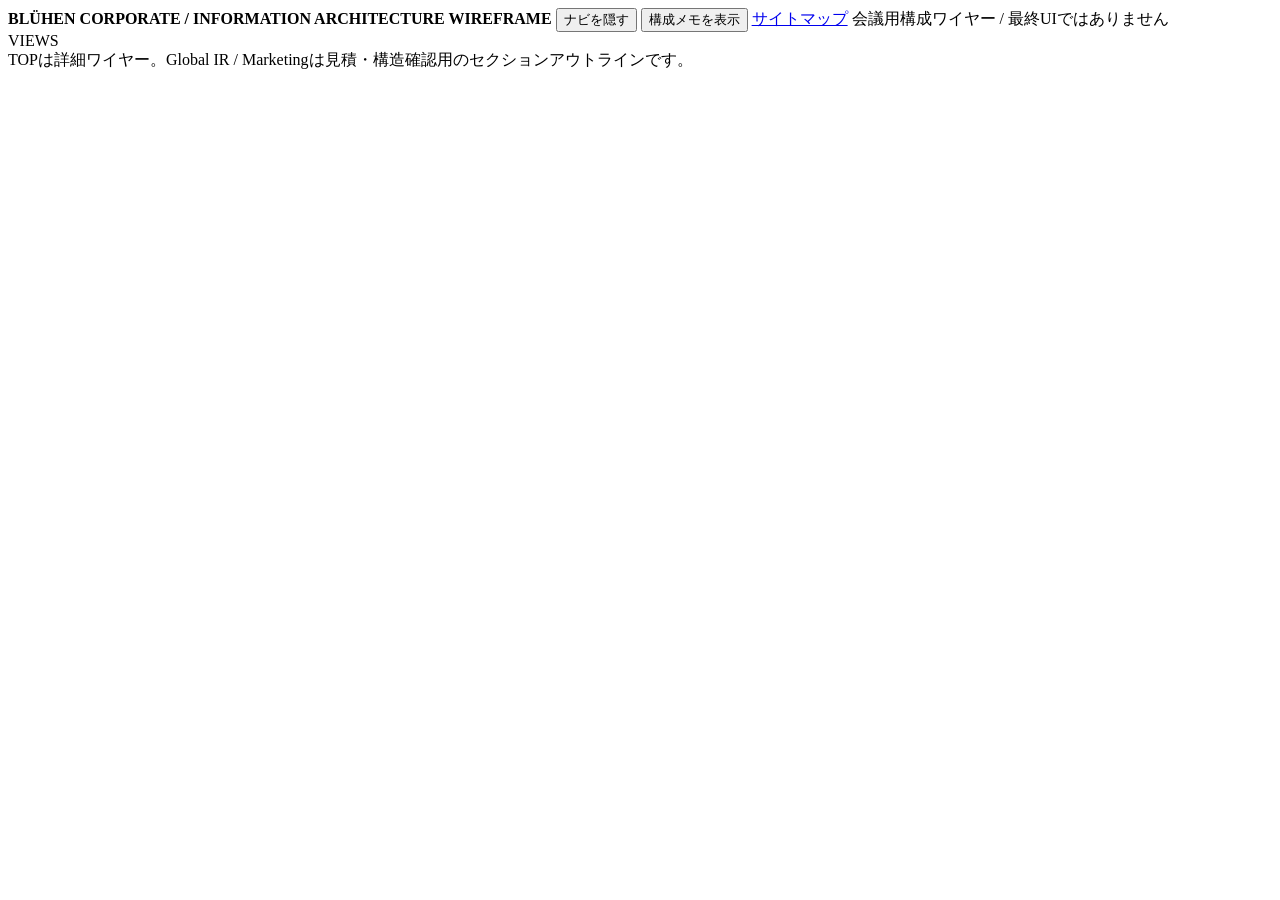
==== wireframe.html @ 9c731854 "feat: add wireframe shell" ====
<!doctype html>
<html lang="ja">
<head>
<meta charset="utf-8" />
<meta name="viewport" content="width=device-width,initial-scale=1" />
<title>Blühen Corporate / Wireframe</title>
<link rel="stylesheet" href="wireframe.css" />
</head>
<body>
<div class="app" id="app">
  <div class="toolbar">
    <strong>BLÜHEN CORPORATE / INFORMATION ARCHITECTURE WIREFRAME</strong>
    <button id="sideToggle" type="button">ナビを隠す</button>
    <button id="metaToggle" type="button">構成メモを表示</button>
    <a href="index.html">サイトマップ</a>
    <span class="grow"></span>
    <span class="toolbar-note">会議用構成ワイヤー / 最終UIではありません</span>
  </div>
  <div class="layout" id="layout">
    <aside class="sidebar">
      <div class="side-head"><div class="side-title">VIEWS</div></div>
      <div id="pageNav"></div>
      <div class="side-note">TOPは詳細ワイヤー。Global IR / Marketingは見積・構造確認用のセクションアウトラインです。</div>
    </aside>
    <main class="workspace"><div class="browser" id="browser"></div></main>
  </div>
</div>
<script src="wireframe-data.js"></script>
<script src="wireframe-app.js"></script>
</body>
</html>
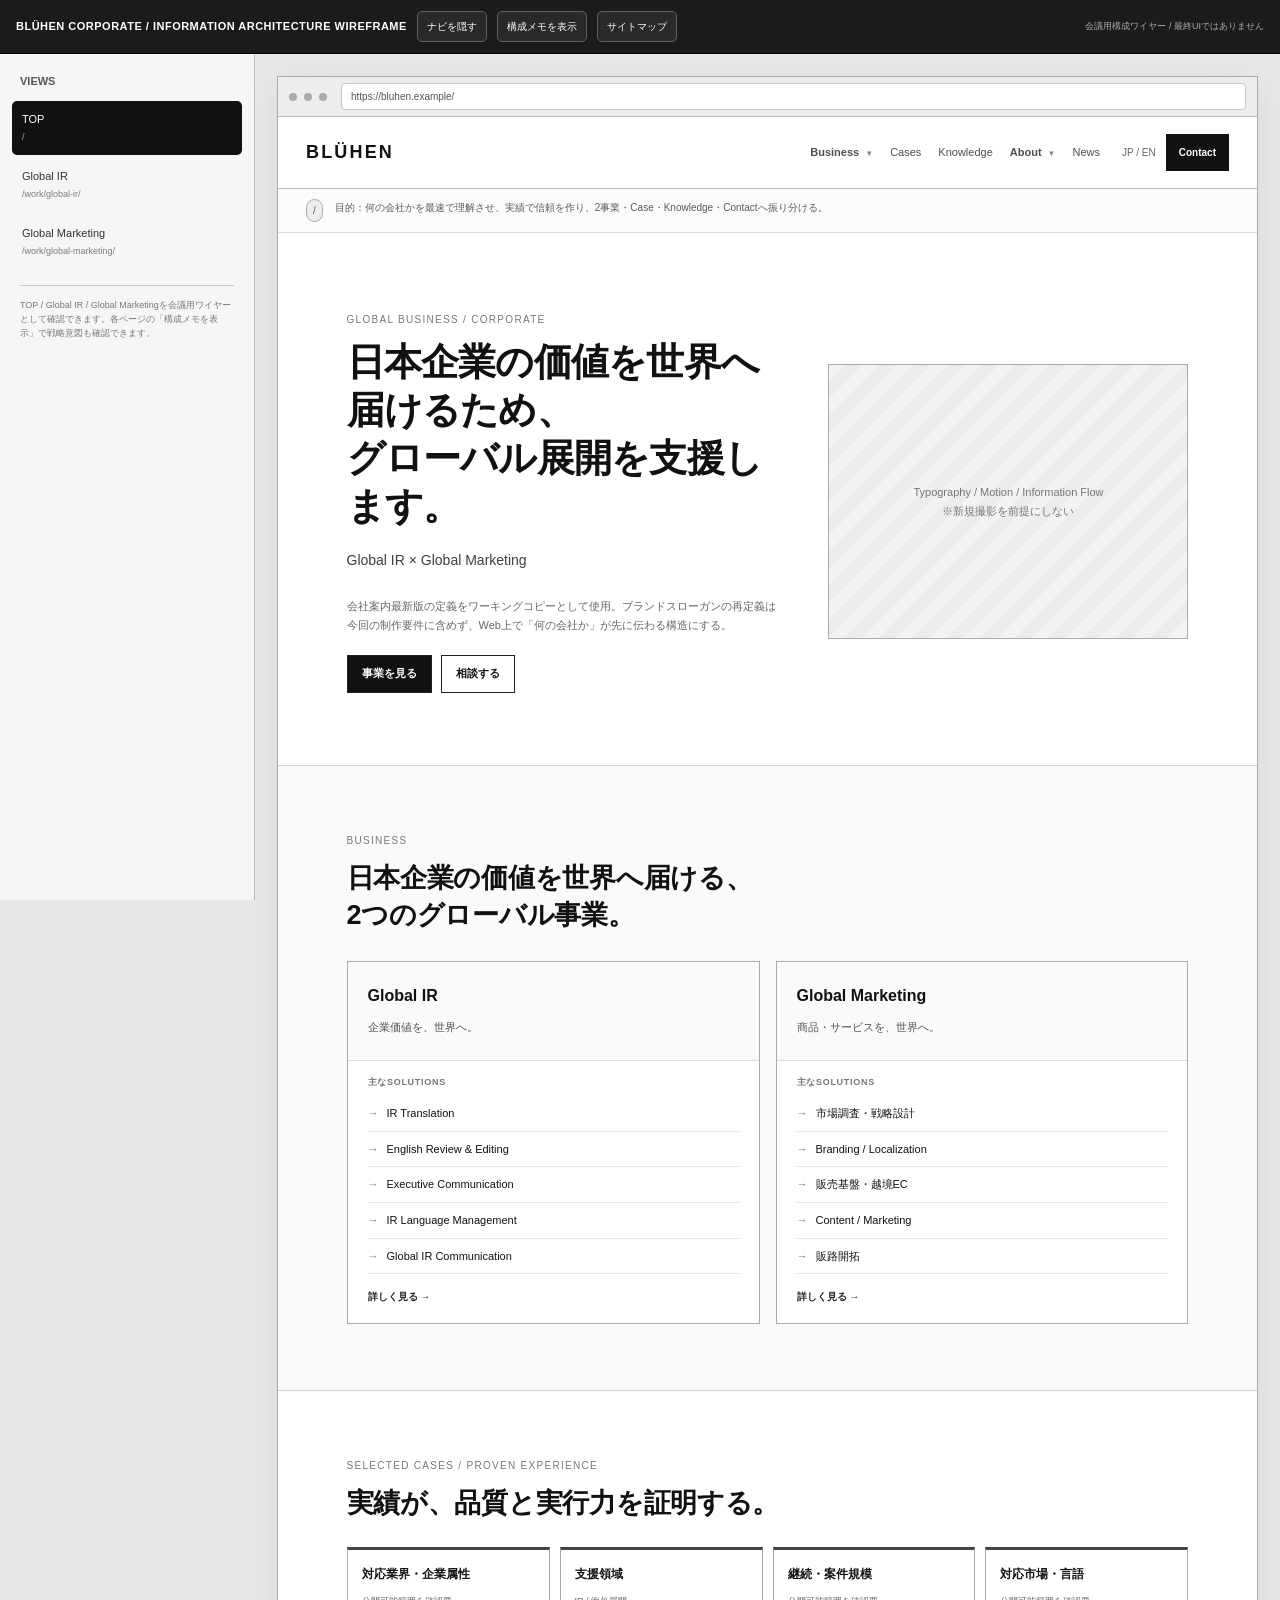
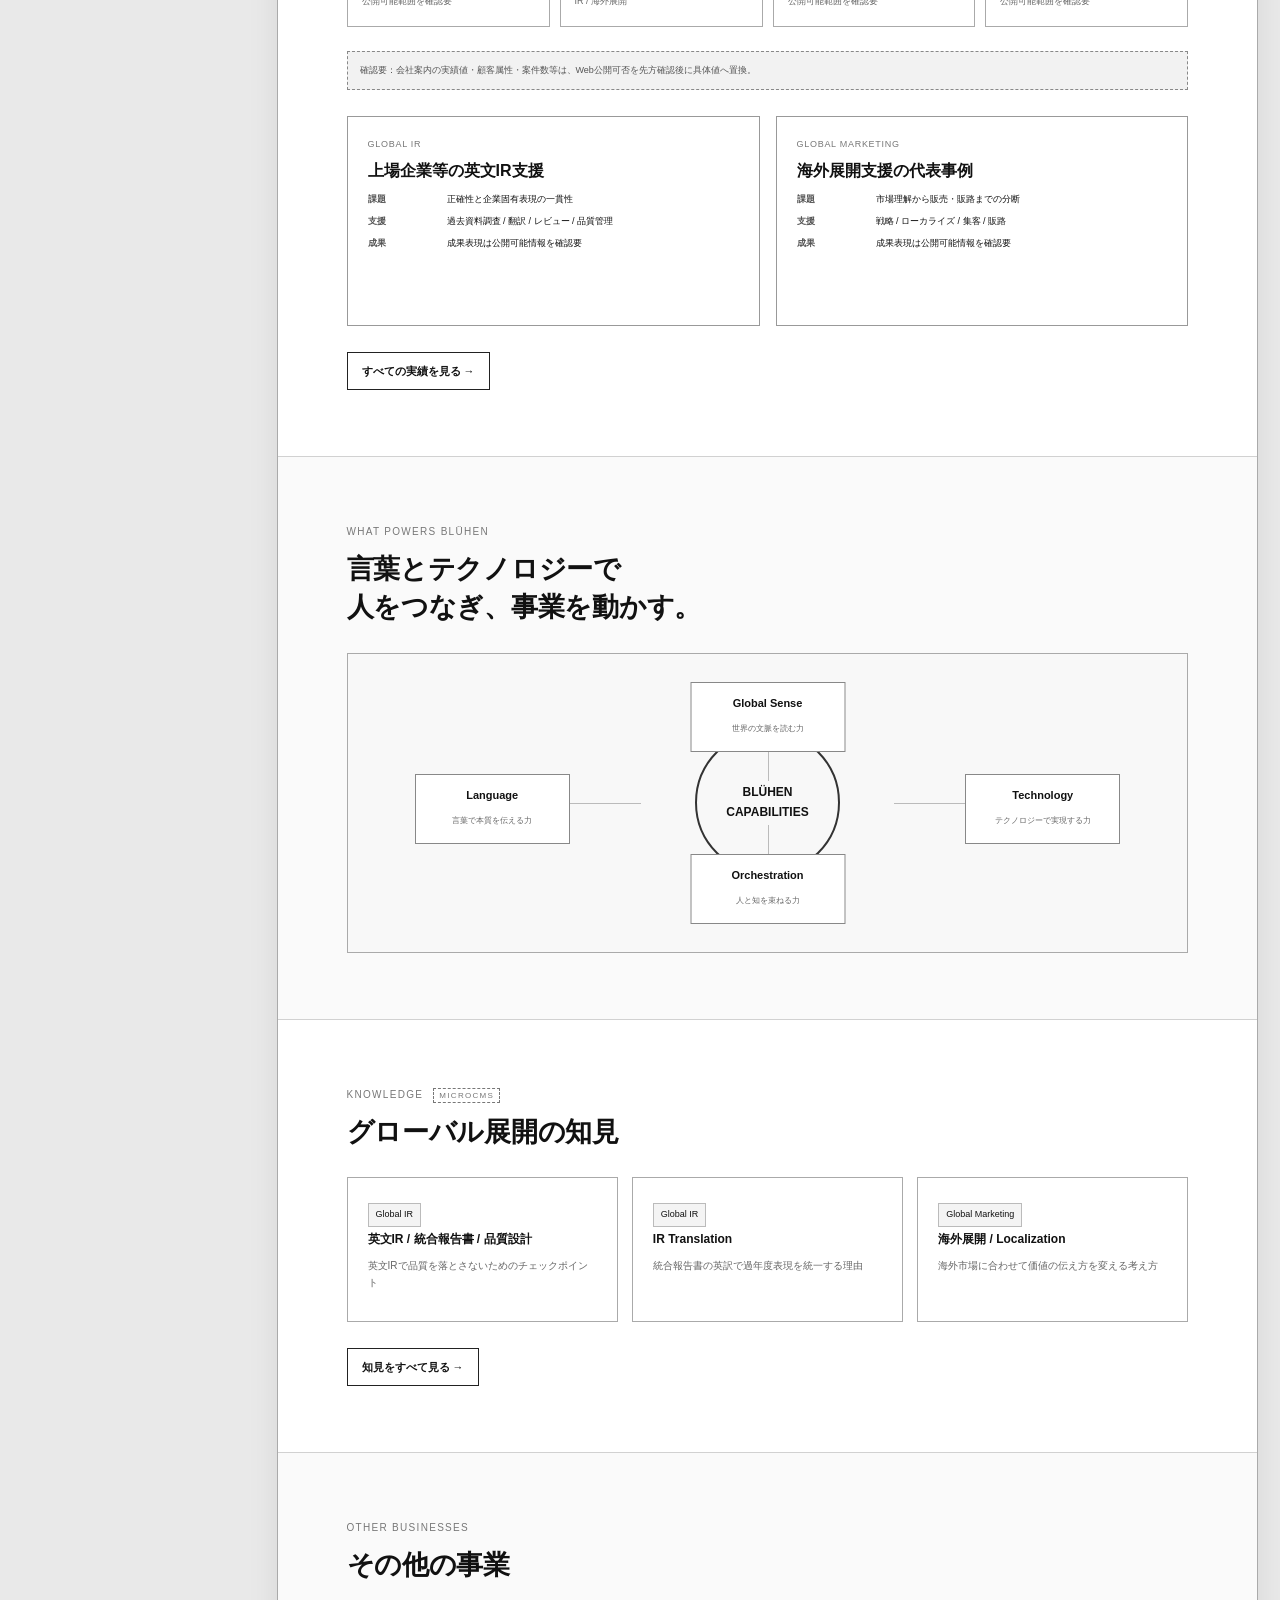
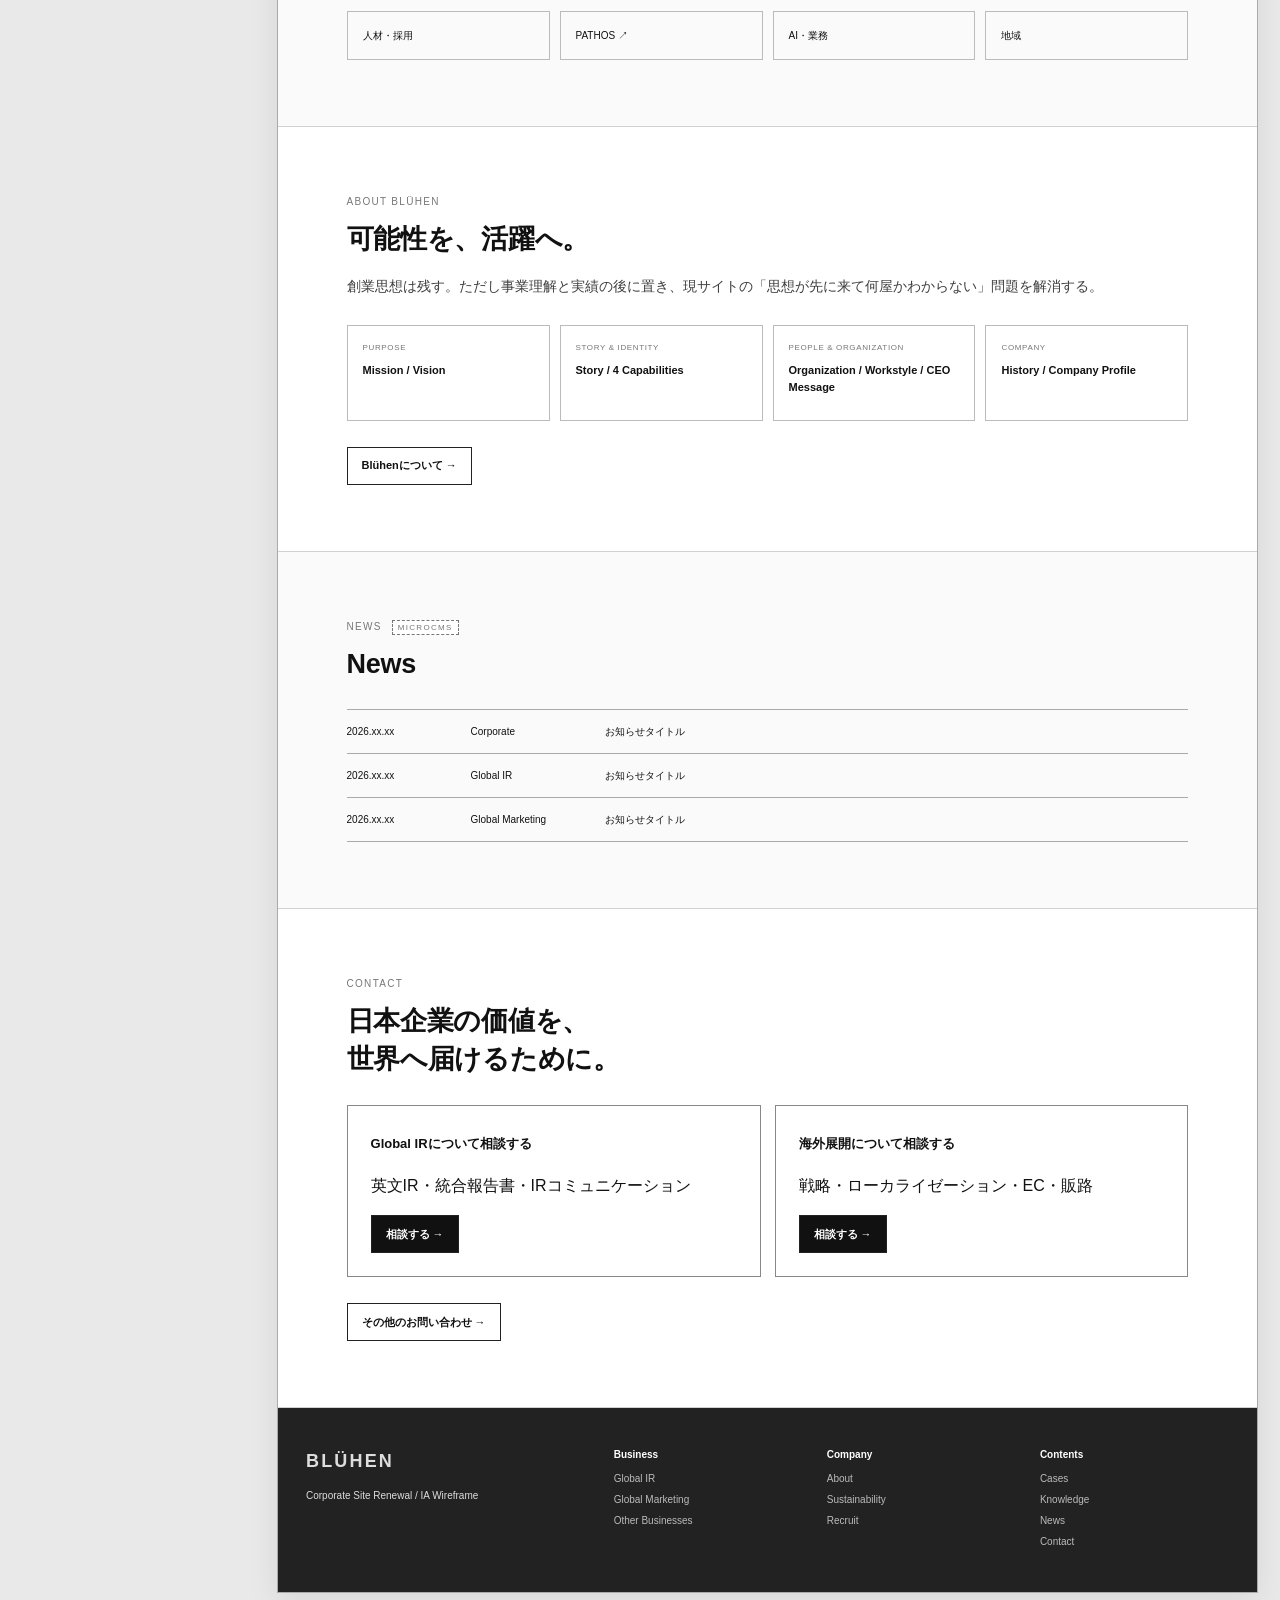
==== commit b31fe960: "docs: update wireframe viewer note for detailed service pages" ====
--- a/wireframe.html
+++ b/wireframe.html
@@ -20,7 +20,7 @@
     <aside class="sidebar">
       <div class="side-head"><div class="side-title">VIEWS</div></div>
       <div id="pageNav"></div>
-      <div class="side-note">TOPは詳細ワイヤー。Global IR / Marketingは見積・構造確認用のセクションアウトラインです。</div>
+      <div class="side-note">TOP / Global IR / Global Marketingを会議用ワイヤーとして確認できます。各ページの「構成メモを表示」で戦略意図も確認できます。</div>
     </aside>
     <main class="workspace"><div class="browser" id="browser"></div></main>
   </div>
--- a/wireframe.css
+++ b/wireframe.css
@@ -0,0 +1,10 @@
+:root{--bg:#e9e9e9;--paper:#fff;--ink:#111;--muted:#666;--line:#bdbdbd;--soft:#f5f5f5;--mid:#dedede;--dark:#1d1d1d;--sidebar:255px}
+*{box-sizing:border-box}html{scroll-behavior:smooth}body{margin:0;background:var(--bg);color:var(--ink);font-family:-apple-system,BlinkMacSystemFont,"Helvetica Neue","Hiragino Kaku Gothic ProN","Yu Gothic",Meiryo,sans-serif;line-height:1.7}button,input,textarea,select{font:inherit}a{color:inherit}
+.app{min-height:100vh}.toolbar{position:sticky;top:0;z-index:60;height:54px;background:#1b1b1b;color:#fff;display:flex;align-items:center;padding:0 16px;gap:10px;border-bottom:1px solid #000}.toolbar strong{font-size:11px;letter-spacing:.045em}.toolbar .grow{flex:1}.toolbar button,.toolbar a{border:1px solid #5f5f5f;background:#292929;color:#fff;border-radius:5px;padding:6px 9px;text-decoration:none;cursor:pointer;font-size:10px}.toolbar button.active{background:#fff;color:#111;border-color:#fff}.toolbar-note{font-size:9px;color:#aaa}.layout{display:grid;grid-template-columns:var(--sidebar) 1fr;min-height:calc(100vh - 54px)}.layout.side-hidden{grid-template-columns:0 1fr}.layout.side-hidden .sidebar{overflow:hidden;padding-left:0;padding-right:0;border:0}.sidebar{position:sticky;top:54px;height:calc(100vh - 54px);overflow:auto;background:#f6f6f6;border-right:1px solid #bbb;padding:16px 12px;transition:.2s}.side-title{font-weight:700;font-size:11px;color:#555;margin:2px 8px 10px}.page-link{display:block;text-decoration:none;padding:9px 10px;margin:3px 0;border-radius:5px;font-size:11px;color:#333}.page-link:hover{background:#e8e8e8}.page-link.active{background:#111;color:#fff}.page-link small{display:block;opacity:.62;font-size:9px;margin-top:2px}.side-note{border-top:1px solid #ccc;margin:16px 8px 0;padding-top:12px;color:#777;font-size:9px;line-height:1.6}.workspace{padding:22px;min-width:0}.browser{max-width:1180px;margin:0 auto;background:#fff;border:1px solid #aaa;box-shadow:0 8px 30px rgba(0,0,0,.08)}
+.browser-chrome{height:40px;border-bottom:1px solid #bbb;background:#ededed;display:flex;align-items:center;padding:0 11px;gap:7px}.dot{width:8px;height:8px;border-radius:50%;background:#aaa}.address{margin-left:7px;flex:1;border:1px solid #c7c7c7;background:#fff;border-radius:4px;padding:4px 9px;font-size:10px;color:#555;white-space:nowrap;overflow:hidden;text-overflow:ellipsis}
+.site-header{position:relative;height:72px;border-bottom:1px solid #bbb;display:flex;align-items:center;padding:0 28px;gap:22px;background:#fff;z-index:30}.logo{font-weight:900;letter-spacing:.12em;font-size:18px;flex:0 0 auto}.site-nav{margin-left:auto;display:flex;gap:17px;font-size:11px;color:#4e4e4e;align-items:center;justify-content:flex-end}.nav-item{position:relative;display:flex;align-items:center;height:72px;white-space:nowrap}.nav-item.has-drop{font-weight:600}.nav-trigger{border:0;background:none;padding:0;color:inherit;font:inherit;font-weight:600;cursor:pointer}.dropmark{font-size:8px;color:#888;margin-left:3px}.site-actions{display:flex;align-items:center;gap:10px;font-size:10px;flex:0 0 auto}.lang{color:#666}.contact-btn{background:#111;color:#fff;text-decoration:none;padding:10px 13px;font-weight:700}.nav-dropdown{display:none;position:absolute;top:60px;right:0;width:430px;border:1px solid #aaa;background:#fff;padding:14px;box-shadow:0 12px 28px rgba(0,0,0,.12);z-index:80}.about-dropdown{width:320px}.nav-item.has-drop:hover .nav-dropdown,.nav-item.has-drop:focus-within .nav-dropdown{display:block}.dropdown-label{font-size:8px;font-weight:800;letter-spacing:.11em;color:#777;margin-bottom:8px}.drop-grid{display:grid;grid-template-columns:repeat(2,1fr);gap:8px}.drop-grid.single{grid-template-columns:1fr 1fr}.drop-link{display:block;border:1px solid #ccc;background:#fafafa;padding:10px;text-decoration:none;font-size:9px;line-height:1.45}.drop-link:hover{background:#f0f0f0}.drop-link b{display:block;font-size:10px;color:#222;margin-bottom:2px}.drop-link span{color:#666}.drop-link.wide{grid-column:1/-1}
+.page-meta{padding:10px 28px;border-bottom:1px solid #ddd;background:#fbfbfb;font-size:10px;color:#5b5b5b;display:flex;gap:12px;flex-wrap:wrap}.route-badge{display:inline-block;border:1px solid #aaa;background:#eee;padding:2px 6px;border-radius:999px}.page{background:#fff}.section{position:relative;padding:66px 7%;border-bottom:1px solid #d1d1d1}.section:nth-child(even){background:#fafafa}.section.hero{padding:78px 7% 72px}.eyebrow{font-size:10px;text-transform:uppercase;letter-spacing:.13em;color:#777;margin-bottom:11px}.section h1{font-size:38px;line-height:1.26;letter-spacing:-.02em;margin:0 0 18px;max-width:820px}.section h2{font-size:27px;line-height:1.4;margin:0 0 16px;letter-spacing:-.01em}.section h3{font-size:16px;line-height:1.45;margin:0 0 9px}.lead{font-size:14px;max-width:800px;color:#3f3f3f;margin:0 0 25px}.subcopy{font-size:11px;color:#666;max-width:760px}.hero-grid{display:grid;grid-template-columns:1.1fr .9fr;gap:42px;align-items:center}.visual{border:1px solid #aaa;background:repeating-linear-gradient(135deg,#f3f3f3,#f3f3f3 12px,#ececec 12px,#ececec 24px);min-height:275px;display:flex;align-items:center;justify-content:center;color:#777;font-size:11px;text-align:center;padding:20px}.service-visual{min-height:310px}.cta-row{display:flex;gap:9px;flex-wrap:wrap;margin-top:20px}.btn{display:inline-flex;align-items:center;justify-content:center;min-height:38px;padding:0 14px;border:1px solid #222;background:#fff;text-decoration:none;font-size:11px;font-weight:700}.btn.primary{background:#111;color:#fff}.module{margin-top:26px}.grid-2{display:grid;grid-template-columns:1fr 1fr;gap:16px}.grid-3{display:grid;grid-template-columns:repeat(3,1fr);gap:14px}.grid-4{display:grid;grid-template-columns:repeat(4,1fr);gap:12px}.card{border:1px solid #aaa;background:#fff;padding:20px;min-height:132px}.card.soft{background:#f7f7f7}.card strong{display:block;margin-bottom:8px;font-size:12px}.card p{font-size:10px;color:#666;margin:0 0 10px}.tag{display:inline-block;border:1px solid #bbb;background:#f4f4f4;padding:3px 7px;font-size:9px;margin:2px 4px 2px 0}.mini-list{padding-left:17px;margin:8px 0 0}.mini-list li{font-size:10px;color:#555;margin:4px 0}.proof-strip{display:grid;grid-template-columns:repeat(4,1fr);gap:10px;margin:24px 0}.proof{border-top:3px solid #444;border-left:1px solid #aaa;border-right:1px solid #aaa;border-bottom:1px solid #aaa;padding:14px;background:#fff}.proof b{display:block;font-size:12px}.proof span{font-size:9px;color:#666}.pending{border:1px dashed #888;background:#f2f2f2;padding:11px 12px;font-size:9px;color:#555}.case-card{border:1px solid #999;background:#fff;padding:20px;min-height:210px}.case-card .case-cat,.case-cat{font-size:9px;color:#777;letter-spacing:.08em}.case-card h3{margin-top:7px}.case-kv{display:grid;grid-template-columns:72px 1fr;gap:7px;font-size:9px;margin-top:8px}.case-kv b{color:#555}.case-kv.large{font-size:10px;row-gap:12px}.capability-system{position:relative;border:1px solid #aaa;background:#f8f8f8;padding:28px;min-height:300px}.capability-center{width:145px;height:145px;border:2px solid #333;border-radius:50%;display:flex;align-items:center;justify-content:center;text-align:center;font-size:12px;font-weight:700;margin:48px auto}.cap{position:absolute;border:1px solid #888;background:#fff;padding:11px 13px;min-width:155px;text-align:center}.cap b{display:block;font-size:11px}.cap span{font-size:8px;color:#666}.cap.a{top:28px;left:50%;transform:translateX(-50%)}.cap.b{left:8%;top:120px}.cap.c{right:8%;top:120px}.cap.d{bottom:28px;left:50%;transform:translateX(-50%)}.connect-line{position:absolute;background:#bbb}.connect-line.v{width:1px;height:50px;left:50%}.connect-line.v.top{top:77px}.connect-line.v.bottom{bottom:77px}.connect-line.h{height:1px;width:100px;top:50%}.connect-line.h.left{left:23%}.connect-line.h.right{right:23%}.other-row{display:grid;grid-template-columns:repeat(4,1fr);gap:10px}.other-chip{border:1px solid #bbb;background:#fafafa;padding:15px;font-size:10px}.news-list{border-top:1px solid #aaa}.news-row{display:grid;grid-template-columns:110px 120px 1fr;gap:14px;border-bottom:1px solid #aaa;padding:13px 0;font-size:10px}.contact-grid{display:grid;grid-template-columns:1fr 1fr;gap:14px}.contact-card{border:1px solid #888;background:#fff;padding:23px;min-height:115px}.contact-card strong{font-size:13px}.site-footer{padding:38px 28px;background:#222;color:#ddd}.footer-grid{display:grid;grid-template-columns:1.5fr repeat(3,1fr);gap:24px;font-size:10px}.footer-logo{font-size:18px;font-weight:800;letter-spacing:.12em}.footer-col strong{display:block;color:#fff;margin-bottom:7px}.footer-col a{display:block;text-decoration:none;color:#bbb;margin:4px 0}.wire-meta{display:none;margin-top:18px;padding:12px 14px;border:1px dashed #777;background:#e9e9e9;font-size:9px;color:#444}.show-meta .wire-meta{display:block}.wire-meta b{display:inline-block;min-width:72px}.cms-badge{font-size:8px;border:1px dashed #777;padding:2px 5px;background:#fff;margin-left:6px}
+.business-card{padding:0;overflow:hidden}.business-head{padding:20px;border-bottom:1px solid #ddd;background:#fafafa}.business-head strong{font-size:16px;margin-bottom:3px}.business-head span{font-size:11px;color:#555}.solution-label{padding:14px 20px 6px;font-size:9px;font-weight:800;letter-spacing:.08em;color:#777;text-transform:uppercase}.solution-list{list-style:none;padding:0 20px;margin:0}.solution-list li{font-size:11px;padding:8px 0;border-bottom:1px solid #e5e5e5}.solution-list li:before{content:"→";margin-right:8px;color:#777}.card-link{padding:14px 20px 18px;margin:0!important;font-size:10px!important;font-weight:700;color:#222!important}.about-structure{display:grid;grid-template-columns:repeat(4,1fr);gap:10px}.about-group{border:1px solid #bbb;background:#fff;padding:15px;min-height:96px}.about-group span{display:block;font-size:8px;color:#777;text-transform:uppercase;letter-spacing:.08em;margin-bottom:8px}.about-group strong{display:block;font-size:11px;line-height:1.5}.step-no{display:block;font-size:9px;color:#888;margin-bottom:10px}.pain-card{min-height:190px}.solution-cards{display:grid;grid-template-columns:1fr 1fr;gap:12px}.solution-card{display:grid;grid-template-columns:52px 1fr;gap:14px;border:1px solid #aaa;background:#fff;padding:18px}.solution-no{font-size:22px;font-weight:800;color:#aaa;line-height:1}.solution-card strong{font-size:13px}.solution-card p{font-size:10px;color:#666;margin:6px 0}.future-link{font-size:8px;color:#888}.process-flow{display:grid;grid-template-columns:repeat(6,1fr);gap:8px;align-items:stretch}.process-step{position:relative;border:1px solid #aaa;background:#fff;padding:14px;min-height:150px}.process-step:not(:last-child):after{content:"→";position:absolute;right:-9px;top:50%;transform:translateY(-50%);z-index:2;background:#fff;padding:0 2px;color:#888}.process-step>span{font-size:9px;color:#888}.process-step strong{display:block;font-size:11px;margin:8px 0}.process-step p{font-size:9px;color:#666;margin:0}.featured-case{border:1px solid #888;background:#fff;padding:24px;display:grid;grid-template-columns:.8fr 1.4fr auto;gap:24px;align-items:center}.featured-case h3{font-size:18px;margin-top:7px}.faq-list{border-top:1px solid #aaa}.faq-item{border-bottom:1px solid #aaa;background:#fff}.faq-item summary{cursor:pointer;padding:15px 4px;font-size:11px;font-weight:700}.faq-item p{margin:0;padding:0 4px 16px;font-size:10px;color:#666}.capability-card{min-height:140px}.service-contact{background:#f3f3f3!important;padding-top:74px;padding-bottom:74px}
+@media(max-width:1080px){:root{--sidebar:205px}.workspace{padding:12px}.site-nav{gap:12px}.nav-dropdown{width:390px}.hero-grid,.grid-2,.contact-grid{grid-template-columns:1fr}.grid-3,.grid-4,.proof-strip,.other-row,.about-structure{grid-template-columns:1fr 1fr}.section h1{font-size:31px}.section{padding:52px 6%}.capability-system{min-height:390px}.cap.b{left:3%}.cap.c{right:3%}.process-flow{grid-template-columns:repeat(3,1fr)}.process-step:nth-child(3):after{display:none}.featured-case{grid-template-columns:1fr}}
+@media(max-width:820px){.site-nav{display:none}.nav-dropdown{display:none!important}.solution-cards{grid-template-columns:1fr}.process-flow{grid-template-columns:1fr 1fr}.process-step:nth-child(even):after{display:none}}
+@media(max-width:720px){.toolbar-note{display:none}.layout{grid-template-columns:1fr}.sidebar{position:static;height:auto;border-right:0;border-bottom:1px solid #bbb;max-height:210px}.workspace{padding:0}.browser{border-left:0;border-right:0}.toolbar{position:static}.site-header{padding:0 18px}.site-actions .lang{display:none}.grid-3,.grid-4,.proof-strip,.other-row,.about-structure{grid-template-columns:1fr}.hero-grid{gap:22px}.section h1{font-size:28px}.section h2{font-size:22px}.page-meta{padding:9px 18px}.footer-grid{grid-template-columns:1fr 1fr}.news-row{grid-template-columns:90px 1fr}.news-row span:nth-child(2){display:none}.capability-system{min-height:500px}.cap.a,.cap.d,.cap.b,.cap.c{position:static;transform:none;margin:8px auto}.capability-center{margin:16px auto}.connect-line{display:none}.process-flow{grid-template-columns:1fr}.process-step:after{display:none}.solution-card{grid-template-columns:38px 1fr}}
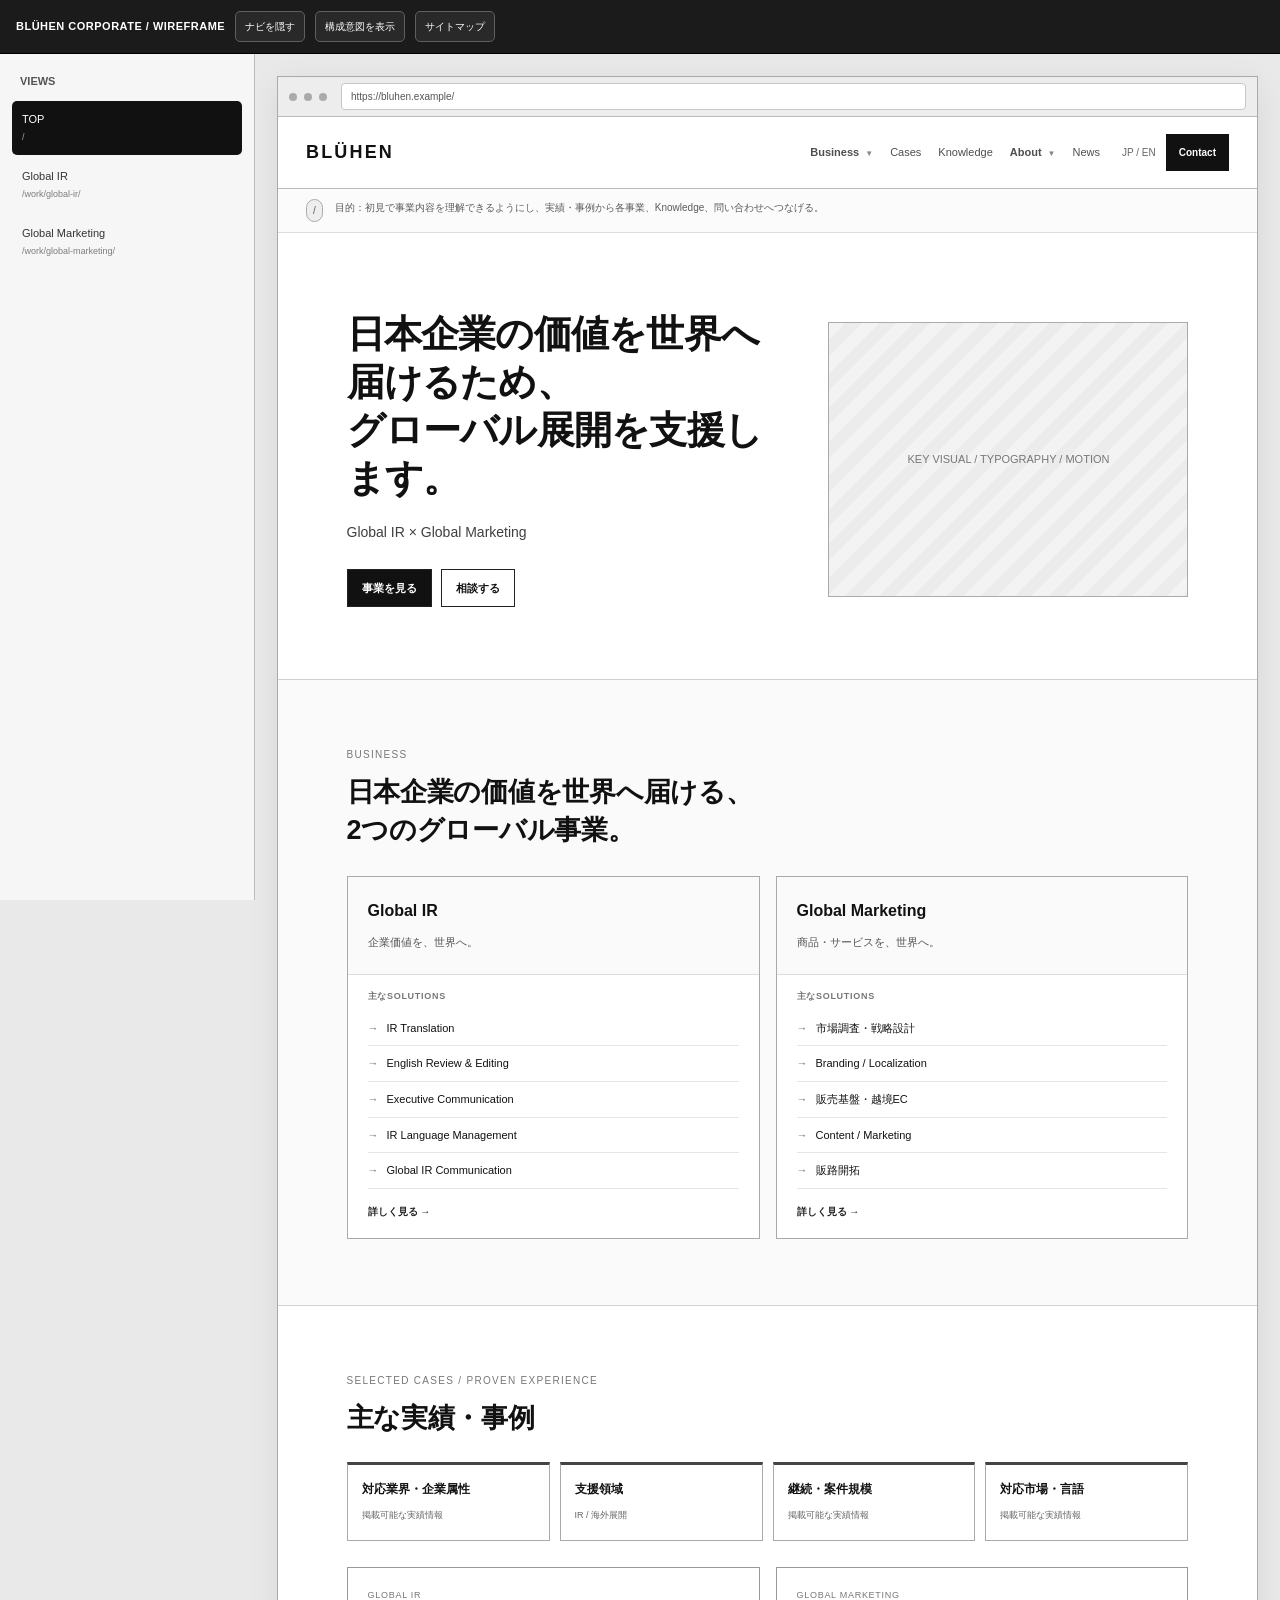
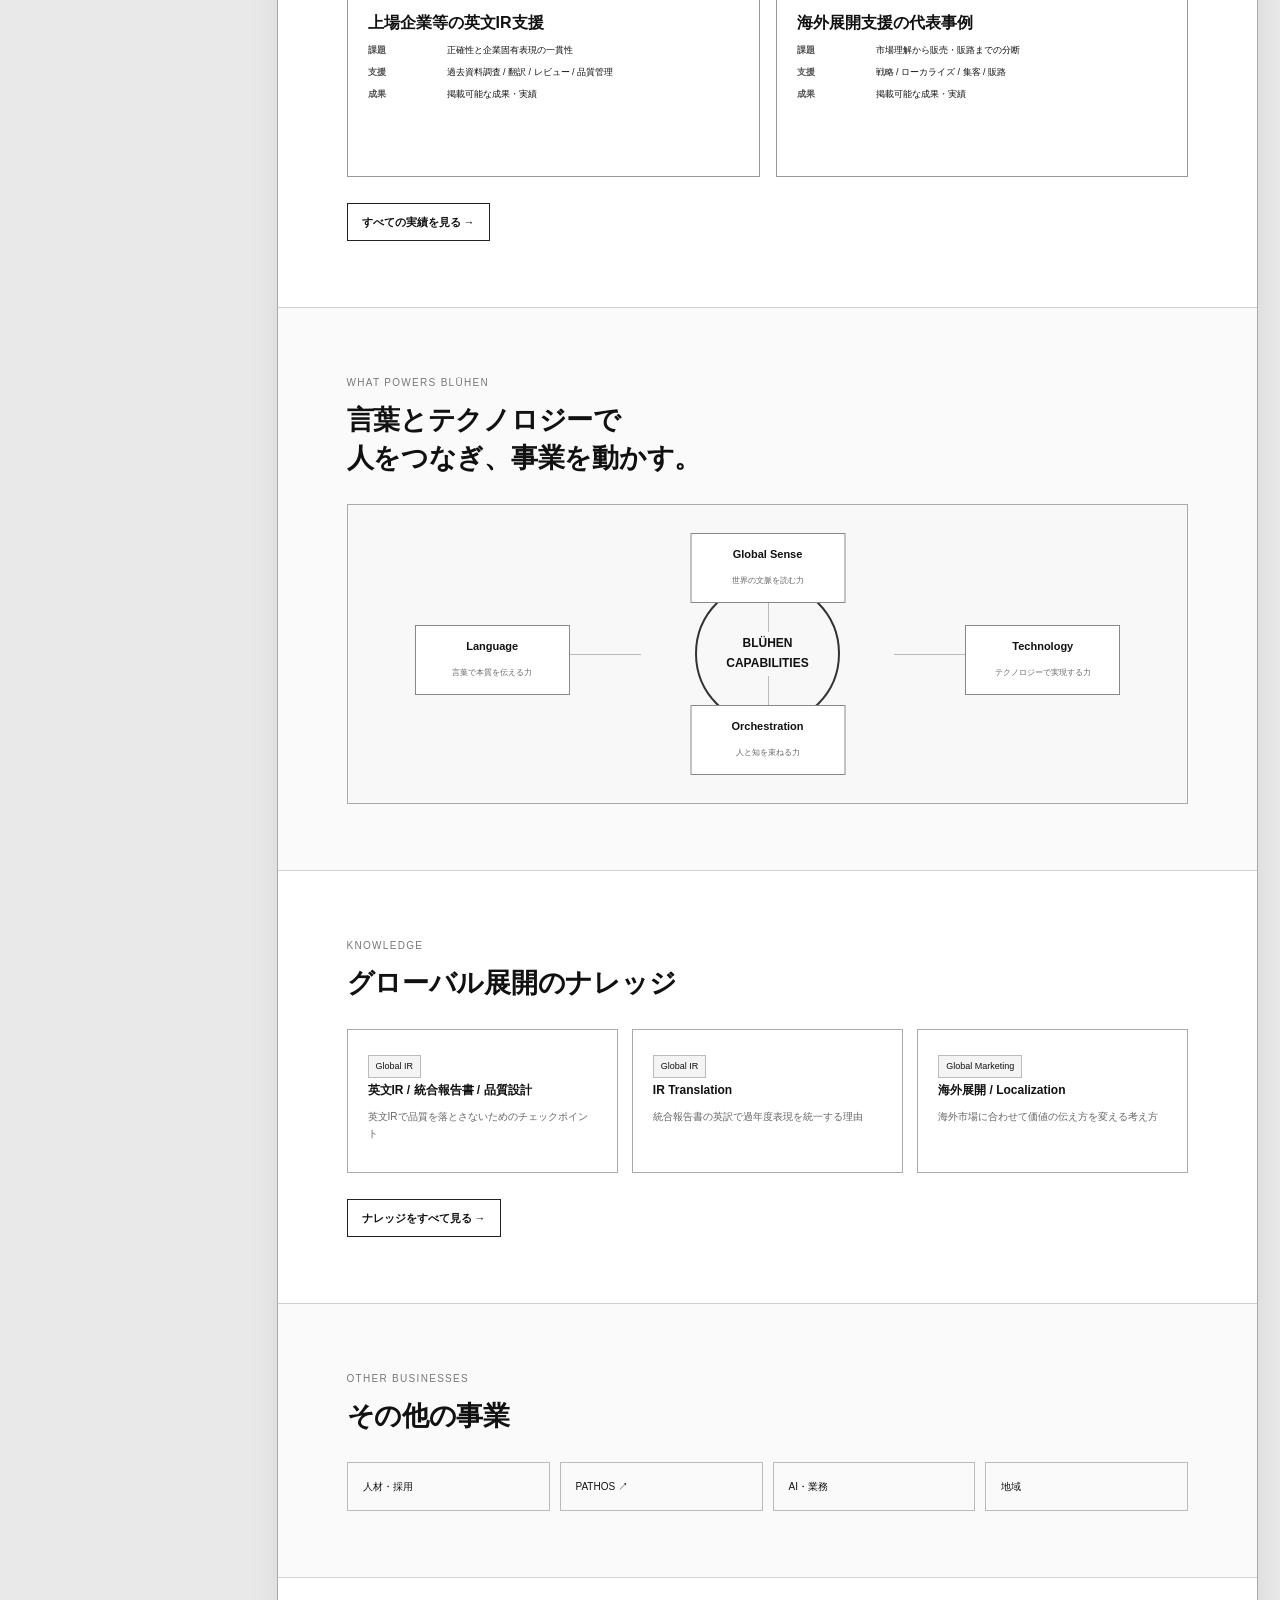
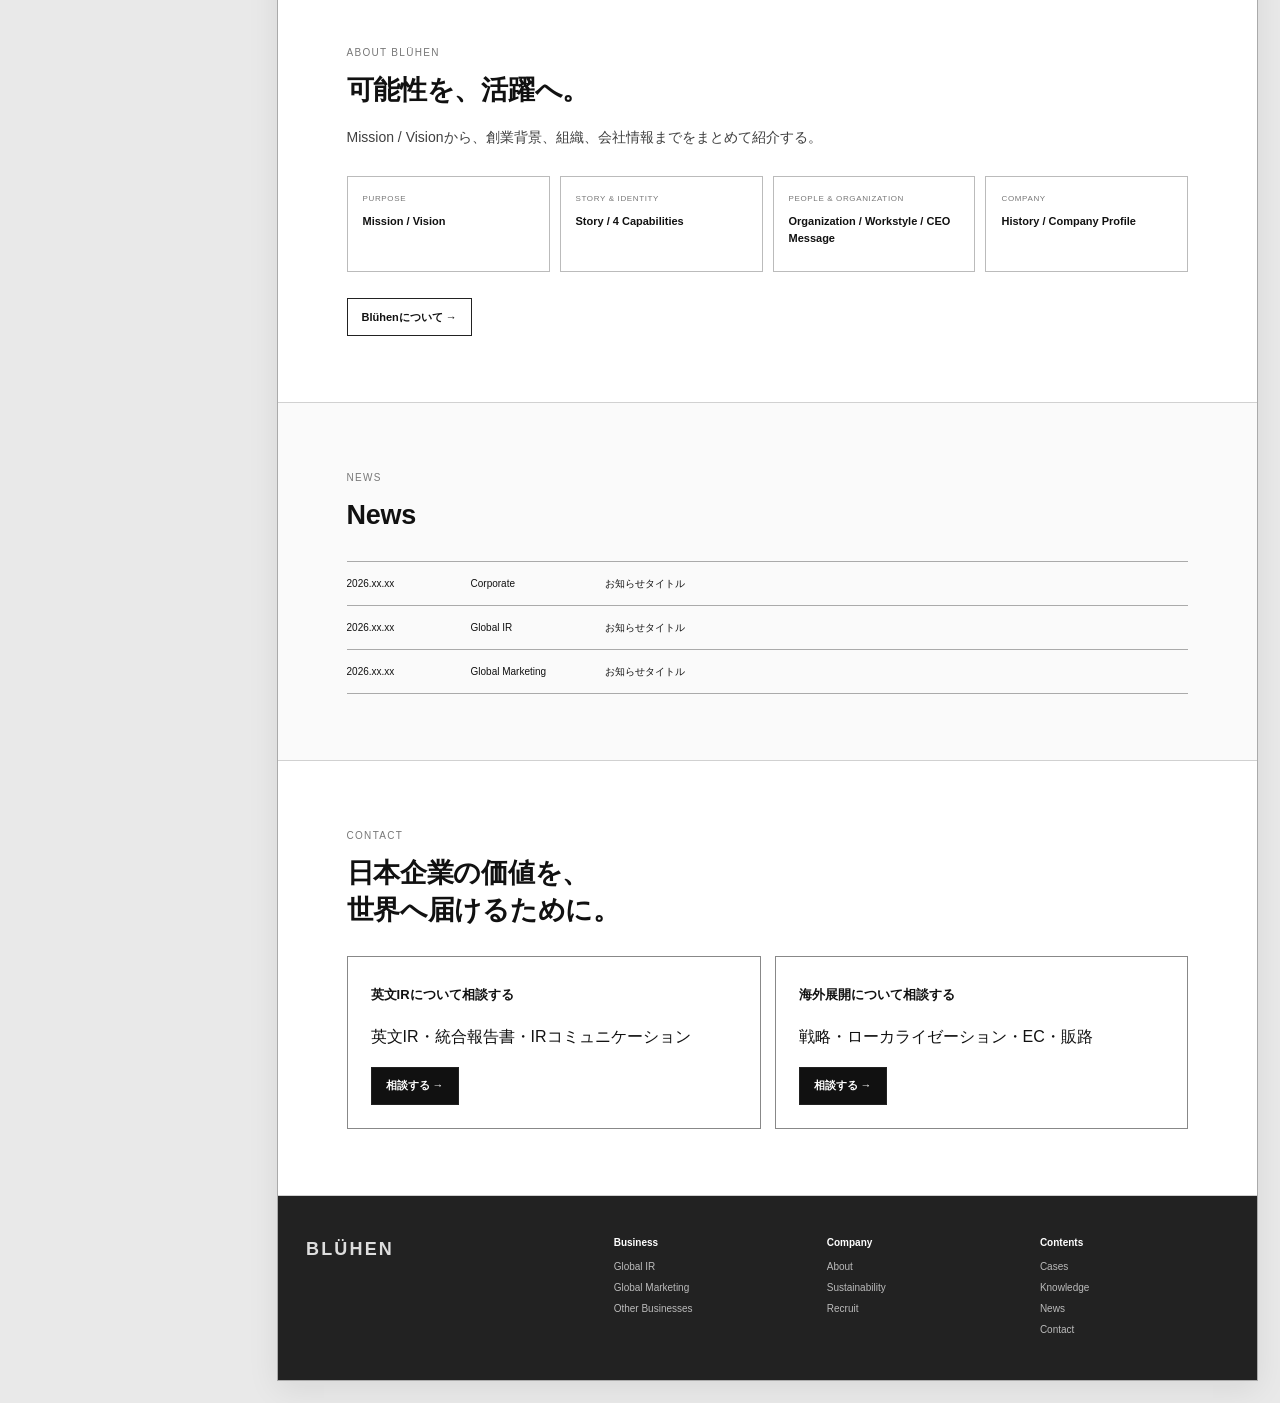
==== commit 6ef17582: "remove internal presentation labels from wireframe shell" ====
--- a/wireframe.html
+++ b/wireframe.html
@@ -9,18 +9,16 @@
 <body>
 <div class="app" id="app">
   <div class="toolbar">
-    <strong>BLÜHEN CORPORATE / INFORMATION ARCHITECTURE WIREFRAME</strong>
+    <strong>BLÜHEN CORPORATE / WIREFRAME</strong>
     <button id="sideToggle" type="button">ナビを隠す</button>
-    <button id="metaToggle" type="button">構成メモを表示</button>
+    <button id="metaToggle" type="button">構成意図を表示</button>
     <a href="index.html">サイトマップ</a>
     <span class="grow"></span>
-    <span class="toolbar-note">会議用構成ワイヤー / 最終UIではありません</span>
   </div>
   <div class="layout" id="layout">
     <aside class="sidebar">
       <div class="side-head"><div class="side-title">VIEWS</div></div>
       <div id="pageNav"></div>
-      <div class="side-note">TOP / Global IR / Global Marketingを会議用ワイヤーとして確認できます。各ページの「構成メモを表示」で戦略意図も確認できます。</div>
     </aside>
     <main class="workspace"><div class="browser" id="browser"></div></main>
   </div>
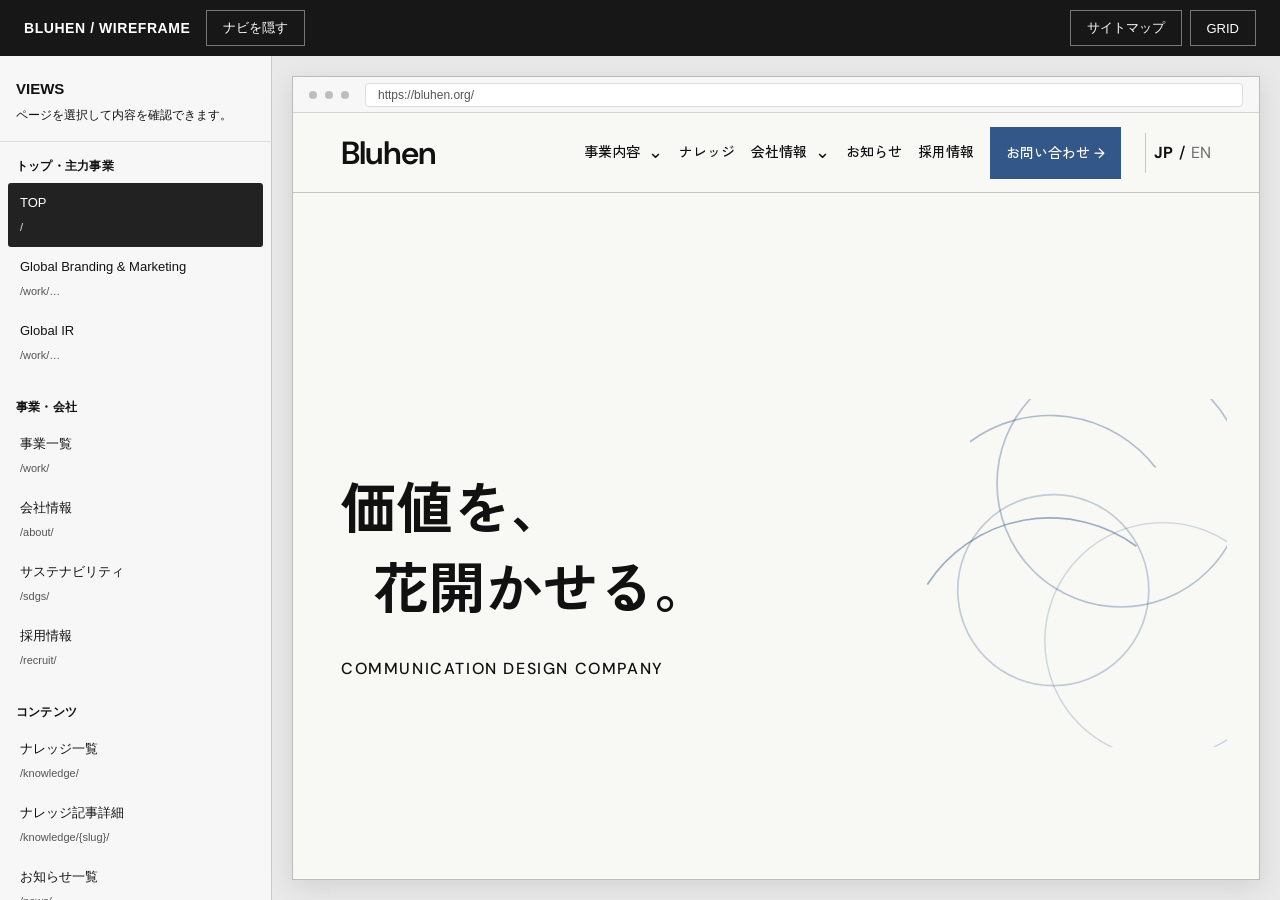
==== commit 8807af78: "Replace wireframe preview with approved v1.3 and improve mega-menu hover" ====
--- a/wireframe.html
+++ b/wireframe.html
@@ -1,29 +1,1304 @@
-<!doctype html>
-<html lang="ja">
-<head>
-<meta charset="utf-8" />
-<meta name="viewport" content="width=device-width,initial-scale=1" />
-<title>Blühen Corporate / Wireframe</title>
-<link rel="stylesheet" href="wireframe.css" />
-</head>
-<body>
-<div class="app" id="app">
-  <div class="toolbar">
-    <strong>BLÜHEN CORPORATE / WIREFRAME</strong>
-    <button id="sideToggle" type="button">ナビを隠す</button>
-    <button id="metaToggle" type="button">構成意図を表示</button>
-    <a href="index.html">サイトマップ</a>
-    <span class="grow"></span>
-  </div>
-  <div class="layout" id="layout">
-    <aside class="sidebar">
-      <div class="side-head"><div class="side-title">VIEWS</div></div>
-      <div id="pageNav"></div>
-    </aside>
-    <main class="workspace"><div class="browser" id="browser"></div></main>
-  </div>
-</div>
-<script src="wireframe-data.js"></script>
-<script src="wireframe-app.js"></script>
-</body>
-</html>
+<!doctype html><html lang="ja"><head><meta charset="utf-8"><meta name="viewport" content="width=device-width,initial-scale=1"><title>Bluhen｜全ページワイヤーフレーム v1.3</title><style>
+:root{--sidebar-width:272px;--ui-bg:#ebebeb;--ui-ink:#111;--ui-rule:#bbb}
+*{box-sizing:border-box}
+html,body{height:100%;margin:0;overflow:hidden}
+body{font-family:Arial,"Hiragino Kaku Gothic ProN",sans-serif;background:var(--ui-bg);color:var(--ui-ink)}
+button{font:inherit;cursor:pointer}
+.preview-bar{height:56px;background:#171717;color:#fff;display:flex;align-items:center;gap:16px;padding:0 24px;position:relative;z-index:3}
+.preview-bar strong{font-size:14px;font-weight:600;letter-spacing:.04em}
+.preview-bar .preview-actions{margin-left:auto;display:flex;gap:8px;align-items:center}
+.preview-bar button{color:#fff;border:1px solid #777;background:none;padding:8px 16px;font-size:13px;min-height:36px}
+.preview-bar button:hover,.preview-bar button[aria-pressed=true]{background:#fff;color:#111;border-color:#fff}
+.preview-application{display:grid;grid-template-columns:var(--sidebar-width) minmax(0,1fr);height:calc(100dvh - 56px);transition:grid-template-columns .24s ease}
+.preview-application.is-collapsed{grid-template-columns:0 minmax(0,1fr)}
+.preview-sidebar{border-right:1px solid #c9c9c9;background:#f7f7f7;min-width:0;overflow-y:auto;overflow-x:hidden}
+.preview-application.is-collapsed .preview-sidebar{visibility:hidden;border:0}
+.preview-sidebar-header{padding:24px 16px 16px;border-bottom:1px solid #ddd}
+.preview-sidebar-header b{font-size:15px}
+.preview-sidebar-header p{font-size:12px;line-height:1.6;margin:8px 0 0}
+.preview-side-group{padding:16px 8px 8px}
+.preview-side-group h2{font-size:12px;font-weight:700;letter-spacing:.02em;padding:0 8px;margin:0 0 8px}
+.preview-side-link{display:flex;flex-direction:column;width:100%;align-items:flex-start;gap:4px;text-align:left;border:0;background:transparent;border-radius:3px;padding:10px 12px;color:#111;font-size:13px;line-height:20px}
+.preview-side-link small{font-size:11px;color:#555;font-weight:400}
+.preview-side-link:hover{background:#e8e8e8}
+.preview-side-link.is-current{color:#fff;background:#222}
+.preview-side-link.is-current small{color:#e5e5e5}
+.preview-workspace{min-width:0;background:#e9e9e9;padding:20px;display:flex;justify-content:center;align-items:stretch}
+.preview-window{display:flex;flex-direction:column;width:100%;max-width:1440px;min-width:0;background:#fff;box-shadow:0 6px 24px rgba(0,0,0,.1);border:1px solid #bdbdbd}
+.preview-browser-chrome{height:36px;flex:0 0 36px;display:flex;align-items:center;gap:8px;border-bottom:1px solid #d4d4d4;background:#f7f7f7;padding:0 16px;color:#555}
+.preview-dot{border-radius:50%;background:#bdbdbd;width:8px;height:8px;display:inline-block}
+.preview-address{margin-left:8px;background:#fff;border:1px solid #ddd;border-radius:4px;padding:4px 12px;font-size:12px;white-space:nowrap;overflow:hidden;text-overflow:ellipsis;flex:1}
+.preview-site-frame{width:100%;height:100%;border:0;display:block;background:#fff;flex:1;min-height:0}
+button:focus-visible{outline:3px solid #145dda;outline-offset:3px}
+@media(max-width:900px){.preview-workspace{padding:8px}.preview-browser-chrome{height:28px;flex-basis:28px}.preview-bar{gap:8px;padding:0 12px}.preview-bar strong{font-size:12px}.preview-bar button{font-size:12px;padding:7px 9px}.preview-application{grid-template-columns:0 minmax(0,1fr)}.preview-sidebar{visibility:hidden}.preview-application:not(.is-collapsed) .preview-sidebar{visibility:visible;position:fixed;top:56px;bottom:0;left:0;width:272px;z-index:2;box-shadow:16px 0 32px rgba(0,0,0,.18)}.preview-application:not(.is-collapsed){grid-template-columns:0 minmax(0,1fr)}.preview-application.is-collapsed .preview-sidebar{visibility:hidden}}
+</style></head><body>
+<header class="preview-bar"><strong>BLUHEN / WIREFRAME</strong><button id="side-toggle" aria-expanded="true" type="button">ナビを隠す</button><div class="preview-actions"><button id="jump-sitemap" type="button" onclick="document.querySelector('[data-sidebar-page=sitemap]').click()">サイトマップ</button><button id="grid-toggle" aria-pressed="false" type="button">GRID</button></div></header>
+<div class="preview-application" id="preview-app"><aside aria-label="ワイヤーフレームのページ一覧" class="preview-sidebar"><div class="preview-sidebar-header"><b>VIEWS</b><p>ページを選択して内容を確認できます。</p></div><section class="preview-side-group"><h2>トップ・主力事業</h2><button type="button" class="preview-side-link is-current" data-sidebar-page="top" aria-current="page"><span>TOP</span><small>/</small></button><button type="button" class="preview-side-link" data-sidebar-page="bm" aria-current="false"><span>Global Branding &amp; Marketing</span><small>/work/…</small></button><button type="button" class="preview-side-link" data-sidebar-page="ir" aria-current="false"><span>Global IR</span><small>/work/…</small></button></section><section class="preview-side-group"><h2>事業・会社</h2><button type="button" class="preview-side-link" data-sidebar-page="work" aria-current="false"><span>事業一覧</span><small>/work/</small></button><button type="button" class="preview-side-link" data-sidebar-page="about" aria-current="false"><span>会社情報</span><small>/about/</small></button><button type="button" class="preview-side-link" data-sidebar-page="sdgs" aria-current="false"><span>サステナビリティ</span><small>/sdgs/</small></button><button type="button" class="preview-side-link" data-sidebar-page="recruit" aria-current="false"><span>採用情報</span><small>/recruit/</small></button></section><section class="preview-side-group"><h2>コンテンツ</h2><button type="button" class="preview-side-link" data-sidebar-page="knowledge" aria-current="false"><span>ナレッジ一覧</span><small>/knowledge/</small></button><button type="button" class="preview-side-link" data-sidebar-page="knowledge-detail" aria-current="false"><span>ナレッジ記事詳細</span><small>/knowledge/{slug}/</small></button><button type="button" class="preview-side-link" data-sidebar-page="news" aria-current="false"><span>お知らせ一覧</span><small>/news/</small></button><button type="button" class="preview-side-link" data-sidebar-page="news-detail" aria-current="false"><span>お知らせ詳細</span><small>/news/{slug}/</small></button></section><section class="preview-side-group"><h2>その他</h2><button type="button" class="preview-side-link" data-sidebar-page="contact" aria-current="false"><span>お問い合わせ</span><small>/contact/</small></button><button type="button" class="preview-side-link" data-sidebar-page="sitemap" aria-current="false"><span>サイトマップ</span><small>構成図</small></button></section></aside>
+<div class="preview-workspace"><div class="preview-window"><div class="preview-browser-chrome"><span class="preview-dot"></span><span class="preview-dot"></span><span class="preview-dot"></span><div class="preview-address" id="preview-address">https://bluhen.org/</div></div><iframe class="preview-site-frame" id="site-preview-frame" title="Bluhen コーポレートサイトワイヤーフレーム" srcdoc="&lt;!DOCTYPE html&gt;
+
+&lt;html lang=&quot;ja&quot;&gt;
+&lt;head&gt;
+&lt;meta charset=&quot;utf-8&quot;/&gt;
+&lt;meta content=&quot;width=device-width, initial-scale=1&quot; name=&quot;viewport&quot;/&gt;
+&lt;meta content=&quot;light&quot; name=&quot;color-scheme&quot;/&gt;
+&lt;title&gt;Bluhen｜サイト構成プレビュー v1.3&lt;/title&gt;
+&lt;link href=&quot;https://fonts.googleapis.com&quot; rel=&quot;preconnect&quot;/&gt;
+&lt;link crossorigin=&quot;&quot; href=&quot;https://fonts.gstatic.com&quot; rel=&quot;preconnect&quot;/&gt;
+&lt;link href=&quot;https://fonts.googleapis.com/css2?family=DM+Sans:wght@400;500;600;700&amp;amp;family=Zen+Kaku+Gothic+New:wght@400;500;700&amp;amp;display=swap&quot; rel=&quot;stylesheet&quot;/&gt;
+&lt;style&gt;
+/* BLUHEN WIREFRAME / DESIGN SYSTEM v0.2
+   8px base grid. Typography: 16 / 24 / 32 / 40 / 56 / 64 px.
+   Text: #111111 on light surfaces, #ffffff on blue/dark surfaces.
+   Layout: 12 columns, 24px gutter, 80px desktop lateral margins, 24px mobile.
+   Spacing tokens: 8 / 16 / 24 / 32 / 40 / 48 / 64 / 80 / 96 / 128.
+   Provisional brand colors / not official CI.
+*/
+:root{
+ --unit:8px;--space-1:8px;--space-2:16px;--space-3:24px;--space-4:32px;--space-5:40px;
+ --space-6:48px;--space-8:64px;--space-10:80px;--space-12:96px;--space-16:128px;
+ --paper:#f8f8f5;--white:#ffffff;--pale:#eaf0f8;--blue:#34578a;--deep:#244574;
+ --ink:#111111;--rule:rgba(17,17,17,.22);--white-rule:rgba(255,255,255,.5);
+ --font:&quot;Satoshi&quot;,&quot;LINE Seed JP_OTF&quot;,&quot;LINE Seed JP&quot;,&quot;LINESeedJP&quot;,&quot;Hiragino Sans&quot;,&quot;Noto Sans JP&quot;,&quot;Helvetica Neue&quot;,Arial,sans-serif;
+ --container:1280px;--cols:12;--gap:24px;--bar:56px;--nav:80px;
+ --text:16px;--card:24px;--section-title:40px;--page-title:56px;--hero-title:64px;
+}
+*,*:before,*:after{box-sizing:border-box}
+html{scroll-behavior:smooth;scroll-padding-top:160px}
+body{margin:0;background:#e5e5e2;color:var(--ink);font-family:var(--font);-webkit-font-smoothing:antialiased;font-size:var(--text);line-height:1.5}
+a,button{font:inherit;color:inherit}a{text-decoration:none}button{cursor:pointer}button:focus-visible,a:focus-visible{outline:3px solid #0d70ff;outline-offset:4px}button{border:0}p,h1,h2,h3,h4{margin:0}ul{padding:0;margin:0;list-style:none}
+main{max-width:1440px;margin:auto;background:var(--paper);position:relative;min-height:100vh;box-shadow:0 8px 56px rgba(0,0,0,.12)}
+.frame{width:calc(100% - 160px);max-width:var(--container);margin-inline:auto}
+.grid-12{display:grid;grid-template-columns:repeat(12,minmax(0,1fr));gap:var(--gap)}
+.page{display:none}.page.is-active{display:block}
+/* REVIEW UI */
+.review-bar{background:#111;color:#fff;min-height:var(--bar);display:flex;align-items:center;gap:24px;padding:8px max(24px,calc((100vw - 1360px)/2));position:sticky;top:0;z-index:100;border-bottom:1px solid #fff}
+.review-name{font-weight:750;font-size:16px;white-space:nowrap}
+.review-tabs{display:flex;gap:8px;margin-left:auto;align-items:center;flex-wrap:wrap}
+.review-tab,.grid-toggle{min-height:40px;padding:8px 16px;color:#fff;background:transparent;border:1px solid #fff;font-size:16px;font-weight:600;white-space:nowrap}
+.review-tab.active,.grid-toggle.active{background:white;color:#111}
+.review-label{font-size:16px;white-space:nowrap}
+/* GRID OVERLAY */
+.debug-grid{display:none;position:fixed;pointer-events:none;inset:calc(var(--bar) + var(--nav)) max(24px,calc((100vw - 1280px)/2)) 0;z-index:90;background-image:repeating-linear-gradient(to bottom,rgba(21,81,156,.17),rgba(21,81,156,.17) 1px,transparent 1px,transparent 8px)}
+.show-grid .debug-grid{display:block}
+/* SITE HEADER */
+.site-header{height:var(--nav);position:sticky;top:var(--bar);z-index:80;background:var(--paper);border-bottom:1px solid var(--rule)}
+.site-header-inner{height:100%;display:flex;align-items:center;gap:32px}
+.wordmark{display:flex;flex-direction:column;justify-content:center;flex-shrink:0;min-width:160px;gap:4px}
+.wordmark strong{font-size:32px;font-weight:800;line-height:1;letter-spacing:-.05em}
+.wordmark span{font-size:16px;line-height:24px;font-weight:600;white-space:nowrap}
+.site-menu{display:flex;align-items:center;gap:24px;margin-left:auto}
+.site-menu button{padding:16px 0;background:transparent;border-bottom:2px solid transparent;font-size:16px;font-weight:650;white-space:nowrap}
+.site-menu button:hover{border-bottom-color:currentColor}
+.site-menu .contact-link{background:var(--blue);color:#fff;padding:16px 24px;border-bottom:0}
+.lang{font-size:16px;font-weight:700;border-left:1px solid var(--rule);padding-left:24px;white-space:nowrap}
+.mobile-toggle{display:none;background:transparent;padding:8px;margin-left:auto;font-weight:700}
+/* TEXT HIERARCHY */
+.tag,.section-index,.micro-title{font-size:16px;line-height:24px;font-weight:700;letter-spacing:0}
+.roman{font-size:16px;line-height:24px;font-weight:700;letter-spacing:.03em}
+.section-index{display:flex;gap:16px;align-items:center;white-space:nowrap}
+.section-index:before{content:&quot;&quot;;width:24px;height:2px;background:currentColor}
+h1{font-size:var(--hero-title);line-height:80px;letter-spacing:-.04em;font-weight:800}
+h2{font-size:var(--section-title);line-height:56px;letter-spacing:-.035em;font-weight:750}
+h3{font-size:var(--card);line-height:32px;letter-spacing:-.025em;font-weight:750}
+.text-lead{font-size:24px;line-height:40px;font-weight:500;letter-spacing:-.015em}
+.text-body{font-size:16px;line-height:32px;font-weight:450}
+.text-note{font-size:16px;line-height:24px;font-weight:500}
+.meta{font-size:16px;line-height:24px;font-weight:650}
+.rule{height:1px;background:var(--rule);width:100%}
+.rule-white{height:1px;background:var(--white-rule);width:100%}
+/* SECTION COMPOSITION */
+.section{padding-block:var(--space-12)}
+.section--white{background:var(--white)}
+.section--paper{background:var(--paper)}
+.section--pale{background:var(--pale)}
+.section--blue{background:var(--blue);color:var(--white)}
+.section--deep{background:var(--deep);color:var(--white)}
+.section-title-row{display:grid;grid-template-columns:repeat(12,minmax(0,1fr));gap:24px;align-items:start;margin-bottom:48px}
+.section-title-row&gt;.section-index{grid-column:span 3;padding-top:16px}
+.section-title-row&gt;.section-copy{grid-column:span 9}
+.section-copy h2{max-width:950px}
+.section-copy p{max-width:720px;margin-top:24px}
+.section-copy .text-lead{max-width:850px}
+.button-line{display:inline-flex;align-items:center;gap:32px;padding:16px 0;border-bottom:2px solid currentColor;font-size:16px;font-weight:750;line-height:24px;background:transparent}
+.button-line .arr{font-size:24px;line-height:24px}
+.button-solid{display:inline-flex;align-items:center;justify-content:space-between;gap:56px;padding:24px 32px;background:var(--white);color:var(--ink);font-size:16px;font-weight:750;min-width:256px;line-height:24px}
+.button-solid--blue{background:var(--blue);color:#fff}
+.button-solid .arr{font-size:24px;line-height:24px}
+.outline-chip{border:1px solid currentColor;display:inline-block;padding:8px 16px;font-size:16px;line-height:24px;font-weight:650}
+.note-box{border-left:4px solid var(--blue);padding:16px 24px;background:var(--white);font-size:16px;line-height:24px;margin-top:24px;max-width:920px}
+.note-box strong{font-weight:750}
+/* HERO — one planned hierarchy and one graphic system */
+.hero{padding:112px 0 96px;min-height:792px;position:relative;overflow:hidden}
+.hero-layout{display:grid;grid-template-columns:repeat(12,minmax(0,1fr));gap:24px;align-items:center;min-height:592px}
+.hero-left{grid-column:span 7;position:relative;z-index:2}
+.hero-right{grid-column:span 5;display:flex;align-items:center;justify-content:center;align-self:stretch}
+.hero-overline{margin-top:24px;font-size:14px;line-height:24px;letter-spacing:.08em;opacity:.72}
+.hero h1{max-width:780px;margin-bottom:0}
+.hero h1 .line{display:block;white-space:nowrap}
+.hero h1 .line2{padding-left:56px}
+.hero-lead{max-width:560px;margin-top:32px;font-size:16px;line-height:32px;font-weight:550}
+.hero-bottom{border-top:1px solid var(--rule);padding-top:24px;display:flex;justify-content:space-between;gap:32px;font-size:16px;font-weight:700}
+.hero-art{width:100%;max-width:620px;height:auto;display:block;transform:translateX(24px)}
+/* STATEMENT */
+.statement-panel{grid-column:4 / span 9}
+.statement-panel h2{font-size:40px;line-height:56px;max-width:850px}
+.statement-panel .statement-note{margin-top:32px;max-width:710px}
+/* SERVICE LIST */
+.business-list{display:grid;grid-template-columns:1fr 1fr;border-top:1px solid var(--white-rule);border-bottom:1px solid var(--white-rule)}
+.business-item{padding:40px 32px 40px 0;display:flex;flex-direction:column;align-items:flex-start;gap:24px;min-height:336px}
+.business-item+ .business-item{padding-left:40px;border-left:1px solid var(--white-rule)}
+.business-item h3{font-size:32px;line-height:40px;letter-spacing:-.025em}
+.business-item .text-body{max-width:440px}
+.business-item .button-line{margin-top:auto}
+/* NETWORK */
+.diagram-panel{background:var(--white);border:1px solid var(--rule);padding:32px;margin-top:48px}
+.diagram-panel-head{display:flex;align-items:center;justify-content:space-between;gap:24px;padding-bottom:24px;border-bottom:1px solid var(--rule)}
+.diagram-graphic{padding:24px 0 8px;display:flex;justify-content:center}
+.diagram-graphic svg{width:100%;max-width:920px;height:auto;display:block}
+.diagram-explanation{display:grid;grid-template-columns:repeat(3,1fr);gap:24px;border-top:1px solid var(--rule);padding-top:32px}
+.diagram-explanation p{margin-top:16px}
+/* NUMBERS */
+.metric-list{display:grid;grid-template-columns:repeat(4,minmax(0,1fr));border-top:1px solid var(--rule);margin-top:48px}
+.metric{padding:24px 24px 32px 0;min-height:264px}
+.metric+.metric{border-left:1px solid var(--rule);padding-left:24px}
+.metric-value{display:flex;align-items:baseline;gap:8px;min-height:104px;margin:32px 0 16px;font-size:56px;line-height:72px;letter-spacing:-.05em;font-weight:800}
+.metric-value span{font-size:24px;line-height:32px;letter-spacing:0}
+.metric p{font-size:16px;line-height:24px}
+.metric .meta{border:1px solid var(--ink);display:inline-block;padding:8px 16px;margin-top:16px}
+.metric-footer{display:flex;justify-content:space-between;align-items:center;margin-top:32px;gap:24px}
+/* STEP PANEL */
+.step-row{display:grid;grid-template-columns:repeat(3,1fr);gap:24px}
+.step-card{border-top:2px solid var(--ink);padding-top:24px;min-height:224px}
+.step-card h3{margin-top:32px;margin-bottom:16px}
+/* KNOWLEDGE */
+.cards-3{display:grid;grid-template-columns:repeat(3,1fr);gap:24px}
+.article-card{border:1px solid var(--rule);padding:32px;background:var(--white);min-height:264px;display:flex;flex-direction:column;gap:24px}
+.article-card h3{font-size:24px;line-height:40px}
+.article-card .text-note{margin-top:auto}
+/* OTHER */
+.simple-list{border-top:1px solid var(--rule)}
+.simple-row{display:grid;grid-template-columns:112px 300px 1fr 32px;gap:24px;align-items:center;padding:32px 0;border-bottom:1px solid var(--rule)}
+.simple-row .roman{font-weight:750}
+.simple-row h3{font-size:24px}
+.simple-row p{max-width:580px}
+.simple-row .arr{font-size:24px}
+/* ABOUT BLOCK */
+.about-list{display:grid;grid-template-columns:repeat(2,1fr);gap:24px;margin-top:32px}
+.about-cell{padding:32px;background:var(--white);border:1px solid var(--rule);min-height:168px}
+.about-cell h3{margin-bottom:16px}
+/* CTA */
+.cta-stage{padding:96px 0;background:var(--blue);color:var(--white)}
+.cta-grid{display:grid;grid-template-columns:repeat(12,minmax(0,1fr));gap:24px}
+.cta-grid .section-index{grid-column:span 3;padding-top:16px}
+.cta-text{grid-column:span 9}
+.cta-text h2{max-width:950px;font-size:40px;line-height:56px}
+.cta-text p{max-width:680px;margin-top:24px;margin-bottom:40px}
+/* SUBPAGE HERO */
+.subhero{padding:80px 0 64px;min-height:512px}
+.subhero .left{grid-column:span 8}
+.subhero .right{grid-column:span 4;align-self:stretch;display:flex;align-items:center;justify-content:center}
+.subhero .subhero-label{margin-bottom:40px}
+.subhero h1{font-size:56px;line-height:72px;letter-spacing:-.035em;max-width:880px}
+.subhero .text-body{max-width:690px;margin-top:32px}
+.subhero .sub-meta{margin-top:48px}
+.subhero-symbol{display:block;width:100%;max-width:384px;height:auto}
+/* SUBPAGE CHALLENGE */
+.challenge-list{border-top:1px solid var(--rule)}
+.challenge-row{display:grid;grid-template-columns:96px 1fr 1fr;gap:24px;padding:32px 0;border-bottom:1px solid var(--rule)}
+.challenge-row .problem,.challenge-row .response{padding-right:24px}
+.challenge-row .problem h3,.challenge-row .response p{margin-top:16px}
+.challenge-row .response{border-left:1px solid var(--rule);padding-left:24px}
+.challenge-row .response .roman{font-size:16px}
+.focus-row{display:flex;gap:8px;flex-wrap:wrap;margin-top:32px}
+/* PROCESS */
+.process-list{display:grid;grid-template-columns:repeat(4,minmax(0,1fr));gap:24px}
+.process-step{border-top:2px solid var(--ink);padding-top:24px;min-height:216px}
+.process-step h3{margin:32px 0 16px}
+/* SERVICES */
+.services-grid{display:grid;grid-template-columns:repeat(2,minmax(0,1fr));gap:24px}
+.service-tile{border:1px solid var(--rule);background:#fff;padding:32px;min-height:240px}
+.service-tile .row-title{display:flex;justify-content:space-between;align-items:start;gap:24px;margin-bottom:32px}
+.service-tile h3{font-size:24px;line-height:32px}
+/* SUBPAGE NETWORK */
+.network-columns{display:grid;grid-template-columns:7fr 5fr;gap:48px;align-items:center}
+.network-columns .diagram-panel{margin-top:0}
+.network-steps{border-top:1px solid var(--rule)}
+.network-steps article{padding:24px 0;border-bottom:1px solid var(--rule)}
+.network-steps article h3{margin:16px 0 8px}
+/* IR FLOW */
+.qa-list{display:grid;grid-template-columns:repeat(3,1fr);gap:24px;margin-top:40px}
+.qa-card{border:1px solid var(--rule);background:#fff;padding:32px;min-height:256px;position:relative}
+.qa-card h3{margin:32px 0 16px}
+.qa-card:not(:last-child):after{content:&quot;→&quot;;font-size:32px;position:absolute;right:-27px;top:50%;transform:translateY(-50%);background:var(--paper);z-index:1;padding:0 8px}
+.experience-list{display:grid;grid-template-columns:repeat(3,1fr);gap:24px}
+.experience-list article{border-top:2px solid var(--ink);padding:24px 8px 24px 0}
+.experience-list h3{margin:24px 0 16px}
+/* CONSULT */
+.consult-steps{display:grid;grid-template-columns:repeat(3,1fr);gap:24px;margin:48px 0 32px}
+.consult-steps article{padding:24px 0;border-top:1px solid var(--white-rule)}
+.consult-steps h3{margin:24px 0 16px}
+/* SITEMAP */
+.sitemap-hero{padding:80px 0 64px}
+.sitemap-hero h1{font-size:56px;line-height:72px;margin:32px 0}
+.sitemap-layout{display:grid;grid-template-columns:7fr 5fr;gap:48px}
+.tree{border-top:2px solid var(--ink)}
+.tree-row{padding:24px 0;border-bottom:1px solid var(--rule);display:flex;flex-wrap:wrap;gap:16px;align-items:baseline}
+.tree-row .path{font-size:16px;font-weight:600}
+.tree-sub{margin:0 0 16px 32px;border-left:2px solid var(--ink);padding-left:24px;display:grid;gap:16px}
+.tree-sub .tree-sub-row{font-size:16px}
+.sitemap-notes{background:#fff;border:1px solid var(--rule);padding:32px;align-self:start}
+.sitemap-notes h3{margin:24px 0 16px}.sitemap-notes h3:first-child{margin-top:0}
+.sitemap-notes li{padding-bottom:16px}
+/* FOOTER */
+.footer{background:#111;color:#fff;padding:32px 0}
+.footer-inner{display:flex;align-items:center;justify-content:space-between;gap:32px;flex-wrap:wrap}
+.footer-inner .meta{font-size:16px}
+/* RESPONSIVE */
+@media(max-width:1200px){
+ .frame{width:calc(100% - 96px)}.site-menu{gap:16px}.site-menu button{font-size:16px}
+ .site-header-inner{gap:24px}.wordmark{min-width:144px}.wordmark span{font-size:16px}
+ .hero{min-height:720px}.hero-layout{min-height:520px}
+ .hero h1{font-size:56px;line-height:72px}.hero h1 .line2{padding-left:32px}
+ .business-item h3{font-size:32px}
+}
+@media(max-width:900px){
+ :root{--nav:72px}
+ .review-bar{gap:8px;flex-wrap:wrap}.review-name{font-size:16px}.review-label{display:none}
+ .review-tabs{margin-left:0}.review-tab,.grid-toggle{padding:8px;font-size:16px}
+ .frame{width:calc(100% - 48px)}
+ .site-header{height:72px}.site-header-inner{gap:16px}
+ .mobile-toggle{display:block}
+ .site-menu{display:none;position:absolute;top:72px;left:0;right:0;background:var(--paper);border-bottom:2px solid var(--ink);padding:24px;flex-direction:column;align-items:stretch;gap:0}
+ .site-menu.is-open{display:flex}
+ .site-menu button{text-align:left;font-size:16px;padding:16px 0}
+ .site-menu .contact-link{padding:16px}
+ .lang{margin-left:0;padding-left:16px}
+ .hero{min-height:0;padding:64px 0 32px}
+ .hero-layout{min-height:0;display:flex;flex-direction:column;align-items:stretch;gap:24px}
+ .hero-left{order:1}.hero-right{order:2;justify-content:center}
+ .hero h1{font-size:48px;line-height:64px}.hero h1 .line2{padding-left:0}
+ .hero-art{max-width:480px}
+ .hero-bottom{margin-top:32px}
+ .section{padding-block:64px}
+ .section-title-row{display:block;margin-bottom:32px}
+ .section-title-row&gt;.section-index{padding-top:0;margin-bottom:32px}
+ .section-copy h2,h2{font-size:32px;line-height:48px}
+ .statement-panel{grid-column:span 12}.statement-panel h2{font-size:32px;line-height:48px}
+ .business-list,.network-columns,.sitemap-layout{grid-template-columns:1fr}
+ .business-item{min-height:0;padding:32px 0}
+ .business-item+.business-item{padding:32px 0;border-left:0;border-top:1px solid var(--white-rule)}
+ .metric-list{grid-template-columns:repeat(2,1fr)}
+ .metric:nth-child(3){border-left:0;padding-left:0;border-top:1px solid var(--rule)}
+ .metric:nth-child(4){border-top:1px solid var(--rule)}
+ .step-row,.cards-3,.experience-list{grid-template-columns:1fr 1fr}
+ .simple-row{grid-template-columns:48px 1fr 32px}
+ .simple-row p{grid-column:2 / 3}
+ .cta-stage{padding:64px 0}.cta-grid{display:block}.cta-grid .section-index{margin-bottom:32px}.cta-text h2{font-size:32px;line-height:48px}
+ .subhero{padding:64px 0 48px;min-height:0}
+ .subhero .grid-12{display:flex;flex-direction:column;align-items:stretch}
+ .subhero .right{max-width:384px}.subhero h1{font-size:48px;line-height:64px}
+ .challenge-row{grid-template-columns:64px 1fr}.challenge-row .response{grid-column:2 / -1;border-left:0;padding-left:0}
+ .process-list,.services-grid,.qa-list,.consult-steps{grid-template-columns:repeat(2,1fr)}
+ .qa-card:not(:last-child):after{display:none}
+ .diagram-explanation{grid-template-columns:1fr 1fr}
+}
+@media(max-width:600px){
+ :root{--bar:104px;--nav:72px}
+ .review-bar{min-height:104px;justify-content:space-between;padding:8px 16px}
+ .review-tabs{width:100%;gap:8px;justify-content:space-between}
+ .review-tab,.grid-toggle{font-size:16px;padding:8px;min-height:40px}
+ .grid-toggle{display:none}
+ .frame{width:calc(100% - 32px)}
+ .site-header-inner{gap:8px}.wordmark{min-width:112px}.wordmark strong{font-size:24px}.wordmark span{font-size:16px}
+ .lang{padding-left:8px}.site-menu{top:72px}
+ .section-index{font-size:16px}
+ .hero{padding-top:48px}.hero h1{font-size:40px;line-height:56px;letter-spacing:-.045em}
+ .hero h1 .line2{padding-left:0}.hero-overline{margin-bottom:32px}
+ .hero-lead{margin-top:24px}.hero-right{margin-top:8px}
+ .hero-bottom{gap:16px;flex-wrap:wrap}
+ .section{padding-block:64px}
+ .section-title-row&gt;.section-index{margin-bottom:24px}
+ h2,.section-copy h2,.statement-panel h2,.cta-text h2{font-size:32px;line-height:48px}
+ h3,.article-card h3{font-size:24px;line-height:32px}
+ .text-lead{font-size:24px;line-height:40px}
+ .business-item h3{font-size:24px;line-height:32px}
+ .diagram-panel{padding:16px;margin-top:32px}.diagram-panel-head{display:block}.diagram-panel-head .text-note{display:block;margin-top:16px}
+ .diagram-explanation,.metric-list,.step-row,.cards-3,.about-list,.experience-list,.services-grid,.process-list,.qa-list,.consult-steps{grid-template-columns:1fr}
+ .metric,.metric+.metric,.metric:nth-child(3){padding:24px 0;border-left:0;border-top:1px solid var(--rule);min-height:0}
+ .metric-list{border-top:0}.metric-value{font-size:56px;min-height:0;margin:24px 0 8px}
+ .step-card,.process-step{min-height:0}
+ .article-card{min-height:224px;padding:24px}
+ .simple-row{grid-template-columns:32px 1fr 24px;gap:16px;padding:24px 0}
+ .simple-row p{grid-column:2 / -1}
+ .cta-stage{padding:64px 0}.cta-text p{margin-bottom:32px}
+ .subhero{padding:48px 0}.subhero h1{font-size:40px;line-height:56px}
+ .subhero .subhero-label{margin-bottom:32px}.subhero .sub-meta{margin-top:32px}
+ .challenge-row{grid-template-columns:48px 1fr;gap:16px;padding:24px 0}
+ .service-tile,.qa-card{padding:24px;min-height:0}
+ .network-columns{gap:32px}
+ .sitemap-hero h1{font-size:40px;line-height:56px}
+ .sitemap-notes{padding:24px}.footer-inner{gap:16px}
+}
+@media(max-width:359px){.wordmark span{display:none}.wordmark{min-width:96px}.site-header-inner{gap:8px}.lang{padding-left:8px}.mobile-toggle{font-size:16px}}
+@media(prefers-reduced-motion:reduce){html{scroll-behavior:auto}}
+@media(max-width:600px){.subhero-label{white-space:normal;overflow-wrap:anywhere}}
+@media(max-width:359px){.site-header .lang{display:none}.review-bar{max-width:100vw;overflow-x:auto}.review-tabs{flex-wrap:nowrap;width:max-content;max-width:none}}
+
+/* v0.3 – Layout &amp; editorial refinement. All spacing uses 8px-based tokens. */
+.wordmark{min-width:144px}.wordmark strong{font-weight:800;letter-spacing:-.045em;font-size:32px}
+.site-header-inner{gap:24px}.site-menu{gap:20px}.site-menu button{font-size:16px}
+.hero-overline{display:block;margin-top:24px;font-size:14px;line-height:24px;font-weight:700;letter-spacing:.08em;opacity:1}.hero{padding-top:96px}.hero-bottom{justify-content:flex-end;padding-top:16px}
+.hero-bottom span:last-child{font-size:16px}
+.hero h1{font-size:64px;line-height:80px;max-width:640px}.hero-lead{font-weight:500}
+.section-copy h2{max-width:790px}.section-copy p{max-width:720px}
+.metric-value{align-items:baseline}.metric-slot{font-size:56px;line-height:72px}.metric{min-height:208px}.metric p{max-width:224px}.metric-list{margin-top:40px}.metric-footer{justify-content:flex-end}
+.metric .meta{border:0;padding:0;margin:0;display:block}.metric-value{margin:32px 0 16px}
+.editorial-card{padding:0;gap:0;overflow:hidden;min-height:392px;display:flex;flex-direction:column}
+.article-art{height:152px;flex:none;padding:16px 24px;background:var(--blue);color:#fff;display:flex;justify-content:space-between;align-items:flex-start;position:relative;overflow:hidden}
+.article-art:before,.article-art:after{content:&quot;&quot;;position:absolute;width:216px;height:216px;border:2px solid #fff;border-radius:50%;right:-32px;top:24px;opacity:.55;transform:rotate(22deg)}
+.article-art:after{width:152px;height:152px;top:64px;right:48px;opacity:.35}
+.editorial-card:nth-child(2) .article-art{background:var(--deep)}
+.editorial-card:nth-child(3) .article-art{background:#466a99}
+.article-art span,.article-art b{z-index:1;position:relative;font-size:16px;line-height:24px}.article-art b{max-width:50%;text-align:right}
+.article-body{padding:24px;display:flex;flex-direction:column;gap:16px;flex:1}.article-body h3{font-size:24px;line-height:32px}.article-body .text-body{line-height:28px}
+.section-head-with-controls{position:relative}.section-head-with-controls&gt;.section-title-row{padding-right:140px}
+.carousel-controls{display:flex;gap:8px;flex-shrink:0}
+.section-head-with-controls&gt;.carousel-controls{position:absolute;right:0;bottom:48px}
+.carousel-arrow{display:flex;align-items:center;justify-content:center;width:56px;height:56px;border:1px solid var(--ink);background:transparent;color:var(--ink);font-size:24px;line-height:32px;transition:background .15s,color .15s}
+.carousel-arrow:hover{background:var(--ink);color:#fff}
+.horizontal-carousel{display:grid;grid-auto-columns:minmax(288px,calc((100% - 48px)/3));grid-auto-flow:column;gap:24px;overflow-x:auto;scroll-snap-type:x mandatory;scrollbar-width:thin;scroll-padding-inline:0;padding-bottom:16px;overscroll-behavior-inline:contain}
+.horizontal-carousel&gt;*{scroll-snap-align:start}
+.business-carousel-card{display:flex;flex-direction:column;border:1px solid var(--rule);background:var(--paper);min-width:0;transition:transform .15s}
+.business-carousel-card:hover{transform:translateY(-4px)}
+.business-cover{height:208px;position:relative;overflow:hidden;background:var(--pale);color:var(--blue);display:flex;align-items:stretch;justify-content:stretch}
+.business-cover&gt;span{display:none}
+.business-cover--2{background:#dae3ef;color:var(--deep)}.business-cover--3{background:#e6eaf2}.business-cover--4{background:#f0eee8;color:var(--ink)}.business-cover--5{background:#d3e0e8;color:var(--deep)}
+.business-cover:before{content:&quot;&quot;;position:absolute;left:24px;bottom:24px;width:140px;height:96px;border:2px solid currentColor;opacity:.42}.business-cover:after{content:&quot;&quot;;position:absolute;width:240px;height:240px;right:-72px;top:-88px;border:2px solid currentColor;border-radius:50%;opacity:.48}
+.art-line{position:absolute;width:120%;height:2px;left:-8%;bottom:56px;background:currentColor;transform:rotate(-11deg);opacity:.75}
+.business-card-text{padding:24px;display:flex;flex-direction:column;gap:16px;min-height:216px}
+.business-card-text&gt;.roman{font-size:16px}.business-card-title{display:flex;justify-content:space-between;gap:16px;align-items:start}
+.business-card-title h3{font-size:24px;line-height:32px;letter-spacing:-.025em}.business-card-title span{font-size:24px;line-height:32px}
+.business-card-text p{line-height:28px}.section-bottom-link{margin-top:24px;text-align:right}
+.company-news-grid{display:grid;grid-template-columns:5fr 7fr;gap:24px;align-items:stretch}
+.company-intro,.news-panel{border:1px solid var(--rule);background:var(--white);padding:32px;min-width:0}
+.company-intro{display:flex;flex-direction:column;align-items:flex-start;gap:16px}
+.company-intro .company-visual{height:224px;width:100%;background:var(--blue);display:flex;align-items:center;justify-content:center;overflow:hidden;margin:8px 0 8px}
+.company-visual-inside{font-size:72px;font-weight:850;letter-spacing:-.06em;color:#fff;transform:none;white-space:nowrap}
+.company-visual-inside&gt;span{font-weight:700;font-style:normal}
+.company-intro&gt;h3{font-size:24px}.company-intro .button-line{margin-top:auto}
+.news-panel{padding:32px}.news-panel-head{display:flex;justify-content:space-between;align-items:center;padding-bottom:24px;border-bottom:2px solid var(--ink);gap:24px}
+.news-panel-head .button-line{padding:8px 0}.news-list{display:flex;flex-direction:column}
+.news-row{padding:24px 0;border-bottom:1px solid var(--rule)}
+.news-meta{display:flex;gap:16px;align-items:center;margin-bottom:8px;font-size:16px;font-weight:700;flex-wrap:wrap}
+.news-meta span{border:1px solid var(--ink);padding:0 8px;line-height:24px}
+.news-row h4{font-size:16px;line-height:28px;font-weight:700;margin:0 0 8px}
+.news-row p{font-size:16px;line-height:28px}
+.recruit-strip{margin-top:24px;padding:24px 32px;background:var(--white);border:1px solid var(--rule);display:flex;align-items:center;justify-content:space-between;gap:32px}
+.recruit-strip h3{margin:8px 0}.recruit-strip .button-line{white-space:nowrap}
+.member-strip{margin-top:64px;padding-top:40px;border-top:2px solid var(--ink)}
+.member-head{display:flex;align-items:end;justify-content:space-between;gap:32px;margin-bottom:32px}
+.member-head h3{font-size:32px;line-height:48px;margin:8px 0 16px}.member-head p{max-width:656px}
+.people-card{display:flex;flex-direction:column;min-width:0;background:var(--paper);border:1px solid var(--rule)}
+.people-portrait{height:240px;background:var(--pale);position:relative;display:flex;align-items:center;justify-content:center;overflow:hidden}
+.people-portrait--2{background:#dce5ef}.people-portrait--3{background:#f2f0e9}.people-portrait--4{background:#dbe4f1}.people-portrait--5{background:#e3e6ed}
+.people-portrait&gt;span{position:absolute;left:16px;top:16px;z-index:2;font-size:16px;font-weight:700}
+.portrait-shape{width:160px;height:160px;border:2px solid var(--blue);border-radius:50%;position:relative;transform:rotate(-12deg)}
+.portrait-shape:after{content:&quot;&quot;;position:absolute;left:-36px;right:-36px;bottom:-80px;height:112px;border-radius:80px 80px 0 0;border:2px solid var(--blue);background:var(--blue)}
+.portrait-shape span{position:absolute;left:48px;top:32px;width:64px;height:80px;border-radius:50%;background:var(--blue)}
+.people-portrait--2 .portrait-shape{transform:rotate(12deg) scale(.9)}.people-portrait--3 .portrait-shape{transform:rotate(-5deg) scale(1.03)}
+.people-info{padding:24px;display:flex;flex-direction:column;gap:16px;min-height:232px}
+.people-info h4{font-size:24px;line-height:32px;font-weight:750;margin:0}.people-info .text-body{line-height:28px}
+.sitemap-layout--single{display:block;max-width:840px}
+.footer-links{display:flex;gap:24px;flex-wrap:wrap}.footer-links a{font-size:16px;font-weight:600}
+@media(max-width:1000px){.company-news-grid{grid-template-columns:1fr}.site-header .site-menu{gap:16px}}
+@media(max-width:900px){.horizontal-carousel{grid-auto-columns:minmax(280px,calc((100% - 24px)/2))}.hero{padding-top:88px;min-height:680px}.section-head-with-controls&gt;.carousel-controls{bottom:32px}.member-head h3{font-size:24px;line-height:32px}}
+@media(max-width:600px){.hero{padding-top:72px;min-height:640px}.section-head-with-controls&gt;.section-title-row{padding-right:0;margin-bottom:80px}.section-head-with-controls&gt;.carousel-controls{bottom:-64px}.horizontal-carousel{grid-auto-columns:88%;gap:16px}.business-card-text{padding:24px}.company-intro,.news-panel{padding:24px}.company-visual-inside{font-size:56px}.recruit-strip{padding:24px;flex-direction:column;align-items:flex-start}.member-head{align-items:start;flex-direction:column}.member-head .carousel-controls{align-self:flex-end}.news-panel-head{align-items:flex-start}.news-panel-head .button-line{white-space:nowrap}.article-art{height:144px}.member-strip{margin-top:48px}}
+
+/* v0.6: editorial hierarchy; preserve 8px layout rhythm */
+
+/* v0.6 – content-driven small-screen typography */
+.narrow-only{display:none}
+@media(max-width:600px){
+  .narrow-only{display:block}
+  #bm-top h1{font-size:32px;line-height:48px;letter-spacing:-.035em}
+  #top-statement h2{font-size:24px;line-height:40px}
+}
+@media(max-width:359px){
+  #bm-top h1{font-size:24px;line-height:40px}
+}
+
+/* ==================== v0.7 / TYPOGRAPHY &amp; SPATIAL SYSTEM ====================
+   Fonts: Zen Kaku Gothic New (JP) / DM Sans (Latin)
+   Weights: 400 body, 500 heading &amp; controls, 700 first-view statement only.
+   Rhythm: an 8px base grid, with deliberate text-column and negative space.
+   Brand colors remain provisional; editorial system is consistent across pages.
+*/
+:root {
+  --font-en: &quot;DM Sans&quot;, Arial, sans-serif;
+  --font-jp: &quot;Zen Kaku Gothic New&quot;, &quot;Hiragino Kaku Gothic ProN&quot;, &quot;Noto Sans JP&quot;, sans-serif;
+  --font: &quot;DM Sans&quot;, &quot;Zen Kaku Gothic New&quot;, &quot;Hiragino Kaku Gothic ProN&quot;, sans-serif;
+  --weight-body: 400;
+  --weight-medium: 500;
+  --weight-display: 700;
+  --space-section: 128px;
+  --section-heading-width: 800px;
+  --copy-width: 624px;
+}
+html {font-synthesis: none;}
+body {font-family:var(--font);font-weight:var(--weight-body);line-height:2;}
+h1,h2,h3,h4 {font-family:var(--font);font-weight:var(--weight-medium);letter-spacing:.01em;overflow-wrap:break-word;}
+h1 {font-size:64px;line-height:80px;}
+h2 {font-size:40px;line-height:64px;letter-spacing:.015em;}
+h3 {font-size:24px;line-height:40px;letter-spacing:.01em;}
+h4 {font-size:16px;line-height:32px;letter-spacing:0;}
+p {font-weight:var(--weight-body);letter-spacing:.005em;}
+strong,b {font-weight:var(--weight-medium);}
+button,a {font-weight:var(--weight-medium);}
+button {letter-spacing:.005em;}
+.text-body {font-size:16px;line-height:32px;font-weight:400;letter-spacing:.005em;}
+.text-lead {font-size:24px;line-height:40px;font-weight:500;letter-spacing:0;}
+.text-note,.meta {font-size:16px;line-height:32px;font-weight:400;letter-spacing:0;}
+.roman,.micro-title {font-family:var(--font-en);font-size:16px;line-height:24px;letter-spacing:.06em;font-weight:500;}
+.section-index,.tag {font-size:16px;line-height:24px;font-weight:500;letter-spacing:.015em;}
+.section-index {gap:16px;}
+.section-index:before{width:16px;height:1px;flex-shrink:0;}
+.review-name {font-family:var(--font-en);font-weight:500;}
+.review-tab,.grid-toggle {font-family:var(--font);font-size:16px;font-weight:500;}
+.wordmark strong {font-family:var(--font-en);font-weight:600;letter-spacing:-.025em;}
+.wordmark span {font-family:var(--font);font-weight:400;}
+.site-menu {gap:24px;}
+.site-menu button {font-weight:500;font-size:16px;letter-spacing:0;border-bottom-width:1px;}
+.site-menu .contact-link {padding:16px 24px;}
+.lang {font-family:var(--font-en);font-weight:500;font-size:16px;}
+.mobile-toggle {font-weight:500;}
+/* A spacious composition where the right side intentionally remains clear. */
+.section {padding-block:var(--space-section);}
+.section-title-row {margin-bottom:64px;column-gap:24px;}
+.section-title-row &gt; .section-index {padding-top:16px;}
+.section-title-row &gt; .section-copy {grid-column:span 9;min-width:0;}
+.section-copy h2 {max-width:var(--section-heading-width);font-size:40px;line-height:64px;font-weight:500;letter-spacing:.015em;}
+.section-copy p {max-width:var(--copy-width);margin-top:32px;}
+/* All-body label hierarchy stays legible with black or white text. */
+.button-line {padding:16px 0;gap:40px;border-bottom-width:1px;font-size:16px;font-weight:500;}
+.button-solid {font-size:16px;font-weight:500;padding:24px 32px;}
+.outline-chip {font-weight:500;}
+.note-box strong {font-weight:500;}
+/* TOP: genuine headline emphasis belongs in the hero alone. */
+.hero {padding:128px 0 120px;min-height:824px;}
+.hero-layout {min-height:568px;align-items:center;}
+.hero-left {grid-column:span 7;}
+.hero-right {grid-column:span 5;}
+.hero h1 {font-family:var(--font-jp);font-size:64px;line-height:88px;font-weight:700;letter-spacing:.005em;max-width:none;}
+.hero h1 .line2 {padding-left:48px;}
+.hero-overline {font-family:var(--font-en);margin-top:32px;font-size:16px;line-height:24px;font-weight:500;letter-spacing:.10em;opacity:1;}
+.hero-art {max-width:680px;transform:translateX(32px);}
+/* Editorial statement: an anchored left index and restrained copy width. */
+#top-statement {padding-top:160px;padding-bottom:160px;}
+.statement-panel {grid-column:4 / span 8;}
+.statement-panel h2 {font-size:40px;line-height:64px;font-weight:500;letter-spacing:.015em;max-width:800px;}
+.statement-panel .statement-note {margin-top:40px;max-width:624px;}
+/* Business panels don&#x27;t need artificial typographic weight. */
+#top-business {padding-top:144px;padding-bottom:144px;}
+.business-item {padding-top:48px;padding-bottom:48px;gap:24px;min-height:352px;}
+.business-item + .business-item {padding-left:48px;}
+.business-item h3 {font-family:var(--font-en);font-size:32px;line-height:48px;letter-spacing:-.015em;font-weight:500;}
+.business-item .text-body {max-width:424px;}
+.business-item .button-line{margin-top:auto;}
+/* Process, diagram and metrics breathe between groups. */
+.diagram-panel {padding:48px;margin-top:64px;}
+.diagram-panel-head {padding-bottom:24px;}
+.diagram-graphic {padding:32px 0 24px;}
+.diagram-graphic svg text {font-family:var(--font);font-weight:500;}
+.diagram-explanation {padding-top:40px;gap:40px;}
+.diagram-explanation p {max-width:312px;margin-top:16px;}
+.metric-list {margin-top:56px;}
+.metric {padding:32px 24px 40px 0;min-height:216px;}
+.metric + .metric {padding-left:32px;}
+.metric-value,.metric-slot {font-family:var(--font-en);font-size:56px;line-height:80px;font-weight:500;letter-spacing:-.025em;}
+.metric-value {margin:24px 0 8px;}
+.metric-value span {font-weight:500;}
+.metric .meta {font-weight:500;}
+.metric-footer {margin-top:40px;}
+.step-row {gap:32px;}
+.step-card,.process-step {padding-top:32px;min-height:0;}
+.step-card h3,.process-step h3 {margin-top:32px;margin-bottom:24px;}
+.step-card p,.process-step p {max-width:360px;}
+/* Article and carousel cards: calmer typography and generous interior padding. */
+.cards-3 {gap:24px;}
+.article-card h3,.article-body h3 {font-size:24px;line-height:40px;font-weight:500;letter-spacing:.01em;}
+.editorial-card {min-height:432px;}
+.article-art {height:176px;padding:24px;}
+.article-art span,.article-art b {font-family:var(--font-en);font-size:16px;font-weight:500;line-height:24px;letter-spacing:.035em;}
+.article-body {padding:32px;gap:24px;}
+.article-body .text-body {line-height:32px;}
+.business-cover {height:232px;}
+.business-card-text {padding:32px;gap:16px;min-height:248px;}
+.business-card-title h3 {font-family:var(--font);font-size:24px;line-height:40px;font-weight:500;letter-spacing:0;}
+.business-card-text p {line-height:32px;}
+.carousel-arrow {width:56px;height:56px;}
+.section-head-with-controls &gt; .carousel-controls {bottom:56px;}
+.section-bottom-link {margin-top:40px;}
+/* Company / news uses explicit hierarchy, not uniformly bold components. */
+.company-news-grid {gap:32px;grid-template-columns:5fr 7fr;}
+.company-intro,.news-panel {padding:40px;}
+.company-intro {gap:24px;}
+.company-intro .company-visual {height:240px;margin:8px 0;}
+.company-visual-inside {font-family:var(--font-en);font-weight:500;letter-spacing:-.02em;}
+.company-intro &gt; h3 {font-size:24px;font-weight:500;}
+.news-panel-head {border-bottom-width:1px;padding-bottom:24px;}
+.news-row {padding:24px 0;}
+.news-row h4 {font-size:16px;line-height:32px;font-weight:500;}
+.news-meta {font-size:16px;line-height:24px;font-weight:500;}
+.news-meta span {font-size:16px;}
+.recruit-strip {margin-top:32px;padding:32px 40px;gap:48px;}
+/* Subpage first views: editorial rather than full-display impact. */
+.subhero {min-height:608px;padding:112px 0 112px;}
+.subhero .left {grid-column:span 8;}
+.subhero .right {grid-column:span 4;}
+.subhero .subhero-label {margin-bottom:48px;}
+.subhero h1 {font-family:var(--font-jp);font-size:56px;line-height:80px;font-weight:500;letter-spacing:.01em;max-width:840px;}
+.subhero .text-body {max-width:608px;margin-top:40px;}
+.subhero .sub-meta {margin-top:40px;font-size:16px;line-height:24px;}
+.subhero-symbol {max-width:384px;}
+.subhero-symbol text {font-family:var(--font);font-weight:500;}
+/* B&amp;M challenge / process / services: width constrains Japanese line length. */
+.challenge-row {grid-template-columns:96px 1fr 1fr;gap:32px;padding:40px 0;}
+.challenge-row .problem h3 {font-size:24px;line-height:40px;font-weight:500;margin-top:24px;max-width:416px;}
+.challenge-row .response p {margin-top:24px;max-width:416px;}
+.challenge-row .response {padding-left:40px;}
+.focus-row {margin-top:48px;gap:8px;}
+.process-list {gap:32px;}
+.services-grid {gap:32px;}
+.service-tile {padding:40px;min-height:264px;}
+.service-tile .row-title {margin-bottom:40px;}
+.service-tile h3 {font-family:var(--font-en);font-size:24px;line-height:40px;font-weight:500;letter-spacing:0;}
+.service-tile p {max-width:512px;}
+.network-columns {gap:64px;}
+.network-steps article {padding:32px 0;}
+.network-steps article h3 {margin:16px 0 16px;}
+.member-strip {margin-top:80px;padding-top:48px;border-top-width:1px;}
+.member-head {margin-bottom:40px;}
+.member-head h3 {font-size:32px;line-height:48px;font-weight:500;margin:16px 0;}
+.people-portrait {height:256px;}
+.people-info {padding:32px;gap:16px;min-height:256px;}
+.people-info h4 {font-size:24px;line-height:40px;font-weight:500;}
+.people-info .text-body {line-height:32px;}
+/* Global IR */
+.qa-list {gap:32px;margin-top:64px;}
+.qa-card {padding:40px;min-height:280px;}
+.qa-card h3 {margin:40px 0 24px;}
+.experience-list {gap:32px;}
+.experience-list article {padding-top:32px;}
+.experience-list h3 {margin:32px 0 24px;}
+/* CTA: deliberately restrained, with white-space as part of its design. */
+.cta-stage {padding:144px 0;}
+.cta-text {grid-column:span 8;}
+.cta-text h2 {font-size:40px;line-height:64px;letter-spacing:.015em;font-weight:500;max-width:800px;}
+.cta-text p {max-width:608px;margin-top:32px;margin-bottom:48px;}
+.consult-steps {gap:32px;margin:64px 0 40px;}
+.consult-steps article {padding-top:32px;}
+.consult-steps h3 {margin:24px 0 16px;}
+/* Sitemap/footer */
+.sitemap-hero {padding:112px 0 80px;}
+.sitemap-hero h1 {font-size:56px;line-height:80px;font-weight:500;}
+.footer-links a,.footer-inner .meta {font-weight:400;}
+/* Tablet: retain structure where space allows; move to stacked on &lt;=900px. */
+@media (max-width:1200px) {
+ .hero {min-height:760px;padding:104px 0;}
+ .hero-layout {min-height:552px;}
+ .hero h1 {font-size:56px;line-height:80px;}
+ .hero h1 .line2 {padding-left:32px;}
+ .hero-art {max-width:560px;transform:translateX(16px);}
+ .business-item + .business-item {padding-left:32px;}
+ .company-intro,.news-panel {padding:32px;}
+ .business-card-text,.article-body {padding:24px;}
+ .service-tile,.qa-card {padding:32px;}
+ .network-columns {gap:40px;}
+}
+@media (max-width:900px) {
+ :root {--space-section:88px;}
+ .hero {padding:88px 0 80px;min-height:0;}
+ .hero-layout {min-height:0;gap:56px;}
+ .hero h1 {font-size:48px;line-height:72px;}
+ .hero-art {transform:none;max-width:512px;}
+ #top-statement {padding-top:112px;padding-bottom:112px;}
+ #top-business {padding-block:104px;}
+ .section {padding-block:88px;}
+ .section-title-row {margin-bottom:48px;}
+ .section-title-row&gt;.section-index {margin-bottom:32px;padding-top:0;}
+ .section-copy h2,h2 {font-size:32px;line-height:48px;font-weight:500;letter-spacing:.01em;}
+ .section-copy p {margin-top:24px;max-width:624px;}
+ .statement-panel {grid-column:span 12;}
+ .statement-panel h2 {font-size:32px;line-height:48px;max-width:720px;}
+ .statement-panel .statement-note {margin-top:32px;}
+ .business-item h3 {font-size:32px;line-height:48px;}
+ .diagram-panel {padding:32px;margin-top:48px;}
+ .diagram-explanation {gap:24px;}
+ .metric-list {margin-top:48px;}
+ .cta-stage {padding-block:104px;}
+ .cta-grid .section-index {margin-bottom:32px;}
+ .cta-text h2 {font-size:32px;line-height:48px;}
+ .subhero {padding:88px 0 96px;}
+ .subhero h1 {font-size:48px;line-height:72px;}
+ .subhero .text-body {margin-top:32px;}
+ .services-grid,.qa-list {gap:24px;}
+ .network-columns {gap:40px;}
+ .company-news-grid {grid-template-columns:1fr;gap:24px;}
+ .member-strip {margin-top:64px;}
+}
+@media (max-width:600px) {
+ :root {--space-section:72px;}
+ .frame {width:calc(100% - 48px);}
+ .section {padding-block:72px;}
+ .site-menu button,.site-menu .contact-link {font-weight:500;}
+ .wordmark strong {font-size:24px;}
+ .hero {padding:80px 0 72px;min-height:0;}
+ .hero-layout {gap:48px;}
+ .hero h1 {font-size:40px;line-height:56px;font-weight:700;letter-spacing:0;}
+ .hero h1 .line2 {padding-left:0;}
+ .hero-overline {font-size:16px;line-height:24px;margin:24px 0 0;letter-spacing:.03em;max-width:100%;overflow-wrap:normal;}
+ .hero-right {margin-top:0;}
+ .hero-art {max-width:440px;transform:none;}
+ #top-statement {padding-block:96px;}
+ #top-business {padding-block:88px;}
+ #top-statement h2,.statement-panel h2 {font-size:32px;line-height:48px;}
+ .statement-panel .statement-note {margin-top:32px;}
+ .section-title-row {margin-bottom:40px;}
+ .section-title-row&gt;.section-index {margin-bottom:24px;}
+ .section-copy h2,h2 {font-size:32px;line-height:48px;font-weight:500;}
+ .section-copy p {margin-top:24px;}
+ h3,.article-card h3,.article-body h3 {font-size:24px;line-height:40px;font-weight:500;}
+ .section-index {font-size:16px;line-height:24px;}
+ .business-item {padding:40px 0;gap:24px;}
+ .business-item + .business-item {padding:40px 0;}
+ .business-item h3 {font-size:32px;line-height:48px;}
+ .diagram-panel {padding:24px;margin-top:40px;}
+ .diagram-graphic {padding:24px 0 8px;}
+ .diagram-explanation {gap:32px;padding-top:32px;}
+ .metric-list {margin-top:40px;}
+ .metric,.metric + .metric,.metric:nth-child(3) {padding:32px 0;min-height:0;}
+ .metric-value,.metric-slot {font-size:56px;line-height:72px;}
+ .step-row,.process-list {gap:40px;}
+ .step-card,.process-step {padding-top:24px;}
+ .step-card h3,.process-step h3 {margin-top:24px;margin-bottom:16px;}
+ .cards-3 {gap:24px;}
+ .article-art {height:160px;}
+ .article-body {padding:24px;gap:16px;}
+ .editorial-card {min-height:0;}
+ .business-cover {height:216px;}
+ .business-card-text {padding:24px;min-height:232px;}
+ .company-intro,.news-panel {padding:24px;}
+ .company-intro .company-visual {height:208px;}
+ .company-news-grid {gap:24px;}
+ .news-row h4 {line-height:32px;}
+ .recruit-strip {padding:24px;}
+ .subhero {padding:72px 0 80px;}
+ .subhero .subhero-label {margin-bottom:40px;}
+ .subhero h1 {font-size:40px;line-height:56px;font-weight:500;letter-spacing:0;}
+ #bm-top h1 {font-size:32px;line-height:48px;}
+ .subhero .text-body {margin-top:32px;}
+ .subhero .sub-meta {margin-top:32px;}
+ .challenge-row {gap:16px;padding:32px 0;}
+ .challenge-row .problem h3 {margin-top:16px;}
+ .challenge-row .response p {margin-top:16px;}
+ .focus-row {margin-top:32px;}
+ .service-tile,.qa-card {padding:24px;}
+ .service-tile .row-title {margin-bottom:24px;}
+ .services-grid,.qa-list {gap:24px;}
+ .network-columns {gap:32px;}
+ .network-steps article {padding:24px 0;}
+ .member-strip {margin-top:56px;padding-top:32px;}
+ .member-head {margin-bottom:32px;}
+ .member-head h3 {font-size:24px;line-height:40px;}
+ .people-portrait {height:240px;}
+ .people-info {padding:24px;min-height:232px;}
+ .people-info h4 {font-size:24px;line-height:40px;}
+ .cta-stage {padding-block:88px;}
+ .cta-text h2 {font-size:32px;line-height:48px;}
+ .consult-steps {margin:48px 0 40px;gap:24px;}
+ .consult-steps article {padding-top:24px;}
+ .sitemap-hero {padding:72px 0;}
+ .sitemap-hero h1 {font-size:40px;line-height:56px;}
+}
+@media (max-width:359px) {
+ .hero h1 {font-size:32px;line-height:48px;}
+ #bm-top h1 {font-size:24px;line-height:40px;}
+ .subhero h1 {font-size:32px;line-height:48px;}
+ .review-bar {padding:8px 12px;}
+}
+
+
+/* TOP CONTACT — concise, specific and aligned to the 8px scale. */
+#top-contact {padding-block:120px;}
+#top-contact .cta-text {grid-column:span 9;}
+#top-contact .cta-text h2 {max-width:800px;font-size:40px;line-height:56px;font-weight:500;letter-spacing:0;}
+#top-contact .cta-text p {max-width:672px;margin-top:32px;margin-bottom:48px;font-size:16px;line-height:32px;font-weight:400;}
+#top-contact .top-cta-button {display:flex;width:416px;max-width:100%;min-height:80px;gap:24px;padding:24px 32px;align-items:center;font-weight:500;transition:background-color .18s ease;}
+#top-contact .top-cta-button:hover {background:#eaf0f8;}
+#top-contact .top-cta-button .arr {flex:none;font-family:var(--font-en);font-weight:500;}
+@media (max-width:900px) {
+  #top-contact {padding-block:96px;}
+  #top-contact .cta-text h2 {font-size:32px;line-height:48px;}
+  #top-contact .cta-text p {margin-top:24px;margin-bottom:40px;}
+  #top-contact .top-cta-body-break {display:none;}
+}
+@media (max-width:600px) {
+  #top-contact {padding-block:80px;}
+  #top-contact .cta-text h2 {font-size:24px;line-height:40px;}
+  #top-contact .cta-text p {margin-top:24px;margin-bottom:32px;}
+  #top-contact .top-cta-break {display:block;}
+  #top-contact .top-cta-button {width:100%;min-height:72px;padding:24px;}
+}
+
+/* v0.9: full subpage compositions, using v0.8 type &amp; spacing tokens */
+.review-bar{gap:12px;padding-inline:24px}.review-name{flex-shrink:0}.review-tabs{flex-wrap:nowrap;overflow-x:auto;gap:6px;margin-left:0;flex:1;scrollbar-width:none}.review-tabs::-webkit-scrollbar{display:none}.review-tab{flex-shrink:0;padding-inline:12px}.review-pick{border:1px solid #fff;background:#111;color:white;font-family:var(--font);font-size:16px;line-height:24px;padding:8px 12px;max-width:224px;min-width:200px;height:40px}
+.interior-hero{padding:96px 0 104px;min-height:488px;overflow:hidden}.interior-hero-grid{display:grid;grid-template-columns:8fr 4fr;gap:64px;align-items:center;min-height:288px}.interior-hero-copy{position:relative;z-index:2}.interior-hero-copy&gt;.section-index{margin-bottom:56px}.interior-hero-copy h1{font-size:56px;line-height:80px;font-weight:500;letter-spacing:.015em}.interior-hero-copy p{max-width:624px;margin-top:32px}.interior-hero-art{height:320px;position:relative;overflow:hidden}.orbit{position:absolute;border:2px solid rgba(52,87,138,.35);border-radius:50%;width:320px;height:320px;right:-70px;top:-32px}.orbit-two{width:240px;height:240px;right:56px;top:112px;border-color:rgba(52,87,138,.22)}.interior-hero-compact{min-height:432px}.interior-hero-compact .interior-hero-grid{min-height:224px}
+.work-feature-grid{display:grid;grid-template-columns:1fr 1fr;gap:24px}.work-feature{min-height:432px;padding:40px;display:flex;flex-direction:column;gap:24px;border:1px solid var(--rule)}.work-feature h3{font-family:var(--font-en);font-size:40px;line-height:56px;font-weight:500}.work-feature p{max-width:448px}.work-feature button{margin-top:auto;align-self:flex-start}.feature-blue{background:var(--blue);color:#fff}.feature-plain{background:#fff}
+.work-cards-grid{display:grid;grid-template-columns:repeat(2,minmax(0,1fr));gap:24px}.work-cards-grid.three{grid-template-columns:repeat(3,minmax(0,1fr))}.work-card{border:1px solid var(--rule);background:white;min-width:0;display:flex;flex-direction:column}.work-cover{height:240px;position:relative;overflow:hidden;background:#dfe8f2}.work-cover-ring{width:280px;height:280px;position:absolute;right:-48px;top:-80px;border:2px solid rgba(52,87,138,.5);border-radius:50%}.work-cover:after{content:&quot;&quot;;position:absolute;width:50%;height:2px;left:8%;top:60%;background:#34578a;transform:rotate(-22deg)}.cover-b{background:#d4dfeb}.cover-c{background:#e9eef6}.cover-d{background:#f1f0eb}.cover-e{background:#d7e1e8}.work-card-content{padding:32px;display:flex;flex-direction:column;gap:16px;flex:1;min-height:272px}.work-card-content h3{font-size:32px;line-height:48px;font-weight:500}.work-card-content p{max-width:480px}.work-card-content .button-line{align-self:flex-start;margin-top:auto}
+.editorial-split{display:grid;grid-template-columns:1fr 1fr;gap:64px;align-items:start}.editorial-copy{max-width:536px}.editorial-copy .text-body{margin-top:24px}.editorial-copy button{margin-top:24px}.editorial-visual{background:var(--blue);height:368px;position:relative;overflow:hidden;display:flex;align-items:center;justify-content:center;color:white}.editorial-visual span{font-family:var(--font-en);font-weight:500;font-size:64px;letter-spacing:-.025em}.editorial-visual i{width:280px;height:280px;border:2px solid rgba(255,255,255,.45);position:absolute;top:-160px;right:-72px;border-radius:50%}
+.statement-pair{display:grid;grid-template-columns:1fr 1fr;gap:64px}.statement-pair article{border-top:1px solid var(--ink);padding-top:32px}.statement-pair h3{font-size:32px;line-height:56px;margin:32px 0}.statement-pair p{max-width:496px}.leader-layout{display:grid;grid-template-columns:5fr 7fr;gap:80px}.leader-picture{min-height:488px;background:#dce6f0;overflow:hidden;position:relative}.leader-circle{position:absolute;width:336px;height:336px;border:2px solid var(--blue);border-radius:50%;left:15%;top:18%}.leader-circle:after{content:&quot;&quot;;width:70%;height:90%;border-radius:50% 50% 0 0;background:var(--blue);position:absolute;top:55%;left:15%}.leader-text{max-width:640px}.leader-text h3{font-size:40px;line-height:64px;margin:24px 0 40px}.leader-text p+p{margin-top:24px}
+.company-facts{margin:0;border-top:1px solid var(--rule)}.company-facts&gt;div{display:grid;grid-template-columns:200px 1fr;gap:32px;border-bottom:1px solid var(--rule);padding:24px 0}.company-facts dt,.company-facts dd{font-size:16px;line-height:32px;margin:0}.company-facts dt{font-weight:500}.member-profile-strip{display:grid;grid-template-columns:repeat(3,1fr);gap:24px}.role-tile{border:1px solid var(--rule);padding:24px;background:var(--paper);min-width:0}.role-tile h3{margin:24px 0 16px;font-size:24px;line-height:40px}.role-visual{height:184px;background:#dce7f2;position:relative;overflow:hidden}.role-visual:after{content:&quot;&quot;;position:absolute;top:24px;right:-48px;width:216px;height:216px;border:2px solid #34578a;border-radius:50%}.member-profile-strip .role-visual{height:216px}.work-cards-grid.three .role-tile{background:white}.role-tile&gt;.roman{display:block;margin-top:16px}
+.sdg-items{border-top:1px solid var(--rule)}.sdg-items article{display:grid;grid-template-columns:160px 1fr;gap:48px;padding:48px 0;border-bottom:1px solid var(--rule)}.sdg-symbol{display:flex;align-items:center;justify-content:center;width:112px;height:112px;border:2px solid var(--blue);border-radius:50%;font-family:var(--font-en);font-size:32px}.sdg-items h3{font-size:32px;line-height:48px;margin:16px 0}.sdg-items p{max-width:720px}
+.link-panels{display:grid;grid-template-columns:1fr 1fr;gap:24px}.link-panels button{display:flex;flex-direction:column;align-items:flex-start;text-align:left;gap:32px;min-height:216px;padding:32px;background:var(--paper);border:1px solid var(--rule)}.link-panels strong{font-size:32px;line-height:48px}.link-panels button&gt;span:last-child{align-self:flex-end;font-size:24px}
+.filter-bar{display:flex;gap:8px;flex-wrap:wrap;margin-bottom:48px}.filter-chip{border:1px solid var(--ink);padding:12px 24px;min-height:48px;font-weight:500;background:white;color:var(--ink);font-size:16px}.filter-chip.active{background:var(--ink);color:white}.knowledge-archive{display:grid;grid-template-columns:repeat(3,minmax(0,1fr));gap:24px}.knowledge-tile{border:1px solid var(--rule);background:#fff;padding:0;text-align:left;display:flex;flex-direction:column;min-width:0}.knowledge-tile:hover,.archive-news-row:hover{background:var(--pale)}.tile-art{background:#d9e4f0;height:200px;display:block;position:relative;overflow:hidden;padding:24px}.knowledge-tile:nth-child(2n) .tile-art{background:#e6e9ee}.knowledge-tile:nth-child(3n) .tile-art{background:#dce7f3}.tile-art-circle{width:240px;height:240px;border:2px solid #34578a;position:absolute;right:-64px;top:24px;border-radius:50%}.tile-text{display:flex;flex-direction:column;gap:16px;padding:24px;min-height:296px}.tile-text strong{font-size:24px;line-height:40px;font-weight:500}.tile-text .text-body{flex:1}.tile-action{display:block;border-top:1px solid var(--rule);padding-top:16px;font-size:16px}
+.archive-news{border-top:1px solid var(--rule)}.archive-news-row{display:grid;grid-template-columns:136px 144px 1fr 32px;gap:32px;text-align:left;width:100%;align-items:start;border-bottom:1px solid var(--rule);background:transparent;padding:32px 0}.news-date,.news-category{font-size:16px;line-height:32px}.news-category{display:inline-flex;align-self:start;justify-content:center;border:1px solid var(--ink);padding:0 8px;white-space:nowrap}.news-description{display:flex;flex-direction:column;gap:12px}.news-description strong{font-size:20px;line-height:36px;font-weight:500}.news-description&gt;span{font-size:16px;line-height:32px}.news-arrow{font-size:24px}
+.article-hero{padding:96px 0 104px}.article-hero h1{font-size:48px;line-height:72px;font-weight:500;margin:32px 0;max-width:1000px}.article-hero .roman{display:block}.article-intro{font-size:20px;line-height:40px;max-width:776px}.back-link{background:transparent;border:0;border-bottom:1px solid currentColor;padding:8px 0 16px;display:inline-block;font-size:16px;margin-bottom:64px}.article-content-grid{display:grid;grid-template-columns:3fr 9fr;gap:48px}.article-toc{border-top:1px solid var(--ink);padding-top:24px}.article-toc ol{margin:24px 0 0;padding-left:24px}.article-toc li{font-size:16px;line-height:32px;margin-bottom:12px}.article-content{max-width:768px}.article-content h2{font-size:32px;line-height:56px;font-weight:500;margin:64px 0 24px}.article-content h2:first-child{margin-top:0}.article-content p{font-size:16px;line-height:36px;margin:0 0 24px}.article-inline-visual{display:flex;justify-content:space-between;align-items:center;background:var(--pale);padding:40px 24px;gap:16px;margin:56px 0;font:500 16px var(--font-en)}.article-visual-rule{height:1px;background:var(--blue);flex:1}.article-related{border-top:1px solid var(--ink);padding-top:32px;margin-top:64px}.article-related h3{margin:16px 0}.news-article-visual{background:#dce7f2;min-height:280px;margin-bottom:48px;display:flex;align-items:center;justify-content:center}.news-article-visual&gt;span{font-family:var(--font-en);font-size:48px;line-height:1.2;text-align:center;color:var(--blue);font-weight:500}.article-hero .news-meta{margin-top:0}
+.contact-layout{display:grid;grid-template-columns:5fr 7fr;gap:80px}.contact-side h2{font-size:32px;line-height:48px;margin:32px 0}.contact-side .text-body{max-width:400px}.contact-side-note{border-top:1px solid var(--rule);padding-top:32px;margin-top:56px}.contact-side-note p{margin-top:16px}.contact-form{padding:48px;background:white;border:1px solid var(--rule)}.form-field{margin-bottom:32px}.form-field&gt;label{display:flex;gap:16px;align-items:center;margin-bottom:16px;font-size:16px;font-weight:500}.form-field&gt;label span{border:1px solid var(--ink);padding:0 8px;line-height:24px;font-size:14px}.form-field input,.form-field select,.form-field textarea{display:block;width:100%;font:400 16px/28px var(--font);color:var(--ink);background:var(--paper);border:1px solid var(--rule);border-radius:0;padding:16px;min-height:64px}.form-field textarea{min-height:240px;resize:vertical}.form-field input::placeholder,.form-field textarea::placeholder{color:var(--ink);opacity:.6}.contact-consent{margin:32px 0}.contact-consent label{display:flex;gap:16px;align-items:flex-start}.contact-consent input{height:24px;width:24px;flex-shrink:0}.contact-consent a{text-decoration:underline;text-underline-offset:4px}.submit-mock{display:flex;justify-content:space-between;align-items:center;width:100%;min-height:72px;background:var(--blue);color:white;padding:24px 32px}
+/* Distinguish mock visuals from final photography without adding on-page review labels */
+@media(max-width:1200px){.interior-hero-grid{gap:32px}.interior-hero-copy h1{font-size:48px;line-height:72px}.article-content-grid{gap:32px}.review-pick{min-width:160px}}
+@media(max-width:1000px){.work-cards-grid.three{grid-template-columns:1fr 1fr}.knowledge-archive{grid-template-columns:1fr 1fr}.contact-layout{gap:32px}.review-name{display:none}}
+@media(max-width:800px){.interior-hero-grid{grid-template-columns:1fr}.interior-hero-art{display:none}.interior-hero{min-height:0}.work-feature-grid,.editorial-split,.statement-pair,.leader-layout,.contact-layout{grid-template-columns:1fr}.work-cards-grid.three,.member-profile-strip{grid-template-columns:1fr 1fr}.article-content-grid{grid-template-columns:1fr}.article-toc{display:none}.archive-news-row{grid-template-columns:112px 120px 1fr 24px;gap:16px}.contact-form{padding:32px}.review-bar{padding:8px 16px}.review-pick{max-width:160px;min-width:120px}.review-tabs{gap:4px}}
+@media(max-width:600px){.interior-hero{padding:64px 0 72px}.interior-hero-copy&gt;.section-index{margin-bottom:40px}.interior-hero-copy h1{font-size:40px;line-height:56px}.interior-hero-copy p{margin-top:24px}.work-feature-grid,.work-cards-grid,.work-cards-grid.three,.knowledge-archive,.member-profile-strip,.link-panels{grid-template-columns:1fr}.work-feature{min-height:360px;padding:24px}.work-feature h3{font-size:32px;line-height:48px}.work-card-content{padding:24px}.editorial-split{gap:32px}.editorial-visual{height:240px}.editorial-visual span{font-size:48px}.statement-pair{gap:48px}.statement-pair h3{font-size:24px;line-height:40px}.leader-picture{min-height:320px}.leader-text h3{font-size:32px;line-height:48px;margin:16px 0 24px}.company-facts&gt;div{grid-template-columns:1fr;gap:0}.sdg-items article{grid-template-columns:1fr;gap:16px;padding:32px 0}.sdg-symbol{height:80px;width:80px;font-size:24px}.sdg-items h3{font-size:24px;line-height:40px}.archive-news-row{grid-template-columns:1fr 24px;gap:8px}.archive-news-row .news-date,.archive-news-row .news-category,.archive-news-row .news-description{grid-column:1}.archive-news-row .news-arrow{grid-column:2;grid-row:1}.archive-news-row .news-category{justify-self:start}.news-description strong{font-size:18px;line-height:32px}.article-hero{padding:64px 0 80px}.article-hero h1{font-size:32px;line-height:48px}.article-intro{font-size:16px;line-height:32px}.article-inline-visual{padding:24px 16px}.article-inline-visual span{font-size:12px}.article-content h2{font-size:24px;line-height:40px}.desktop-break{display:none}.news-article-visual{min-height:200px}.news-article-visual&gt;span{font-size:32px}.contact-form{padding:24px}.contact-side h2{font-size:24px;line-height:40px}.review-bar{height:auto;min-height:56px;gap:8px}.review-pick{font-size:14px;max-width:138px;min-width:108px;padding-inline:8px}.review-tab{font-size:14px;padding:8px}.grid-toggle{display:none}}
+[hidden]{display:none!important}
+.footer-links button{background:transparent;color:white;padding:0;font:500 16px/24px var(--font)}.tree-sub-row{border:0;background:transparent;text-align:left;cursor:pointer}.tree-row button{padding-top:8px;padding-bottom:8px}
+
+/* Lower pages / newly updated corporate identity content */
+.values-heading{display:flex;align-items:baseline;gap:32px;margin-top:80px;margin-bottom:24px}
+.values-heading h3{font-size:24px;line-height:40px;font-weight:500}
+.values-grid{display:grid;grid-template-columns:repeat(3,minmax(0,1fr));gap:16px}
+.values-grid article{border-top:1px solid var(--ink);padding:24px 0;min-width:0}
+.values-grid strong{font:500 22px/32px var(--font-en),sans-serif;color:var(--ink)}
+.values-grid p{font-size:16px;line-height:32px;margin-top:16px}
+.sdgs-partner{border-top:1px solid var(--rule);padding:32px 0 0;display:grid;grid-template-columns:3fr 4fr 5fr;gap:24px;align-items:start}
+.sdgs-partner h3{font-size:24px;line-height:40px;font-weight:500}
+@media(max-width:900px){.values-grid{grid-template-columns:repeat(2,minmax(0,1fr))}.sdgs-partner{grid-template-columns:1fr 2fr}}
+@media(max-width:600px){.values-heading{display:block;margin-top:64px}.values-heading h3{margin-top:16px}.values-grid{grid-template-columns:1fr;gap:0}.values-grid article{padding:24px 0}.sdgs-partner{grid-template-columns:1fr;gap:16px}}
+
+/* v1.1: bilingual editorial rhythm, dropdown navigation and structured sitemap */
+.site-nav-group{position:relative;display:flex;align-items:center;align-self:stretch}
+.site-nav-trigger{display:flex;align-items:center;gap:8px}
+.site-nav-trigger .chevron{font-size:18px;line-height:16px;transition:transform .18s}
+.site-nav-group:hover .chevron,.site-nav-group:focus-within .chevron,.site-nav-group.is-expanded .chevron{transform:rotate(180deg)}
+.site-nav-dropdown{display:none;position:absolute;top:calc(100% - 1px);left:-24px;width:344px;padding:16px;background:var(--white);color:var(--ink);border:1px solid var(--rule);box-shadow:0 16px 32px rgba(17,17,17,.12);z-index:100}
+.site-nav-group:hover&gt;.site-nav-dropdown,.site-nav-group:focus-within&gt;.site-nav-dropdown,.site-nav-group.is-expanded&gt;.site-nav-dropdown{display:grid;gap:0}
+.site-menu .site-nav-dropdown button{border:0;border-bottom:1px solid var(--rule);padding:16px;text-align:left;line-height:24px;font-size:16px;font-weight:500;background:transparent;white-space:normal;width:100%}
+.site-menu .site-nav-dropdown button:last-child{border-bottom:0}
+.site-menu .site-nav-dropdown button:hover,.site-menu .site-nav-dropdown button:focus-visible{background:var(--pale)}
+.site-menu .site-nav-dropdown .nav-overview{font-weight:700;display:flex;justify-content:space-between;gap:16px}
+.editorial-english{display:block;font:400 18px/32px var(--font-en);letter-spacing:.01em;margin-top:24px;max-width:580px}
+.interior-hero-copy .editorial-english{margin-top:24px;font-size:18px;line-height:32px}
+.editorial-feature{display:grid;grid-template-columns:1fr 1fr;gap:64px;align-items:center}
+.editorial-feature-copy{max-width:528px}
+.editorial-feature-copy .text-body{margin-top:24px}
+.editorial-feature-copy .text-lead{font-weight:500}
+.editorial-image-panel{height:400px;background:#e7edf4;border:1px solid var(--rule);overflow:hidden;position:relative;display:flex;align-items:flex-end;padding:24px}
+.editorial-image-panel--recruit{background:#dce6f1}
+.editorial-image-panel--sustainability{background:#e4eaf0}
+.editorial-image-art{position:absolute;inset:0;overflow:hidden}
+.editorial-image-circle{width:288px;height:288px;border:2px solid var(--blue);border-radius:50%;position:absolute;left:calc(50% - 144px);top:32px;opacity:.75}
+.editorial-image-plane{position:absolute;bottom:-48px;left:8%;width:84%;height:176px;border:2px solid var(--blue);background:rgba(52,87,138,.08);transform:skew(-8deg);opacity:.5}
+.image-panel-label{position:relative;z-index:1;font:500 18px/24px var(--font-en);letter-spacing:.04em}
+.speaking-layout{display:grid;grid-template-columns:7fr 5fr;gap:48px;align-items:stretch}
+.speaking-topics h3{margin-bottom:24px;font-size:24px}
+.topic-row{display:flex;align-items:center;gap:24px;padding:18px 0;border-top:1px solid var(--rule)}
+.topic-row:last-child{border-bottom:1px solid var(--rule)}
+.topic-row span{font:500 16px/24px var(--font-en);min-width:32px}.topic-row strong{font-weight:500;font-size:20px}
+.speaking-contact{background:var(--white);padding:40px;border:1px solid var(--rule);display:flex;flex-direction:column;gap:24px;justify-content:space-between}
+.speaking-contact .button-line{align-self:flex-start}
+.recruit-style-grid{display:grid;grid-template-columns:repeat(3,minmax(0,1fr));gap:24px}
+.recruit-style-grid article{border-top:2px solid var(--ink);padding:24px 16px 0 0}
+.recruit-style-grid h3{margin:24px 0 16px}
+.sitemap-map{margin-top:64px}
+.sitemap-root{display:flex;justify-content:center;padding-bottom:48px;position:relative}
+.sitemap-root:after{content:&#x27;&#x27;;position:absolute;width:1px;height:32px;background:var(--rule);bottom:0;left:50%}
+.sitemap-root button{border:2px solid var(--ink);background:var(--white);padding:24px 32px;min-width:224px;display:flex;align-items:center;justify-content:space-between;gap:24px;font-size:20px;font-weight:600}
+.sitemap-root small{font:400 16px/24px var(--font-en)}
+.sitemap-groups{display:grid;grid-template-columns:repeat(5,minmax(0,1fr));gap:16px;align-items:stretch;position:relative;padding-top:32px}
+.sitemap-groups:before{content:&#x27;&#x27;;position:absolute;height:1px;background:var(--rule);left:10%;right:10%;top:0}
+.sitemap-group{background:#fff;border:1px solid var(--rule);padding:24px 16px;position:relative;min-width:0}
+.sitemap-group:before{content:&#x27;&#x27;;position:absolute;height:32px;width:1px;background:var(--rule);left:50%;top:-32px}
+.sitemap-group h2{font:500 20px/32px var(--font-en);letter-spacing:0;margin:0 0 24px}
+.sitemap-group button,.sitemap-group .sitemap-node{border:1px solid var(--rule);background:var(--paper);padding:16px;width:100%;display:flex;flex-direction:column;gap:8px;align-items:flex-start;text-align:left;line-height:24px;font-weight:500}
+.sitemap-group .sitemap-node b{font-weight:600}
+.sitemap-group .sitemap-node small{font:400 14px/20px var(--font-en)}
+.sitemap-children{border-left:1px solid var(--rule);padding:0 0 0 16px;margin:16px 0 24px 8px;display:grid;gap:0}
+.sitemap-children button,.sitemap-children span{padding:12px 0;background:transparent;border:none;border-bottom:1px solid var(--rule);font-weight:400;line-height:24px;display:block;text-align:left;width:100%;font-size:16px;overflow-wrap:anywhere}
+.sitemap-children span{cursor:default}
+.sitemap-group button:hover{background:var(--pale)}
+.sitemap-group--future{opacity:.78}
+.sitemap-secondary{margin-top:24px}
+@media(max-width:1240px){.site-menu{gap:16px}.site-menu button{font-size:15px}.sitemap-groups{grid-template-columns:repeat(3,minmax(0,1fr))}.sitemap-groups:before,.sitemap-root:after,.sitemap-group:before{display:none}}
+@media(max-width:900px){.site-nav-group{display:block;align-self:auto;width:100%}.site-nav-group&gt;.site-nav-trigger{width:100%;justify-content:space-between}.site-nav-dropdown{display:none;position:static;top:auto;left:auto;width:100%;padding:0 0 8px 16px;box-shadow:none;background:transparent;border:none}.site-nav-group:hover&gt;.site-nav-dropdown{display:none}.site-nav-group.is-expanded&gt;.site-nav-dropdown{display:grid}.site-menu .site-nav-dropdown button{padding:12px 8px;font-size:16px}.editorial-feature,.speaking-layout{grid-template-columns:1fr;gap:32px}.editorial-feature--reverse .editorial-image-panel{order:2}.editorial-feature--reverse .editorial-feature-copy{order:1}.editorial-image-panel{height:320px}.recruit-style-grid{grid-template-columns:repeat(2,minmax(0,1fr))}.sitemap-groups{grid-template-columns:repeat(2,minmax(0,1fr))}}
+@media(max-width:600px){.editorial-english{font-size:16px;line-height:24px}.editorial-image-panel{height:256px;padding:16px}.editorial-image-circle{width:216px;height:216px;left:calc(50% - 108px);top:24px}.speaking-contact{padding:24px}.topic-row strong{font-size:18px}.recruit-style-grid,.sitemap-groups{grid-template-columns:1fr}.sitemap-root{padding-bottom:24px}.sitemap-group{padding:24px}.sitemap-map{margin-top:32px}}
+
+/* v1.2: full-width mega menu. Sizes of real page typography remain unchanged. */
+:root{--bar:0px}
+body{background:var(--paper)}
+main{max-width:1440px;box-shadow:none}
+.site-header{top:0;isolation:isolate;z-index:150;overflow:visible}
+.site-header-inner{position:static}
+.site-lang-switch{display:flex;align-items:center;gap:8px;padding-left:16px;border-left:1px solid var(--rule);flex:none;font:500 16px/24px var(--font-en);white-space:nowrap}
+.site-lang-option{padding:8px 0;background:transparent;border:0;color:var(--ink);font-weight:400;opacity:.6}
+.site-lang-option.is-current{font-weight:700;opacity:1}
+.site-lang-option:hover{opacity:1}
+.site-nav-trigger{position:relative}
+.site-nav-group{position:static}
+@media(min-width:901px){
+ .site-nav-dropdown{position:absolute;left:0;right:0;top:calc(var(--nav) - 1px);width:100%;background:var(--paper);padding:40px max(24px,calc((100% - 1280px)/2));border:0;border-top:1px solid var(--rule);border-bottom:1px solid var(--rule);box-shadow:0 24px 32px rgba(17,17,17,.12);z-index:100}
+ .site-nav-group:hover&gt;.site-nav-dropdown,.site-nav-group:focus-within&gt;.site-nav-dropdown,.site-nav-group.is-expanded&gt;.site-nav-dropdown{display:block}
+ .mega-content{display:grid;grid-template-columns:minmax(160px,240px) minmax(0,1fr);gap:48px;align-items:start;width:100%;max-width:1280px;margin:0 auto}
+ .mega-heading{display:flex;flex-direction:column;gap:8px;padding-top:8px}
+ .mega-title{font-size:24px;line-height:40px;font-weight:500}
+ .mega-links{display:grid;grid-template-columns:repeat(4,minmax(0,1fr));gap:16px}
+ .mega-links--three{grid-template-columns:repeat(3,minmax(0,1fr))}
+ .site-menu .site-nav-dropdown .mega-links&gt;button{position:relative;min-height:160px;padding:16px 16px 48px;border:1px solid var(--rule);background:var(--white);display:flex;flex-direction:column;gap:8px;align-items:flex-start;text-align:left;white-space:normal}
+ .site-menu .site-nav-dropdown .mega-links&gt;button:last-child{border:1px solid var(--rule)}
+ .site-menu .site-nav-dropdown .mega-links&gt;button:hover{background:var(--pale)}
+ .mega-item-label{font:500 18px/32px var(--font);overflow-wrap:anywhere}
+ .mega-sub{font:400 16px/28px var(--font)}
+ .mega-arrow{position:absolute;bottom:16px;right:16px;font:400 24px/24px var(--font-en)}
+}
+@media(min-width:901px) and (max-width:1180px){
+ .site-menu{gap:12px}.site-menu button{font-size:14px}.site-lang-switch{gap:6px;padding-left:8px}
+ .site-menu .contact-link{padding:12px 16px}
+ .mega-content{grid-template-columns:176px minmax(0,1fr);gap:24px}
+ .mega-links{gap:8px}.site-menu .site-nav-dropdown .mega-links&gt;button{padding:12px 12px 48px}
+ .mega-item-label{font-size:16px;line-height:28px}.mega-sub{font-size:14px;line-height:24px}
+}
+@media(max-width:900px){
+ .site-header{top:0}
+ .site-lang-switch{margin-left:auto;padding-left:8px;font-size:14px;gap:6px}
+ .site-nav-group{position:relative}
+ .site-nav-dropdown{display:none;position:static;width:100%;padding:8px 0 16px;border:0;box-shadow:none;background:transparent}
+ .site-nav-group.is-expanded&gt;.site-nav-dropdown{display:block}
+ .site-nav-group:hover&gt;.site-nav-dropdown{display:none}
+ .site-nav-group.is-expanded:hover&gt;.site-nav-dropdown{display:block}
+ .mega-content{display:block}
+ .mega-heading{display:none}
+ .mega-links,.mega-links--three{display:grid;grid-template-columns:1fr;gap:0}
+ .site-menu .site-nav-dropdown .mega-links&gt;button{min-height:0;padding:16px;border:0;border-bottom:1px solid var(--rule);background:transparent;display:flex;flex-direction:column;align-items:flex-start;gap:4px}
+ .mega-item-label{font-size:16px;line-height:24px}
+ .mega-sub{font-size:14px;line-height:24px}
+ .mega-arrow{display:none}
+ .site-nav-group&gt;.site-nav-trigger{display:flex;align-items:center;justify-content:space-between}
+}
+@media(max-width:600px){.site-lang-switch{font-size:14px}.site-header-inner{gap:12px}.mobile-toggle{margin-left:auto}}
+@media(max-width:359px){.site-lang-switch{display:flex}.wordmark{min-width:88px}.wordmark strong{font-size:22px}}
+.locale-notice{position:fixed;inset:0;background:rgba(17,17,17,.5);z-index:1000;display:flex;align-items:center;justify-content:center;padding:24px}
+.locale-notice[hidden]{display:none}
+.locale-notice-dialog{max-width:520px;background:#fff;color:#111;padding:40px;display:grid;gap:24px;box-shadow:0 24px 64px rgba(0,0,0,.2)}
+.locale-notice-dialog h2{font-size:24px;line-height:40px;margin:0}
+.locale-notice-dialog p{font-size:16px;line-height:32px;margin:0}
+.locale-notice-dialog button{justify-self:start;background:var(--blue);color:#fff;padding:16px 32px}
+
+&lt;/style&gt;
+&lt;/head&gt;
+&lt;body&gt;
+&lt;div aria-hidden=&quot;true&quot; class=&quot;debug-grid&quot;&gt;&lt;/div&gt;
+&lt;main&gt;
+&lt;header class=&quot;site-header&quot;&gt;&lt;div class=&quot;frame site-header-inner&quot;&gt;
+&lt;a aria-label=&quot;Bluhen TOP&quot; class=&quot;wordmark&quot; data-go=&quot;top&quot; href=&quot;#top&quot;&gt;&lt;strong&gt;Bluhen&lt;/strong&gt;&lt;/a&gt;
+&lt;nav aria-label=&quot;グローバルナビゲーション&quot; class=&quot;site-menu&quot; id=&quot;site-menu&quot;&gt;&lt;div class=&quot;site-nav-group&quot;&gt;&lt;button aria-controls=&quot;business-dropdown&quot; aria-expanded=&quot;false&quot; class=&quot;site-nav-trigger&quot; type=&quot;button&quot;&gt;事業内容 &lt;span aria-hidden=&quot;true&quot; class=&quot;chevron&quot;&gt;⌄&lt;/span&gt;&lt;/button&gt;&lt;div class=&quot;site-nav-dropdown&quot; id=&quot;business-dropdown&quot;&gt;&lt;div class=&quot;mega-content&quot;&gt;&lt;div class=&quot;mega-heading&quot;&gt;&lt;span class=&quot;roman&quot;&gt;BUSINESS&lt;/span&gt;&lt;span class=&quot;mega-title&quot;&gt;事業内容&lt;/span&gt;&lt;/div&gt;&lt;div class=&quot;mega-links&quot;&gt;&lt;button class=&quot;nav-overview&quot; data-go=&quot;work&quot; type=&quot;button&quot;&gt;&lt;span class=&quot;mega-item-label&quot;&gt;事業一覧&lt;/span&gt;&lt;span class=&quot;mega-sub&quot;&gt;すべての事業を見る&lt;/span&gt;&lt;span class=&quot;mega-arrow&quot; aria-hidden=&quot;true&quot;&gt;→&lt;/span&gt;&lt;/button&gt;&lt;button data-go=&quot;bm&quot; type=&quot;button&quot;&gt;&lt;span class=&quot;mega-item-label&quot;&gt;Global Branding &amp;amp; Marketing&lt;/span&gt;&lt;span class=&quot;mega-sub&quot;&gt;海外向けブランド戦略・制作&lt;/span&gt;&lt;span class=&quot;mega-arrow&quot; aria-hidden=&quot;true&quot;&gt;→&lt;/span&gt;&lt;/button&gt;&lt;button data-go=&quot;ir&quot; type=&quot;button&quot;&gt;&lt;span class=&quot;mega-item-label&quot;&gt;Global IR&lt;/span&gt;&lt;span class=&quot;mega-sub&quot;&gt;IR関連文書の英文編集・翻訳&lt;/span&gt;&lt;span class=&quot;mega-arrow&quot; aria-hidden=&quot;true&quot;&gt;→&lt;/span&gt;&lt;/button&gt;&lt;button data-go=&quot;work&quot; type=&quot;button&quot;&gt;&lt;span class=&quot;mega-item-label&quot;&gt;その他の事業&lt;/span&gt;&lt;span class=&quot;mega-sub&quot;&gt;専門事業の一覧&lt;/span&gt;&lt;span class=&quot;mega-arrow&quot; aria-hidden=&quot;true&quot;&gt;→&lt;/span&gt;&lt;/button&gt;&lt;/div&gt;&lt;/div&gt;&lt;/div&gt;&lt;/div&gt;
+&lt;button data-go=&quot;knowledge&quot;&gt;ナレッジ&lt;/button&gt;
+&lt;div class=&quot;site-nav-group&quot;&gt;&lt;button aria-controls=&quot;about-dropdown&quot; aria-expanded=&quot;false&quot; class=&quot;site-nav-trigger&quot; type=&quot;button&quot;&gt;会社情報 &lt;span aria-hidden=&quot;true&quot; class=&quot;chevron&quot;&gt;⌄&lt;/span&gt;&lt;/button&gt;&lt;div class=&quot;site-nav-dropdown&quot; id=&quot;about-dropdown&quot;&gt;&lt;div class=&quot;mega-content&quot;&gt;&lt;div class=&quot;mega-heading&quot;&gt;&lt;span class=&quot;roman&quot;&gt;COMPANY&lt;/span&gt;&lt;span class=&quot;mega-title&quot;&gt;会社情報&lt;/span&gt;&lt;/div&gt;&lt;div class=&quot;mega-links mega-links--three&quot;&gt;&lt;button class=&quot;nav-overview&quot; data-go=&quot;about&quot; type=&quot;button&quot;&gt;&lt;span class=&quot;mega-item-label&quot;&gt;Bluhenについて&lt;/span&gt;&lt;span class=&quot;mega-sub&quot;&gt;理念・組織・会社概要&lt;/span&gt;&lt;span class=&quot;mega-arrow&quot; aria-hidden=&quot;true&quot;&gt;→&lt;/span&gt;&lt;/button&gt;&lt;button data-go=&quot;sdgs&quot; type=&quot;button&quot;&gt;&lt;span class=&quot;mega-item-label&quot;&gt;サステナビリティ&lt;/span&gt;&lt;span class=&quot;mega-sub&quot;&gt;社会・環境への取り組み&lt;/span&gt;&lt;span class=&quot;mega-arrow&quot; aria-hidden=&quot;true&quot;&gt;→&lt;/span&gt;&lt;/button&gt;&lt;button data-go=&quot;recruit&quot; type=&quot;button&quot;&gt;&lt;span class=&quot;mega-item-label&quot;&gt;採用情報&lt;/span&gt;&lt;span class=&quot;mega-sub&quot;&gt;働き方・採用&lt;/span&gt;&lt;span class=&quot;mega-arrow&quot; aria-hidden=&quot;true&quot;&gt;→&lt;/span&gt;&lt;/button&gt;&lt;/div&gt;&lt;/div&gt;&lt;/div&gt;&lt;/div&gt;
+&lt;button data-go=&quot;news&quot;&gt;お知らせ&lt;/button&gt;&lt;button data-go=&quot;recruit&quot;&gt;採用情報&lt;/button&gt;&lt;button class=&quot;contact-link&quot; data-go=&quot;contact&quot;&gt;お問い合わせ →&lt;/button&gt;&lt;/nav&gt;
+&lt;button aria-controls=&quot;site-menu&quot; aria-expanded=&quot;false&quot; class=&quot;mobile-toggle&quot; id=&quot;mobile-toggle&quot;&gt;MENU ☰&lt;/button&gt;
+&lt;div aria-label=&quot;表示言語&quot; class=&quot;site-lang-switch&quot;&gt;&lt;button aria-current=&quot;true&quot; class=&quot;site-lang-option is-current&quot; id=&quot;locale-jp&quot; lang=&quot;ja&quot; type=&quot;button&quot;&gt;JP&lt;/button&gt;&lt;span aria-hidden=&quot;true&quot;&gt;/&lt;/span&gt;&lt;button class=&quot;site-lang-option&quot; id=&quot;locale-en&quot; lang=&quot;en&quot; type=&quot;button&quot;&gt;EN&lt;/button&gt;&lt;/div&gt;
+
+&lt;/div&gt;&lt;/header&gt;
+&lt;!-- TOP --&gt;
+&lt;div class=&quot;page is-active&quot; data-page=&quot;top&quot;&gt;
+&lt;section class=&quot;hero section--paper&quot; id=&quot;top&quot;&gt;&lt;div class=&quot;frame&quot;&gt;
+&lt;div class=&quot;hero-layout&quot;&gt;
+&lt;div class=&quot;hero-left&quot;&gt;
+&lt;h1&gt;&lt;span class=&quot;line&quot;&gt;価値を、&lt;/span&gt;&lt;span class=&quot;line line2&quot;&gt;花開かせる。&lt;/span&gt;&lt;/h1&gt;
+&lt;div class=&quot;hero-overline roman&quot;&gt;COMMUNICATION DESIGN COMPANY&lt;/div&gt;
+&lt;/div&gt;
+&lt;div class=&quot;hero-right&quot;&gt;
+&lt;svg aria-label=&quot;円弧による幾何学的なグラフィック&quot; class=&quot;hero-art&quot; role=&quot;img&quot; viewbox=&quot;0 0 620 620&quot; xmlns=&quot;http://www.w3.org/2000/svg&quot;&gt;
+&lt;circle cx=&quot;430&quot; cy=&quot;150&quot; fill=&quot;none&quot; r=&quot;220&quot; stroke=&quot;#34578a&quot; stroke-opacity=&quot;.34&quot; stroke-width=&quot;3&quot;&gt;&lt;/circle&gt;
+&lt;circle cx=&quot;310&quot; cy=&quot;340&quot; fill=&quot;none&quot; r=&quot;170&quot; stroke=&quot;#34578a&quot; stroke-opacity=&quot;.28&quot; stroke-width=&quot;3&quot;&gt;&lt;/circle&gt;
+&lt;circle cx=&quot;505&quot; cy=&quot;430&quot; fill=&quot;none&quot; r=&quot;210&quot; stroke=&quot;#34578a&quot; stroke-opacity=&quot;.22&quot; stroke-width=&quot;2.5&quot;&gt;&lt;/circle&gt;
+&lt;path d=&quot;M162 76a238 238 0 0 1 330 46&quot; fill=&quot;none&quot; stroke=&quot;#34578a&quot; stroke-opacity=&quot;.38&quot; stroke-width=&quot;3&quot;&gt;&lt;/path&gt;
+&lt;path d=&quot;M86 330a260 260 0 0 1 372-68&quot; fill=&quot;none&quot; stroke=&quot;#34578a&quot; stroke-opacity=&quot;.48&quot; stroke-width=&quot;3&quot;&gt;&lt;/path&gt;
+&lt;/svg&gt;
+&lt;/div&gt;
+&lt;/div&gt;
+&lt;/div&gt;&lt;/section&gt;
+&lt;section class=&quot;section section--white&quot; id=&quot;top-statement&quot;&gt;&lt;div class=&quot;frame grid-12&quot;&gt;
+&lt;div class=&quot;section-index&quot; style=&quot;grid-column:span 3&quot;&gt;02 / 私たちは何者か&lt;/div&gt;
+&lt;div class=&quot;statement-panel&quot;&gt;
+&lt;h2&gt;企業や商品の価値を言葉にし、&lt;br/&gt;コミュニケーションを設計する。&lt;/h2&gt;
+&lt;p class=&quot;text-body statement-note&quot;&gt;Bluhenは事業や商品の背景、届けたい相手、市場の特性を踏まえ、ブランドコンセプトやストーリーを構築します。その方針に沿って表現内容と制作の方向性を定めます。&lt;/p&gt;
+&lt;/div&gt;
+&lt;/div&gt;&lt;/section&gt;
+&lt;section class=&quot;section section--blue&quot; id=&quot;top-business&quot;&gt;&lt;div class=&quot;frame&quot;&gt;
+&lt;div class=&quot;section-title-row&quot;&gt;&lt;div class=&quot;section-index&quot;&gt;03 / 事業内容&lt;/div&gt;&lt;div class=&quot;section-copy&quot;&gt;&lt;h2&gt;グローバルブランディングとIR支援&lt;/h2&gt;&lt;/div&gt;&lt;/div&gt;
+&lt;div class=&quot;business-list&quot;&gt;
+&lt;article class=&quot;business-item&quot;&gt;&lt;span class=&quot;roman&quot;&gt;01 / FOR BRANDS&lt;/span&gt;&lt;h3&gt;Global Branding&lt;br/&gt;&amp;amp; Marketing&lt;/h3&gt;&lt;p class=&quot;text-body&quot;&gt;日本のライフスタイル商品を中心に、海外市場に向けたブランド戦略、コンセプト設計、クリエイティブ制作を支援します。&lt;/p&gt;&lt;button class=&quot;button-line&quot; data-go=&quot;bm&quot;&gt;事業内容を見る &lt;span class=&quot;arr&quot;&gt;→&lt;/span&gt;&lt;/button&gt;&lt;/article&gt;
+&lt;article class=&quot;business-item&quot;&gt;&lt;span class=&quot;roman&quot;&gt;02 / FOR IR TEAMS&lt;/span&gt;&lt;h3&gt;Global IR&lt;/h3&gt;&lt;p class=&quot;text-body&quot;&gt;統合報告書や経営者メッセージなど、IR情報の英文編集・翻訳と品質管理を専門的に支援します。&lt;/p&gt;&lt;button class=&quot;button-line&quot; data-go=&quot;ir&quot;&gt;事業内容を見る &lt;span class=&quot;arr&quot;&gt;→&lt;/span&gt;&lt;/button&gt;&lt;/article&gt;
+&lt;/div&gt;
+&lt;/div&gt;&lt;/section&gt;
+&lt;section class=&quot;section section--paper&quot; id=&quot;top-capability&quot;&gt;&lt;div class=&quot;frame&quot;&gt;
+&lt;div class=&quot;section-title-row&quot;&gt;&lt;div class=&quot;section-index&quot;&gt;04 / 私たちの強み&lt;/div&gt;&lt;div class=&quot;section-copy&quot;&gt;&lt;h2&gt;企画と制作をつなぐ&lt;br/&gt;プロデュース体制&lt;/h2&gt;&lt;p class=&quot;text-body&quot;&gt;Bluhenがブランドのコンセプト、伝える内容、表現の方針を定めます。必要な国内外の専門家を編成し、制作物が同じ方針のもとで仕上がるよう全体を統括します。&lt;/p&gt;&lt;/div&gt;&lt;/div&gt;
+&lt;div class=&quot;diagram-panel&quot;&gt;
+&lt;div class=&quot;diagram-panel-head&quot;&gt;&lt;strong class=&quot;micro-title&quot;&gt;HOW WE PRODUCE&lt;/strong&gt;&lt;/div&gt;
+&lt;div class=&quot;diagram-graphic&quot;&gt;
+&lt;svg aria-label=&quot;Bluhenを中心に価値発見、言葉、戦略、デザイン、市場理解を連携させる図解&quot; role=&quot;img&quot; viewbox=&quot;0 0 920 496&quot; xmlns=&quot;http://www.w3.org/2000/svg&quot;&gt;
+&lt;g fill=&quot;none&quot; stroke=&quot;#34578a&quot; stroke-width=&quot;2&quot;&gt;&lt;path d=&quot;M460 244 L172 84 M460 244 L460 62 M460 244 L748 84 M460 244 L748 404 M460 244 L460 426 M460 244 L172 404&quot;&gt;&lt;/path&gt;&lt;circle cx=&quot;460&quot; cy=&quot;244&quot; opacity=&quot;.5&quot; r=&quot;184&quot; stroke-dasharray=&quot;8 8&quot;&gt;&lt;/circle&gt;&lt;/g&gt;
+&lt;circle cx=&quot;460&quot; cy=&quot;244&quot; fill=&quot;#34578a&quot; r=&quot;112&quot;&gt;&lt;/circle&gt;
+&lt;text fill=&quot;#fff&quot; font-size=&quot;40&quot; font-weight=&quot;800&quot; text-anchor=&quot;middle&quot; x=&quot;460&quot; y=&quot;238&quot;&gt;Bluhen&lt;/text&gt;
+&lt;text fill=&quot;#fff&quot; font-size=&quot;16&quot; font-weight=&quot;700&quot; text-anchor=&quot;middle&quot; x=&quot;460&quot; y=&quot;270&quot;&gt;PRODUCE&lt;/text&gt;
+&lt;g fill=&quot;#fff&quot; stroke=&quot;#111&quot; stroke-width=&quot;2&quot;&gt;&lt;rect height=&quot;72&quot; width=&quot;192&quot; x=&quot;76&quot; y=&quot;48&quot;&gt;&lt;/rect&gt;&lt;rect height=&quot;72&quot; width=&quot;184&quot; x=&quot;368&quot; y=&quot;26&quot;&gt;&lt;/rect&gt;&lt;rect height=&quot;72&quot; width=&quot;192&quot; x=&quot;652&quot; y=&quot;48&quot;&gt;&lt;/rect&gt;&lt;rect height=&quot;72&quot; width=&quot;192&quot; x=&quot;652&quot; y=&quot;368&quot;&gt;&lt;/rect&gt;&lt;rect height=&quot;72&quot; width=&quot;184&quot; x=&quot;368&quot; y=&quot;390&quot;&gt;&lt;/rect&gt;&lt;rect height=&quot;72&quot; width=&quot;192&quot; x=&quot;76&quot; y=&quot;368&quot;&gt;&lt;/rect&gt;&lt;/g&gt;
+&lt;g fill=&quot;#111&quot; font-size=&quot;24&quot; font-weight=&quot;750&quot; text-anchor=&quot;middle&quot;&gt;&lt;text x=&quot;172&quot; y=&quot;94&quot;&gt;価値発見&lt;/text&gt;&lt;text x=&quot;460&quot; y=&quot;72&quot;&gt;言葉&lt;/text&gt;&lt;text x=&quot;748&quot; y=&quot;94&quot;&gt;戦略・企画&lt;/text&gt;&lt;text x=&quot;748&quot; y=&quot;414&quot;&gt;専門家の編成&lt;/text&gt;&lt;text x=&quot;460&quot; y=&quot;436&quot;&gt;表現・制作&lt;/text&gt;&lt;text x=&quot;172&quot; y=&quot;414&quot;&gt;市場理解&lt;/text&gt;&lt;/g&gt;
+&lt;/svg&gt;
+&lt;/div&gt;
+&lt;div class=&quot;diagram-explanation&quot;&gt;&lt;div&gt;&lt;strong class=&quot;roman&quot;&gt;01 / PLAN&lt;/strong&gt;&lt;p class=&quot;text-body&quot;&gt;コンセプト、メッセージ、表現方針をBluhenが設計します。&lt;/p&gt;&lt;/div&gt;&lt;div&gt;&lt;strong class=&quot;roman&quot;&gt;02 / NETWORK&lt;/strong&gt;&lt;p class=&quot;text-body&quot;&gt;コピー、デザイン、写真、映像などの専門家を案件ごとに編成します。&lt;/p&gt;&lt;/div&gt;&lt;div&gt;&lt;strong class=&quot;roman&quot;&gt;03 / DIRECTION&lt;/strong&gt;&lt;p class=&quot;text-body&quot;&gt;制作物の方向性と一貫性をBluhenが管理します。&lt;/p&gt;&lt;/div&gt;&lt;/div&gt;
+&lt;/div&gt;
+&lt;/div&gt;&lt;/section&gt;
+&lt;section class=&quot;section section--pale&quot; id=&quot;top-numbers&quot;&gt;&lt;div class=&quot;frame&quot;&gt;
+&lt;div class=&quot;section-title-row&quot;&gt;&lt;div class=&quot;section-index&quot;&gt;05 / 実績・継続性&lt;/div&gt;&lt;div class=&quot;section-copy&quot;&gt;&lt;h2&gt;取引実績と専門人材&lt;/h2&gt;&lt;/div&gt;&lt;/div&gt;
+&lt;div class=&quot;metric-list&quot;&gt;
+&lt;article class=&quot;metric&quot;&gt;&lt;span class=&quot;meta&quot;&gt;継続依頼率&lt;/span&gt;&lt;div class=&quot;metric-value&quot;&gt;&lt;span class=&quot;metric-slot&quot;&gt;—&lt;/span&gt;&lt;span&gt;%&lt;/span&gt;&lt;/div&gt;&lt;/article&gt;
+&lt;article class=&quot;metric&quot;&gt;&lt;span class=&quot;meta&quot;&gt;最長取引年数&lt;/span&gt;&lt;div class=&quot;metric-value&quot;&gt;&lt;span class=&quot;metric-slot&quot;&gt;—&lt;/span&gt;&lt;span&gt;年&lt;/span&gt;&lt;/div&gt;&lt;/article&gt;
+&lt;article class=&quot;metric&quot;&gt;&lt;span class=&quot;meta&quot;&gt;累計プロジェクト数&lt;/span&gt;&lt;div class=&quot;metric-value&quot;&gt;&lt;span class=&quot;metric-slot&quot;&gt;—&lt;/span&gt;&lt;span&gt;件&lt;/span&gt;&lt;/div&gt;&lt;/article&gt;
+&lt;article class=&quot;metric&quot;&gt;&lt;span class=&quot;meta&quot;&gt;専門人材・パートナー&lt;/span&gt;&lt;div class=&quot;metric-value&quot;&gt;&lt;span class=&quot;metric-slot&quot;&gt;—&lt;/span&gt;&lt;span&gt;名&lt;/span&gt;&lt;/div&gt;&lt;/article&gt;
+&lt;/div&gt;&lt;div class=&quot;metric-footer&quot;&gt;&lt;button class=&quot;button-line&quot; data-go=&quot;about&quot;&gt;会社について &lt;span class=&quot;arr&quot;&gt;→&lt;/span&gt;&lt;/button&gt;&lt;/div&gt;
+&lt;/div&gt;&lt;/section&gt;
+&lt;section class=&quot;section section--white&quot; id=&quot;top-approach&quot;&gt;&lt;div class=&quot;frame&quot;&gt;
+&lt;div class=&quot;section-title-row&quot;&gt;&lt;div class=&quot;section-index&quot;&gt;06 / 仕事の進め方&lt;/div&gt;&lt;div class=&quot;section-copy&quot;&gt;&lt;h2&gt;事業理解から企画・制作まで&lt;/h2&gt;&lt;/div&gt;&lt;/div&gt;
+&lt;div class=&quot;step-row&quot;&gt;
+&lt;article class=&quot;step-card&quot;&gt;&lt;span class=&quot;roman&quot;&gt;01 / RESEARCH&lt;/span&gt;&lt;h3&gt;調査・ヒアリング&lt;/h3&gt;&lt;p class=&quot;text-body&quot;&gt;事業の背景、商品の特徴、対象市場、想定顧客について確認します。&lt;/p&gt;&lt;/article&gt;
+&lt;article class=&quot;step-card&quot;&gt;&lt;span class=&quot;roman&quot;&gt;02 / STRATEGY&lt;/span&gt;&lt;h3&gt;戦略・コンセプト設計&lt;/h3&gt;&lt;p class=&quot;text-body&quot;&gt;誰に何を伝えるかを整理し、コンセプトとコミュニケーションの方針を策定します。&lt;/p&gt;&lt;/article&gt;
+&lt;article class=&quot;step-card&quot;&gt;&lt;span class=&quot;roman&quot;&gt;03 / PRODUCTION&lt;/span&gt;&lt;h3&gt;制作・実行&lt;/h3&gt;&lt;p class=&quot;text-body&quot;&gt;定めた方針に沿って制作を進め、各施策での表現を統一します。&lt;/p&gt;&lt;/article&gt;
+&lt;/div&gt;
+&lt;/div&gt;&lt;/section&gt;
+&lt;section class=&quot;section section--paper&quot; id=&quot;top-knowledge&quot;&gt;&lt;div class=&quot;frame&quot;&gt;
+&lt;div class=&quot;section-title-row&quot;&gt;&lt;div class=&quot;section-index&quot;&gt;07 / ナレッジ&lt;/div&gt;&lt;div class=&quot;section-copy&quot;&gt;&lt;h2&gt;ブランド・言語・IRの専門記事&lt;/h2&gt;&lt;/div&gt;&lt;/div&gt;
+&lt;div class=&quot;cards-3&quot;&gt;&lt;article class=&quot;article-card editorial-card&quot;&gt;&lt;div aria-hidden=&quot;true&quot; class=&quot;article-art&quot;&gt;&lt;span&gt;01&lt;/span&gt;&lt;b&gt;BRAND STRATEGY&lt;/b&gt;&lt;/div&gt;&lt;div class=&quot;article-body&quot;&gt;&lt;span class=&quot;roman&quot;&gt;BRAND STRATEGY&lt;/span&gt;&lt;h3&gt;海外市場に向けたブランドコンセプトの設計&lt;/h3&gt;&lt;p class=&quot;text-body&quot;&gt;商品の特徴や市場の違いを踏まえ、ブランドの立ち位置を整理する方法。&lt;/p&gt;&lt;/div&gt;&lt;/article&gt;&lt;article class=&quot;article-card editorial-card&quot;&gt;&lt;div aria-hidden=&quot;true&quot; class=&quot;article-art&quot;&gt;&lt;span&gt;02&lt;/span&gt;&lt;b&gt;LANGUAGE &amp;amp; CULTURE&lt;/b&gt;&lt;/div&gt;&lt;div class=&quot;article-body&quot;&gt;&lt;span class=&quot;roman&quot;&gt;LANGUAGE &amp;amp; CULTURE&lt;/span&gt;&lt;h3&gt;翻訳とトランスクリエーションの違い&lt;/h3&gt;&lt;p class=&quot;text-body&quot;&gt;言葉を置き換えるだけでは伝わらないブランドの価値をどう扱うか。&lt;/p&gt;&lt;/div&gt;&lt;/article&gt;&lt;article class=&quot;article-card editorial-card&quot;&gt;&lt;div aria-hidden=&quot;true&quot; class=&quot;article-art&quot;&gt;&lt;span&gt;03&lt;/span&gt;&lt;b&gt;GLOBAL IR&lt;/b&gt;&lt;/div&gt;&lt;div class=&quot;article-body&quot;&gt;&lt;span class=&quot;roman&quot;&gt;GLOBAL IR&lt;/span&gt;&lt;h3&gt;統合報告書の英文制作と品質管理&lt;/h3&gt;&lt;p class=&quot;text-body&quot;&gt;財務・経営の文脈を踏まえた専門的な翻訳とレビュー。&lt;/p&gt;&lt;/div&gt;&lt;/article&gt;&lt;/div&gt;
+&lt;/div&gt;&lt;/section&gt;
+&lt;section class=&quot;section section--white&quot; id=&quot;top-other&quot;&gt;&lt;div class=&quot;frame&quot;&gt;
+&lt;div class=&quot;section-head-with-controls&quot;&gt;&lt;div class=&quot;section-title-row&quot;&gt;&lt;div class=&quot;section-index&quot;&gt;08 / 事業展開&lt;/div&gt;&lt;div class=&quot;section-copy&quot;&gt;&lt;h2&gt;その他の事業&lt;/h2&gt;&lt;/div&gt;&lt;/div&gt;&lt;div class=&quot;carousel-controls&quot;&gt;&lt;button aria-label=&quot;前の事業を見る&quot; class=&quot;carousel-arrow&quot; data-carousel=&quot;businesses&quot; data-direction=&quot;prev&quot;&gt;←&lt;/button&gt;&lt;button aria-label=&quot;次の事業を見る&quot; class=&quot;carousel-arrow&quot; data-carousel=&quot;businesses&quot; data-direction=&quot;next&quot;&gt;→&lt;/button&gt;&lt;/div&gt;&lt;/div&gt;
+&lt;div aria-label=&quot;その他の事業&quot; class=&quot;horizontal-carousel&quot; id=&quot;businesses&quot;&gt;&lt;a class=&quot;business-carousel-card&quot; href=&quot;https://pathos-lp-bluhen.web.app/&quot; rel=&quot;noopener noreferrer&quot; target=&quot;_blank&quot;&gt;&lt;div aria-hidden=&quot;true&quot; class=&quot;business-cover business-cover--1&quot;&gt;&lt;i class=&quot;art-line&quot;&gt;&lt;/i&gt;&lt;/div&gt;&lt;div class=&quot;business-card-text&quot;&gt;&lt;span class=&quot;roman&quot;&gt;展示会コミュニケーション&lt;/span&gt;&lt;div class=&quot;business-card-title&quot;&gt;&lt;h3&gt;PATHOS&lt;/h3&gt;&lt;span aria-hidden=&quot;true&quot;&gt;↗&lt;/span&gt;&lt;/div&gt;&lt;p class=&quot;text-body&quot;&gt;展示会での第一接触を設計し、見込み顧客との出会いを支援。&lt;/p&gt;&lt;/div&gt;&lt;/a&gt;&lt;a class=&quot;business-carousel-card&quot; href=&quot;https://nextvisa-lp-bluhen.web.app/&quot; rel=&quot;noopener noreferrer&quot; target=&quot;_blank&quot;&gt;&lt;div aria-hidden=&quot;true&quot; class=&quot;business-cover business-cover--2&quot;&gt;&lt;i class=&quot;art-line&quot;&gt;&lt;/i&gt;&lt;/div&gt;&lt;div class=&quot;business-card-text&quot;&gt;&lt;span class=&quot;roman&quot;&gt;グローバル人材支援&lt;/span&gt;&lt;div class=&quot;business-card-title&quot;&gt;&lt;h3&gt;NEXT VISA&lt;/h3&gt;&lt;span aria-hidden=&quot;true&quot;&gt;↗&lt;/span&gt;&lt;/div&gt;&lt;p class=&quot;text-body&quot;&gt;外国人材と企業をつなぎ、安心して働ける環境づくりを支援。&lt;/p&gt;&lt;/div&gt;&lt;/a&gt;&lt;a class=&quot;business-carousel-card&quot; href=&quot;https://ai-ninja-lp-2026.web.app/&quot; rel=&quot;noopener noreferrer&quot; target=&quot;_blank&quot;&gt;&lt;div aria-hidden=&quot;true&quot; class=&quot;business-cover business-cover--3&quot;&gt;&lt;i class=&quot;art-line&quot;&gt;&lt;/i&gt;&lt;/div&gt;&lt;div class=&quot;business-card-text&quot;&gt;&lt;span class=&quot;roman&quot;&gt;業務改善・DX支援&lt;/span&gt;&lt;div class=&quot;business-card-title&quot;&gt;&lt;h3&gt;AI忍丸くん&lt;/h3&gt;&lt;span aria-hidden=&quot;true&quot;&gt;↗&lt;/span&gt;&lt;/div&gt;&lt;p class=&quot;text-body&quot;&gt;日々の業務に合わせたAI活用と業務フローの整備を支援。&lt;/p&gt;&lt;/div&gt;&lt;/a&gt;&lt;a class=&quot;business-carousel-card&quot; href=&quot;https://info-bluhen.studio.site/&quot; rel=&quot;noopener noreferrer&quot; target=&quot;_blank&quot;&gt;&lt;div aria-hidden=&quot;true&quot; class=&quot;business-cover business-cover--4&quot;&gt;&lt;i class=&quot;art-line&quot;&gt;&lt;/i&gt;&lt;/div&gt;&lt;div class=&quot;business-card-text&quot;&gt;&lt;span class=&quot;roman&quot;&gt;翻訳・国際ビジネス支援&lt;/span&gt;&lt;div class=&quot;business-card-title&quot;&gt;&lt;h3&gt;えいご屋さん&lt;/h3&gt;&lt;span aria-hidden=&quot;true&quot;&gt;↗&lt;/span&gt;&lt;/div&gt;&lt;p class=&quot;text-body&quot;&gt;翻訳・通訳からデザイン制作やビジネス実務まで対応。&lt;/p&gt;&lt;/div&gt;&lt;/a&gt;&lt;button class=&quot;business-carousel-card&quot; data-go=&quot;work&quot;&gt;&lt;div aria-hidden=&quot;true&quot; class=&quot;business-cover business-cover--5&quot;&gt;&lt;i class=&quot;art-line&quot;&gt;&lt;/i&gt;&lt;/div&gt;&lt;div class=&quot;business-card-text&quot;&gt;&lt;span class=&quot;roman&quot;&gt;キッチンカー&lt;/span&gt;&lt;div class=&quot;business-card-title&quot;&gt;&lt;h3&gt;Kitchen Welle&lt;/h3&gt;&lt;span aria-hidden=&quot;true&quot;&gt;→&lt;/span&gt;&lt;/div&gt;&lt;p class=&quot;text-body&quot;&gt;岐阜県大垣市を中心に、食を通じた地域の交流をつくる。&lt;/p&gt;&lt;/div&gt;&lt;/button&gt;&lt;/div&gt;
+&lt;div class=&quot;section-bottom-link&quot;&gt;&lt;button class=&quot;button-line&quot; data-go=&quot;work&quot;&gt;事業一覧を見る &lt;span class=&quot;arr&quot;&gt;→&lt;/span&gt;&lt;/button&gt;&lt;/div&gt;
+&lt;/div&gt;&lt;/section&gt;
+&lt;section class=&quot;section section--paper&quot; id=&quot;top-company&quot;&gt;&lt;div class=&quot;frame&quot;&gt;
+&lt;div class=&quot;section-title-row&quot;&gt;&lt;div class=&quot;section-index&quot;&gt;09 / 会社情報&lt;/div&gt;&lt;div class=&quot;section-copy&quot;&gt;&lt;h2&gt;Bluhenについて&lt;/h2&gt;&lt;p class=&quot;text-body&quot;&gt;会社概要と最新のお知らせをご覧いただけます。&lt;/p&gt;&lt;/div&gt;&lt;/div&gt;
+&lt;div class=&quot;company-news-grid&quot;&gt;
+&lt;div class=&quot;company-intro&quot;&gt;&lt;span class=&quot;roman&quot;&gt;ABOUT BLUHEN&lt;/span&gt;&lt;div aria-hidden=&quot;true&quot; class=&quot;company-visual&quot;&gt;&lt;div class=&quot;company-visual-inside&quot;&gt;Bluhen.&lt;/div&gt;&lt;/div&gt;&lt;h3&gt;会社概要&lt;/h3&gt;&lt;p class=&quot;text-body&quot;&gt;企業理念、代表メッセージ、会社概要、組織体制をご覧いただけます。&lt;/p&gt;&lt;button class=&quot;button-line&quot; data-go=&quot;about&quot;&gt;会社情報を見る &lt;span class=&quot;arr&quot;&gt;→&lt;/span&gt;&lt;/button&gt;&lt;/div&gt;
+&lt;div class=&quot;news-panel&quot; id=&quot;top-news&quot;&gt;&lt;div class=&quot;news-panel-head&quot;&gt;&lt;h3&gt;お知らせ&lt;/h3&gt;&lt;button class=&quot;button-line&quot; data-go=&quot;news&quot;&gt;一覧を見る &lt;span class=&quot;arr&quot;&gt;→&lt;/span&gt;&lt;/button&gt;&lt;/div&gt;&lt;div class=&quot;news-list&quot;&gt;&lt;article class=&quot;news-row&quot;&gt;&lt;div class=&quot;news-meta&quot;&gt;&lt;time datetime=&quot;2026-07-29&quot;&gt;2026.07.29&lt;/time&gt;&lt;span&gt;活動報告&lt;/span&gt;&lt;/div&gt;&lt;h4&gt;代表・田中結子が「中部地域女性起業家ブラジルビジネス連携調査団」に参加&lt;/h4&gt;&lt;/article&gt;&lt;article class=&quot;news-row&quot;&gt;&lt;div class=&quot;news-meta&quot;&gt;&lt;time datetime=&quot;2026-07-15&quot;&gt;2026.07.15&lt;/time&gt;&lt;span&gt;登壇情報&lt;/span&gt;&lt;/div&gt;&lt;h4&gt;代表・田中結子が「SPIRAL∞UP CHUBU2026 IN岐阜」に登壇&lt;/h4&gt;&lt;/article&gt;&lt;article class=&quot;news-row&quot;&gt;&lt;div class=&quot;news-meta&quot;&gt;&lt;time datetime=&quot;2026-07-07&quot;&gt;2026.07.07&lt;/time&gt;&lt;span&gt;プレスリリース&lt;/span&gt;&lt;/div&gt;&lt;h4&gt;展示会コミュニケーションサービス「PATHOS」を開始&lt;/h4&gt;&lt;/article&gt;&lt;/div&gt;&lt;/div&gt;
+&lt;/div&gt;
+&lt;div class=&quot;recruit-strip&quot; id=&quot;top-recruit&quot;&gt;&lt;div&gt;&lt;span class=&quot;roman&quot;&gt;RECRUIT&lt;/span&gt;&lt;h3&gt;採用情報&lt;/h3&gt;&lt;p class=&quot;text-body&quot;&gt;Bluhenの事業や仕事に関心のある方へ。募集情報と働き方をご案内します。&lt;/p&gt;&lt;/div&gt;&lt;a class=&quot;button-line&quot; href=&quot;https://bluhen.org/&quot; rel=&quot;noopener noreferrer&quot; target=&quot;_blank&quot;&gt;採用情報を見る &lt;span class=&quot;arr&quot;&gt;↗&lt;/span&gt;&lt;/a&gt;&lt;/div&gt;
+&lt;/div&gt;&lt;/section&gt;
+&lt;section class=&quot;cta-stage&quot; id=&quot;top-contact&quot;&gt;&lt;div class=&quot;frame cta-grid&quot;&gt;
+&lt;div class=&quot;section-index&quot;&gt;CONTACT&lt;/div&gt;
+&lt;div class=&quot;cta-text&quot;&gt;
+&lt;h2&gt;海外向けブランド戦略・&lt;br class=&quot;top-cta-break&quot;/&gt;英文IRのご相談&lt;/h2&gt;
+&lt;p class=&quot;text-body&quot;&gt;海外市場に向けたブランド戦略・クリエイティブ制作、&lt;br class=&quot;top-cta-body-break&quot;/&gt;統合報告書や経営者メッセージの英文編集・翻訳についてご相談いただけます。&lt;/p&gt;
+&lt;button class=&quot;button-solid top-cta-button&quot; data-go=&quot;contact&quot;&gt;お問い合わせフォームへ &lt;span aria-hidden=&quot;true&quot; class=&quot;arr&quot;&gt;→&lt;/span&gt;&lt;/button&gt;
+&lt;/div&gt;
+&lt;/div&gt;&lt;/section&gt;
+&lt;/div&gt;
+&lt;!-- GLOBAL BRANDING &amp; MARKETING --&gt;
+&lt;div class=&quot;page&quot; data-page=&quot;bm&quot;&gt;
+&lt;section class=&quot;subhero section--paper&quot; id=&quot;bm-top&quot;&gt;&lt;div class=&quot;frame grid-12&quot;&gt;
+&lt;div class=&quot;left&quot;&gt;&lt;div class=&quot;section-index subhero-label&quot;&gt;01 / GLOBAL BRANDING &amp;amp; MARKETING&lt;/div&gt;&lt;h1&gt;ライフスタイル商品の&lt;br/&gt;海外向けブランド戦略&lt;/h1&gt;&lt;p class=&quot;text-body&quot;&gt;商品や企業の価値を整理し、海外市場に向けたブランドコンセプトとコミュニケーションを設計します。国内外のクリエイターと協働し、必要な制作までをプロデュースします。&lt;/p&gt;&lt;div class=&quot;sub-meta roman&quot;&gt;BRAND STRATEGY / COMMUNICATION / CREATIVE PRODUCING&lt;/div&gt;&lt;/div&gt;
+&lt;div class=&quot;right&quot;&gt;&lt;svg aria-label=&quot;言語化・戦略・表現を組み合わせる図形&quot; class=&quot;subhero-symbol&quot; role=&quot;img&quot; viewbox=&quot;0 0 384 360&quot; xmlns=&quot;http://www.w3.org/2000/svg&quot;&gt;&lt;rect fill=&quot;none&quot; height=&quot;328&quot; stroke=&quot;#34578a&quot; stroke-width=&quot;2&quot; width=&quot;352&quot; x=&quot;16&quot; y=&quot;16&quot;&gt;&lt;/rect&gt;&lt;circle cx=&quot;192&quot; cy=&quot;180&quot; fill=&quot;none&quot; r=&quot;108&quot; stroke=&quot;#34578a&quot; stroke-width=&quot;32&quot;&gt;&lt;/circle&gt;&lt;rect fill=&quot;#f8f8f5&quot; height=&quot;96&quot; stroke=&quot;#111&quot; stroke-width=&quot;2&quot; width=&quot;296&quot; x=&quot;44&quot; y=&quot;132&quot;&gt;&lt;/rect&gt;&lt;text fill=&quot;#111&quot; font-size=&quot;32&quot; font-weight=&quot;800&quot; text-anchor=&quot;middle&quot; x=&quot;192&quot; y=&quot;190&quot;&gt;価値 → 市場&lt;/text&gt;&lt;path d=&quot;M64 64H320 M64 296H320&quot; stroke=&quot;#111&quot; stroke-width=&quot;2&quot;&gt;&lt;/path&gt;&lt;/svg&gt;&lt;/div&gt;
+&lt;/div&gt;&lt;/section&gt;
+&lt;section class=&quot;section section--white&quot; id=&quot;bm-what&quot;&gt;&lt;div class=&quot;frame&quot;&gt;&lt;div class=&quot;section-title-row&quot;&gt;&lt;div class=&quot;section-index&quot;&gt;02 / 事業内容&lt;/div&gt;&lt;div class=&quot;section-copy&quot;&gt;&lt;h2&gt;ブランドのコンセプトから、&lt;br/&gt;海外向けの表現まで&lt;/h2&gt;&lt;p class=&quot;text-body&quot;&gt;商品の特徴や開発背景、企業が大切にしてきた考え方を踏まえて、海外市場に向けたブランドコンセプトを設計します。言葉やビジュアルの方向性を定め、必要な制作までをプロデュースします。&lt;/p&gt;&lt;/div&gt;&lt;/div&gt;&lt;/div&gt;&lt;/section&gt;
+&lt;section class=&quot;section section--pale&quot; id=&quot;bm-challenges&quot;&gt;&lt;div class=&quot;frame&quot;&gt;&lt;div class=&quot;section-title-row&quot;&gt;&lt;div class=&quot;section-index&quot;&gt;03 / 課題・対象領域&lt;/div&gt;&lt;div class=&quot;section-copy&quot;&gt;&lt;h2&gt;主なご相談&lt;/h2&gt;&lt;/div&gt;&lt;/div&gt;
+&lt;div class=&quot;challenge-list&quot;&gt;
+&lt;article class=&quot;challenge-row&quot;&gt;&lt;span class=&quot;roman&quot;&gt;01&lt;/span&gt;&lt;div class=&quot;problem&quot;&gt;&lt;strong class=&quot;roman&quot;&gt;課題&lt;/strong&gt;&lt;h3&gt;商品の魅力を海外の顧客にどう伝えればよいか分からない。&lt;/h3&gt;&lt;/div&gt;&lt;div class=&quot;response&quot;&gt;&lt;strong class=&quot;roman&quot;&gt;対応内容&lt;/strong&gt;&lt;p class=&quot;text-body&quot;&gt;商品の特徴と開発背景を整理し、対象市場で伝えるべき価値とブランドコンセプトを定めます。&lt;/p&gt;&lt;/div&gt;&lt;/article&gt;
+&lt;article class=&quot;challenge-row&quot;&gt;&lt;span class=&quot;roman&quot;&gt;02&lt;/span&gt;&lt;div class=&quot;problem&quot;&gt;&lt;strong class=&quot;roman&quot;&gt;課題&lt;/strong&gt;&lt;h3&gt;翻訳した言葉やデザインが、現地の文化に合っているか判断できない。&lt;/h3&gt;&lt;/div&gt;&lt;div class=&quot;response&quot;&gt;&lt;strong class=&quot;roman&quot;&gt;対応内容&lt;/strong&gt;&lt;p class=&quot;text-body&quot;&gt;市場や消費者の文脈を踏まえ、言葉とクリエイティブの方向性を見直します。&lt;/p&gt;&lt;/div&gt;&lt;/article&gt;
+&lt;article class=&quot;challenge-row&quot;&gt;&lt;span class=&quot;roman&quot;&gt;03&lt;/span&gt;&lt;div class=&quot;problem&quot;&gt;&lt;strong class=&quot;roman&quot;&gt;課題&lt;/strong&gt;&lt;h3&gt;海外向けの制作チームを組めない。&lt;/h3&gt;&lt;/div&gt;&lt;div class=&quot;response&quot;&gt;&lt;strong class=&quot;roman&quot;&gt;対応内容&lt;/strong&gt;&lt;p class=&quot;text-body&quot;&gt;企画の設計から、国内外のクリエイターを編成した制作・実行までをプロデュースします。&lt;/p&gt;&lt;/div&gt;&lt;/article&gt;
+&lt;/div&gt;
+&lt;div class=&quot;focus-row&quot;&gt;&lt;span class=&quot;outline-chip&quot;&gt;スキンケア&lt;/span&gt;&lt;span class=&quot;outline-chip&quot;&gt;ウェルネス&lt;/span&gt;&lt;span class=&quot;outline-chip&quot;&gt;ファッション&lt;/span&gt;&lt;span class=&quot;outline-chip&quot;&gt;キッチン・生活用品&lt;/span&gt;&lt;/div&gt;
+&lt;/div&gt;&lt;/section&gt;
+&lt;section class=&quot;section section--white&quot; id=&quot;bm-approach&quot;&gt;&lt;div class=&quot;frame&quot;&gt;&lt;div class=&quot;section-title-row&quot;&gt;&lt;div class=&quot;section-index&quot;&gt;04 / 進め方&lt;/div&gt;&lt;div class=&quot;section-copy&quot;&gt;&lt;h2&gt;ブランド戦略の組み立て方&lt;/h2&gt;&lt;/div&gt;&lt;/div&gt;
+&lt;div class=&quot;process-list&quot;&gt;&lt;article class=&quot;process-step&quot;&gt;&lt;span class=&quot;roman&quot;&gt;01 / UNDERSTAND&lt;/span&gt;&lt;h3&gt;市場・顧客の理解&lt;/h3&gt;&lt;p class=&quot;text-body&quot;&gt;事業、商品の特徴、対象市場の競合や消費者について調べます。&lt;/p&gt;&lt;/article&gt;&lt;article class=&quot;process-step&quot;&gt;&lt;span class=&quot;roman&quot;&gt;02 / DEFINE&lt;/span&gt;&lt;h3&gt;価値・コンセプトの整理&lt;/h3&gt;&lt;p class=&quot;text-body&quot;&gt;商品が選ばれる理由を整理し、ブランドの立ち位置と伝える内容を定めます。&lt;/p&gt;&lt;/article&gt;&lt;article class=&quot;process-step&quot;&gt;&lt;span class=&quot;roman&quot;&gt;03 / LOCALIZE&lt;/span&gt;&lt;h3&gt;表現方針・ローカライズ&lt;/h3&gt;&lt;p class=&quot;text-body&quot;&gt;現地の言語と文化を踏まえ、コピーやビジュアルの方針を設計します。&lt;/p&gt;&lt;/article&gt;&lt;article class=&quot;process-step&quot;&gt;&lt;span class=&quot;roman&quot;&gt;04 / PRODUCE&lt;/span&gt;&lt;h3&gt;制作・展開&lt;/h3&gt;&lt;p class=&quot;text-body&quot;&gt;必要な専門家とともに制作を進め、想定する顧客接点に展開します。&lt;/p&gt;&lt;/article&gt;&lt;/div&gt;
+&lt;/div&gt;&lt;/section&gt;
+&lt;section class=&quot;section section--paper&quot; id=&quot;bm-capability&quot;&gt;&lt;div class=&quot;frame&quot;&gt;&lt;div class=&quot;section-title-row&quot;&gt;&lt;div class=&quot;section-index&quot;&gt;05 / 提供機能&lt;/div&gt;&lt;div class=&quot;section-copy&quot;&gt;&lt;h2&gt;提供サービス&lt;/h2&gt;&lt;p class=&quot;text-body&quot;&gt;ブランド戦略、コンセプト、コミュニケーションの設計を中心に、必要なクリエイティブ制作と展開を支援します。&lt;/p&gt;&lt;/div&gt;&lt;/div&gt;
+&lt;div class=&quot;services-grid&quot;&gt;
+&lt;article class=&quot;service-tile&quot;&gt;&lt;div class=&quot;row-title&quot;&gt;&lt;h3&gt;Strategy&lt;/h3&gt;&lt;span class=&quot;roman&quot;&gt;01&lt;/span&gt;&lt;/div&gt;&lt;p class=&quot;text-body&quot;&gt;対象市場・競合・顧客の調査を踏まえた、ブランド戦略とポジショニングの設計。&lt;/p&gt;&lt;/article&gt;
+&lt;article class=&quot;service-tile&quot;&gt;&lt;div class=&quot;row-title&quot;&gt;&lt;h3&gt;Brand&lt;/h3&gt;&lt;span class=&quot;roman&quot;&gt;02&lt;/span&gt;&lt;/div&gt;&lt;p class=&quot;text-body&quot;&gt;ブランドコンセプト、ストーリー、ネーミング、コピー、ビジュアルの方針設計。&lt;/p&gt;&lt;/article&gt;
+&lt;article class=&quot;service-tile&quot;&gt;&lt;div class=&quot;row-title&quot;&gt;&lt;h3&gt;Communication &amp;amp;&lt;br/&gt;Experience&lt;/h3&gt;&lt;span class=&quot;roman&quot;&gt;03&lt;/span&gt;&lt;/div&gt;&lt;p class=&quot;text-body&quot;&gt;Web、SNS、広告、PR、映像などに向けたコミュニケーション企画と制作。&lt;/p&gt;&lt;/article&gt;
+&lt;article class=&quot;service-tile&quot;&gt;&lt;div class=&quot;row-title&quot;&gt;&lt;h3&gt;Go-to-Market&lt;/h3&gt;&lt;span class=&quot;roman&quot;&gt;04&lt;/span&gt;&lt;/div&gt;&lt;p class=&quot;text-body&quot;&gt;海外展開に向けた情報発信や、展示会・ポップアップなどの接点づくりに関する企画・制作支援。&lt;/p&gt;&lt;/article&gt;
+&lt;/div&gt;
+&lt;/div&gt;&lt;/section&gt;
+&lt;section class=&quot;section section--white&quot; id=&quot;bm-network&quot;&gt;&lt;div class=&quot;frame&quot;&gt;&lt;div class=&quot;section-title-row&quot;&gt;&lt;div class=&quot;section-index&quot;&gt;06 / 制作体制&lt;/div&gt;&lt;div class=&quot;section-copy&quot;&gt;&lt;h2&gt;国内外の専門家による&lt;br/&gt;プロデュース体制&lt;/h2&gt;&lt;p class=&quot;text-body&quot;&gt;Bluhenがブランドのコンセプト、メッセージ、表現方針を設計。案件に必要な専門家とチームを組み、制作全体の方向性を管理します。&lt;/p&gt;&lt;/div&gt;&lt;/div&gt;
+&lt;div class=&quot;network-columns&quot;&gt;&lt;div class=&quot;diagram-panel&quot;&gt;&lt;div class=&quot;diagram-panel-head&quot;&gt;&lt;strong class=&quot;micro-title&quot;&gt;CREATIVE NETWORK&lt;/strong&gt;&lt;/div&gt;&lt;div class=&quot;diagram-graphic&quot;&gt;&lt;svg aria-label=&quot;Bluhenと専門家ネットワークの関係図&quot; role=&quot;img&quot; viewbox=&quot;0 0 680 520&quot; xmlns=&quot;http://www.w3.org/2000/svg&quot;&gt;&lt;g fill=&quot;none&quot; stroke=&quot;#34578a&quot; stroke-width=&quot;2&quot;&gt;&lt;path d=&quot;M340 260L140 104M340 260L340 84M340 260L540 104M340 260L540 420M340 260L340 436M340 260L140 420&quot;&gt;&lt;/path&gt;&lt;circle cx=&quot;340&quot; cy=&quot;260&quot; opacity=&quot;.5&quot; r=&quot;184&quot; stroke-dasharray=&quot;8 8&quot;&gt;&lt;/circle&gt;&lt;/g&gt;&lt;circle cx=&quot;340&quot; cy=&quot;260&quot; fill=&quot;#34578a&quot; r=&quot;100&quot;&gt;&lt;/circle&gt;&lt;text fill=&quot;#fff&quot; font-size=&quot;32&quot; font-weight=&quot;800&quot; text-anchor=&quot;middle&quot; x=&quot;340&quot; y=&quot;254&quot;&gt;Bluhen&lt;/text&gt;&lt;text fill=&quot;#fff&quot; font-size=&quot;16&quot; font-weight=&quot;750&quot; text-anchor=&quot;middle&quot; x=&quot;340&quot; y=&quot;280&quot;&gt;PRODUCE&lt;/text&gt;&lt;g fill=&quot;#fff&quot; stroke=&quot;#111&quot; stroke-width=&quot;2&quot;&gt;&lt;rect height=&quot;80&quot; width=&quot;172&quot; x=&quot;54&quot; y=&quot;64&quot;&gt;&lt;/rect&gt;&lt;rect height=&quot;80&quot; width=&quot;172&quot; x=&quot;254&quot; y=&quot;44&quot;&gt;&lt;/rect&gt;&lt;rect height=&quot;80&quot; width=&quot;172&quot; x=&quot;454&quot; y=&quot;64&quot;&gt;&lt;/rect&gt;&lt;rect height=&quot;80&quot; width=&quot;172&quot; x=&quot;454&quot; y=&quot;380&quot;&gt;&lt;/rect&gt;&lt;rect height=&quot;80&quot; width=&quot;172&quot; x=&quot;254&quot; y=&quot;396&quot;&gt;&lt;/rect&gt;&lt;rect height=&quot;80&quot; width=&quot;172&quot; x=&quot;54&quot; y=&quot;380&quot;&gt;&lt;/rect&gt;&lt;/g&gt;&lt;g fill=&quot;#111&quot; font-size=&quot;24&quot; font-weight=&quot;750&quot; text-anchor=&quot;middle&quot;&gt;&lt;text x=&quot;140&quot; y=&quot;112&quot;&gt;戦略&lt;/text&gt;&lt;text x=&quot;340&quot; y=&quot;92&quot;&gt;言葉&lt;/text&gt;&lt;text x=&quot;540&quot; y=&quot;112&quot;&gt;デザイン&lt;/text&gt;&lt;text x=&quot;540&quot; y=&quot;428&quot;&gt;写真・映像&lt;/text&gt;&lt;text x=&quot;340&quot; y=&quot;444&quot;&gt;市場理解&lt;/text&gt;&lt;text x=&quot;140&quot; y=&quot;428&quot;&gt;体験設計&lt;/text&gt;&lt;/g&gt;&lt;/svg&gt;&lt;/div&gt;&lt;/div&gt;
+&lt;div class=&quot;network-steps&quot;&gt;&lt;article&gt;&lt;span class=&quot;roman&quot;&gt;01 / STRATEGY&lt;/span&gt;&lt;h3&gt;企画・コンセプト&lt;/h3&gt;&lt;p class=&quot;text-body&quot;&gt;Bluhenがブランドの価値を整理し、コンセプトとコミュニケーションの方針を決めます。&lt;/p&gt;&lt;/article&gt;&lt;article&gt;&lt;span class=&quot;roman&quot;&gt;02 / TEAM&lt;/span&gt;&lt;h3&gt;専門家の編成&lt;/h3&gt;&lt;p class=&quot;text-body&quot;&gt;方針に必要なコピー、デザイン、写真、映像などの専門家を組み合わせます。&lt;/p&gt;&lt;/article&gt;&lt;article&gt;&lt;span class=&quot;roman&quot;&gt;03 / PRODUCTION&lt;/span&gt;&lt;h3&gt;全体のプロデュース&lt;/h3&gt;&lt;p class=&quot;text-body&quot;&gt;企画の意図を各制作者と共有し、制作物の方向性を統括します。&lt;/p&gt;&lt;/article&gt;&lt;/div&gt;
+&lt;/div&gt;
+&lt;div class=&quot;member-strip&quot;&gt;&lt;div class=&quot;member-head&quot;&gt;&lt;div&gt;&lt;span class=&quot;roman&quot;&gt;OUR NETWORK&lt;/span&gt;&lt;h3&gt;プロジェクトを支える専門家&lt;/h3&gt;&lt;/div&gt;&lt;div class=&quot;carousel-controls&quot;&gt;&lt;button aria-label=&quot;前の専門家を見る&quot; class=&quot;carousel-arrow&quot; data-carousel=&quot;people&quot; data-direction=&quot;prev&quot;&gt;←&lt;/button&gt;&lt;button aria-label=&quot;次の専門家を見る&quot; class=&quot;carousel-arrow&quot; data-carousel=&quot;people&quot; data-direction=&quot;next&quot;&gt;→&lt;/button&gt;&lt;/div&gt;&lt;/div&gt;&lt;div aria-label=&quot;参加する専門家の領域&quot; class=&quot;horizontal-carousel&quot; id=&quot;people&quot;&gt;&lt;article class=&quot;people-card&quot;&gt;&lt;div aria-hidden=&quot;true&quot; class=&quot;people-portrait people-portrait--1&quot;&gt;&lt;span&gt;01&lt;/span&gt;&lt;div class=&quot;portrait-shape&quot;&gt;&lt;span&gt;&lt;/span&gt;&lt;/div&gt;&lt;/div&gt;&lt;div class=&quot;people-info&quot;&gt;&lt;span class=&quot;roman&quot;&gt;Brand Strategy&lt;/span&gt;&lt;h4&gt;ブランドストラテジスト&lt;/h4&gt;&lt;p class=&quot;text-body&quot;&gt;商品の価値と市場の文脈を整理し、ブランドの方針を設計。&lt;/p&gt;&lt;/div&gt;&lt;/article&gt;&lt;article class=&quot;people-card&quot;&gt;&lt;div aria-hidden=&quot;true&quot; class=&quot;people-portrait people-portrait--2&quot;&gt;&lt;span&gt;02&lt;/span&gt;&lt;div class=&quot;portrait-shape&quot;&gt;&lt;span&gt;&lt;/span&gt;&lt;/div&gt;&lt;/div&gt;&lt;div class=&quot;people-info&quot;&gt;&lt;span class=&quot;roman&quot;&gt;Language&lt;/span&gt;&lt;h4&gt;コピーライター・編集者&lt;/h4&gt;&lt;p class=&quot;text-body&quot;&gt;ブランドストーリー、メッセージ、言語表現を設計。&lt;/p&gt;&lt;/div&gt;&lt;/article&gt;&lt;article class=&quot;people-card&quot;&gt;&lt;div aria-hidden=&quot;true&quot; class=&quot;people-portrait people-portrait--3&quot;&gt;&lt;span&gt;03&lt;/span&gt;&lt;div class=&quot;portrait-shape&quot;&gt;&lt;span&gt;&lt;/span&gt;&lt;/div&gt;&lt;/div&gt;&lt;div class=&quot;people-info&quot;&gt;&lt;span class=&quot;roman&quot;&gt;Design&lt;/span&gt;&lt;h4&gt;デザイナー&lt;/h4&gt;&lt;p class=&quot;text-body&quot;&gt;コンセプトをグラフィックやWebの表現に展開。&lt;/p&gt;&lt;/div&gt;&lt;/article&gt;&lt;article class=&quot;people-card&quot;&gt;&lt;div aria-hidden=&quot;true&quot; class=&quot;people-portrait people-portrait--4&quot;&gt;&lt;span&gt;04&lt;/span&gt;&lt;div class=&quot;portrait-shape&quot;&gt;&lt;span&gt;&lt;/span&gt;&lt;/div&gt;&lt;/div&gt;&lt;div class=&quot;people-info&quot;&gt;&lt;span class=&quot;roman&quot;&gt;Visual&lt;/span&gt;&lt;h4&gt;フォトグラファー・映像制作者&lt;/h4&gt;&lt;p class=&quot;text-body&quot;&gt;商品とブランドに合う写真・映像の制作。&lt;/p&gt;&lt;/div&gt;&lt;/article&gt;&lt;article class=&quot;people-card&quot;&gt;&lt;div aria-hidden=&quot;true&quot; class=&quot;people-portrait people-portrait--5&quot;&gt;&lt;span&gt;05&lt;/span&gt;&lt;div class=&quot;portrait-shape&quot;&gt;&lt;span&gt;&lt;/span&gt;&lt;/div&gt;&lt;/div&gt;&lt;div class=&quot;people-info&quot;&gt;&lt;span class=&quot;roman&quot;&gt;Local Insight&lt;/span&gt;&lt;h4&gt;現地マーケティング専門家&lt;/h4&gt;&lt;p class=&quot;text-body&quot;&gt;市場・文化・生活者の視点から表現を検討。&lt;/p&gt;&lt;/div&gt;&lt;/article&gt;&lt;/div&gt;&lt;/div&gt;&lt;/div&gt;&lt;/section&gt;
+&lt;section class=&quot;section section--pale&quot; id=&quot;bm-knowledge&quot;&gt;&lt;div class=&quot;frame&quot;&gt;
+&lt;div class=&quot;section-title-row&quot;&gt;&lt;div class=&quot;section-index&quot;&gt;07 / ナレッジ&lt;/div&gt;&lt;div class=&quot;section-copy&quot;&gt;&lt;h2&gt;海外市場・ブランド戦略に関する記事&lt;/h2&gt;&lt;/div&gt;&lt;/div&gt;
+&lt;div class=&quot;cards-3&quot;&gt;&lt;article class=&quot;article-card editorial-card&quot;&gt;&lt;div aria-hidden=&quot;true&quot; class=&quot;article-art&quot;&gt;&lt;span&gt;01&lt;/span&gt;&lt;b&gt;CULTURE&lt;/b&gt;&lt;/div&gt;&lt;div class=&quot;article-body&quot;&gt;&lt;span class=&quot;roman&quot;&gt;CULTURE&lt;/span&gt;&lt;h3&gt;海外市場で商品の価値が伝わらない理由&lt;/h3&gt;&lt;p class=&quot;text-body&quot;&gt;日本で伝わる価値を、そのまま別の市場に持ち込む前に考えたいこと。&lt;/p&gt;&lt;/div&gt;&lt;/article&gt;&lt;article class=&quot;article-card editorial-card&quot;&gt;&lt;div aria-hidden=&quot;true&quot; class=&quot;article-art&quot;&gt;&lt;span&gt;02&lt;/span&gt;&lt;b&gt;BRAND STRATEGY&lt;/b&gt;&lt;/div&gt;&lt;div class=&quot;article-body&quot;&gt;&lt;span class=&quot;roman&quot;&gt;BRAND STRATEGY&lt;/span&gt;&lt;h3&gt;ブランドコンセプトを現地向けに設計する&lt;/h3&gt;&lt;p class=&quot;text-body&quot;&gt;誰に何を伝えるかを定めるためのリサーチと整理の進め方。&lt;/p&gt;&lt;/div&gt;&lt;/article&gt;&lt;article class=&quot;article-card editorial-card&quot;&gt;&lt;div aria-hidden=&quot;true&quot; class=&quot;article-art&quot;&gt;&lt;span&gt;03&lt;/span&gt;&lt;b&gt;LANGUAGE&lt;/b&gt;&lt;/div&gt;&lt;div class=&quot;article-body&quot;&gt;&lt;span class=&quot;roman&quot;&gt;LANGUAGE&lt;/span&gt;&lt;h3&gt;翻訳とトランスクリエーションの違い&lt;/h3&gt;&lt;p class=&quot;text-body&quot;&gt;現地の文化や生活者の文脈に合わせて言葉を設計する。&lt;/p&gt;&lt;/div&gt;&lt;/article&gt;&lt;/div&gt;
+&lt;/div&gt;&lt;/section&gt;
+&lt;section class=&quot;cta-stage&quot; id=&quot;bm-contact&quot;&gt;&lt;div class=&quot;frame cta-grid&quot;&gt;&lt;div class=&quot;section-index&quot;&gt;08 / お問い合わせ&lt;/div&gt;&lt;div class=&quot;cta-text&quot;&gt;&lt;h2&gt;海外向けブランド戦略・制作のご相談&lt;/h2&gt;&lt;p class=&quot;text-body&quot;&gt;海外展開の検討状況や商品についてお知らせください。内容に応じた支援方法をご案内します。&lt;/p&gt;
+&lt;div class=&quot;consult-steps&quot;&gt;&lt;article&gt;&lt;span class=&quot;roman&quot;&gt;01&lt;/span&gt;&lt;h3&gt;お問い合わせ&lt;/h3&gt;&lt;p class=&quot;text-body&quot;&gt;商品・市場・ご相談内容をお知らせください。&lt;/p&gt;&lt;/article&gt;&lt;article&gt;&lt;span class=&quot;roman&quot;&gt;02&lt;/span&gt;&lt;h3&gt;ヒアリング&lt;/h3&gt;&lt;p class=&quot;text-body&quot;&gt;現在の課題や目指す方向をお伺いします。&lt;/p&gt;&lt;/article&gt;&lt;article&gt;&lt;span class=&quot;roman&quot;&gt;03&lt;/span&gt;&lt;h3&gt;ご提案&lt;/h3&gt;&lt;p class=&quot;text-body&quot;&gt;必要な支援内容と進め方をご案内します。&lt;/p&gt;&lt;/article&gt;&lt;/div&gt;
+&lt;button class=&quot;button-solid&quot; data-go=&quot;contact&quot;&gt;お問い合わせ &lt;span class=&quot;arr&quot;&gt;→&lt;/span&gt;&lt;/button&gt;&lt;/div&gt;&lt;/div&gt;&lt;/section&gt;
+&lt;/div&gt;
+&lt;!-- IR --&gt;
+&lt;div class=&quot;page&quot; data-page=&quot;ir&quot;&gt;
+&lt;section class=&quot;subhero section--paper&quot; id=&quot;ir-top&quot;&gt;&lt;div class=&quot;frame grid-12&quot;&gt;&lt;div class=&quot;left&quot;&gt;&lt;div class=&quot;section-index subhero-label&quot;&gt;01 / GLOBAL IR&lt;/div&gt;&lt;h1&gt;企業価値を、&lt;br class=&quot;narrow-only&quot;/&gt;世界へ&lt;/h1&gt;&lt;p class=&quot;text-body&quot;&gt;統合報告書や経営者メッセージなど、企業の戦略や経営情報を海外の投資家に正確に伝えるための編集・翻訳を行います。&lt;/p&gt;&lt;div class=&quot;sub-meta roman&quot;&gt;IR EDITORIAL / TRANSLATION / QUALITY ASSURANCE&lt;/div&gt;&lt;/div&gt;&lt;div class=&quot;right&quot;&gt;&lt;svg aria-label=&quot;IR資料の編集と確認を示す図形&quot; class=&quot;subhero-symbol&quot; role=&quot;img&quot; viewbox=&quot;0 0 384 360&quot; xmlns=&quot;http://www.w3.org/2000/svg&quot;&gt;&lt;rect fill=&quot;#fff&quot; height=&quot;304&quot; stroke=&quot;#34578a&quot; stroke-width=&quot;3&quot; width=&quot;240&quot; x=&quot;40&quot; y=&quot;24&quot;&gt;&lt;/rect&gt;&lt;rect fill=&quot;#f8f8f5&quot; height=&quot;264&quot; stroke=&quot;#111&quot; stroke-width=&quot;2&quot; width=&quot;240&quot; x=&quot;88&quot; y=&quot;56&quot;&gt;&lt;/rect&gt;&lt;path d=&quot;M120 112H296 M120 160H296 M120 208H264 M120 256H296&quot; stroke=&quot;#34578a&quot; stroke-width=&quot;8&quot;&gt;&lt;/path&gt;&lt;text fill=&quot;#111&quot; font-size=&quot;24&quot; font-weight=&quot;750&quot; x=&quot;120&quot; y=&quot;96&quot;&gt;IR REPORT&lt;/text&gt;&lt;/svg&gt;&lt;/div&gt;&lt;/div&gt;&lt;/section&gt;
+&lt;section class=&quot;section section--white&quot; id=&quot;ir-what&quot;&gt;&lt;div class=&quot;frame&quot;&gt;&lt;div class=&quot;section-title-row&quot;&gt;&lt;div class=&quot;section-index&quot;&gt;02 / 事業内容&lt;/div&gt;&lt;div class=&quot;section-copy&quot;&gt;&lt;h2&gt;IR・経営情報の英文コミュニケーション&lt;/h2&gt;&lt;p class=&quot;text-body&quot;&gt;統合報告書、経営者メッセージ、サステナビリティレポートなどの編集・翻訳に対応します。財務情報や経営方針の意味を保ち、海外のステークホルダーに伝わる英文へ整えます。&lt;/p&gt;&lt;/div&gt;&lt;/div&gt;&lt;/div&gt;&lt;/section&gt;
+&lt;section class=&quot;section section--paper&quot; id=&quot;ir-capability&quot;&gt;&lt;div class=&quot;frame&quot;&gt;&lt;div class=&quot;section-title-row&quot;&gt;&lt;div class=&quot;section-index&quot;&gt;03 / 提供機能&lt;/div&gt;&lt;div class=&quot;section-copy&quot;&gt;&lt;h2&gt;提供サービス&lt;/h2&gt;&lt;/div&gt;&lt;/div&gt;&lt;div class=&quot;services-grid&quot;&gt;
+&lt;article class=&quot;service-tile&quot;&gt;&lt;div class=&quot;row-title&quot;&gt;&lt;h3&gt;IR Translation&lt;/h3&gt;&lt;span class=&quot;roman&quot;&gt;01&lt;/span&gt;&lt;/div&gt;&lt;p class=&quot;text-body&quot;&gt;統合報告書、IR資料、決算関連資料などの専門的な英訳。&lt;/p&gt;&lt;/article&gt;
+&lt;article class=&quot;service-tile&quot;&gt;&lt;div class=&quot;row-title&quot;&gt;&lt;h3&gt;English Review &amp;amp; Editing&lt;/h3&gt;&lt;span class=&quot;roman&quot;&gt;02&lt;/span&gt;&lt;/div&gt;&lt;p class=&quot;text-body&quot;&gt;英文IR資料のレビュー、リライト、用語・表現の確認。&lt;/p&gt;&lt;/article&gt;
+&lt;article class=&quot;service-tile&quot;&gt;&lt;div class=&quot;row-title&quot;&gt;&lt;h3&gt;Executive Communication&lt;/h3&gt;&lt;span class=&quot;roman&quot;&gt;03&lt;/span&gt;&lt;/div&gt;&lt;p class=&quot;text-body&quot;&gt;経営者メッセージ、トップメッセージの英文編集・翻訳。&lt;/p&gt;&lt;/article&gt;
+&lt;article class=&quot;service-tile&quot;&gt;&lt;div class=&quot;row-title&quot;&gt;&lt;h3&gt;IR Language Management&lt;/h3&gt;&lt;span class=&quot;roman&quot;&gt;04&lt;/span&gt;&lt;/div&gt;&lt;p class=&quot;text-body&quot;&gt;用語集やスタイルガイドの整備、表現と品質の統一。&lt;/p&gt;&lt;/article&gt;
+&lt;/div&gt;&lt;/div&gt;&lt;/section&gt;
+&lt;section class=&quot;section section--white&quot; id=&quot;ir-quality&quot;&gt;&lt;div class=&quot;frame&quot;&gt;&lt;div class=&quot;section-title-row&quot;&gt;&lt;div class=&quot;section-index&quot;&gt;04 / 品質管理&lt;/div&gt;&lt;div class=&quot;section-copy&quot;&gt;&lt;h2&gt;IR専門翻訳者と独立した&lt;br/&gt;品質チェック体制&lt;/h2&gt;&lt;p class=&quot;text-body&quot;&gt;IR専門の翻訳者が英文を作成し、上場企業のIR部門経験者などが別の立場から内容や表現を確認します。&lt;/p&gt;&lt;/div&gt;&lt;/div&gt;&lt;div class=&quot;qa-list&quot;&gt;
+&lt;article class=&quot;qa-card&quot;&gt;&lt;span class=&quot;roman&quot;&gt;01 / INPUT&lt;/span&gt;&lt;h3&gt;経営・IR情報&lt;/h3&gt;&lt;p class=&quot;text-body&quot;&gt;統合報告書、経営者メッセージ、サステナビリティ関連の情報。&lt;/p&gt;&lt;/article&gt;
+&lt;article class=&quot;qa-card&quot;&gt;&lt;span class=&quot;roman&quot;&gt;02 / TRANSLATION&lt;/span&gt;&lt;h3&gt;IR専門翻訳者&lt;/h3&gt;&lt;p class=&quot;text-body&quot;&gt;財務・経営の文脈を理解した専門家が翻訳・編集。&lt;/p&gt;&lt;/article&gt;
+&lt;article class=&quot;qa-card&quot;&gt;&lt;span class=&quot;roman&quot;&gt;03 / REVIEW&lt;/span&gt;&lt;h3&gt;独立したチェッカー&lt;/h3&gt;&lt;p class=&quot;text-body&quot;&gt;翻訳者とは別の担当者が、用語、表現、内容の整合性を確認します。&lt;/p&gt;&lt;/article&gt;
+&lt;/div&gt;&lt;/div&gt;&lt;/section&gt;
+&lt;section class=&quot;section section--pale&quot; id=&quot;ir-experience&quot;&gt;&lt;div class=&quot;frame&quot;&gt;&lt;div class=&quot;section-title-row&quot;&gt;&lt;div class=&quot;section-index&quot;&gt;05 / 対応領域&lt;/div&gt;&lt;div class=&quot;section-copy&quot;&gt;&lt;h2&gt;主な取扱分野・文書&lt;/h2&gt;&lt;/div&gt;&lt;/div&gt;&lt;div class=&quot;experience-list&quot;&gt;&lt;article&gt;&lt;span class=&quot;roman&quot;&gt;業界&lt;/span&gt;&lt;h3&gt;金融・製造&lt;/h3&gt;&lt;p class=&quot;text-body&quot;&gt;金融業・製造業の企業におけるIR関連文書の制作。&lt;/p&gt;&lt;/article&gt;&lt;article&gt;&lt;span class=&quot;roman&quot;&gt;文書&lt;/span&gt;&lt;h3&gt;統合報告書・経営者メッセージ&lt;/h3&gt;&lt;p class=&quot;text-body&quot;&gt;統合報告書、CEOメッセージ、サステナビリティレポートなど。&lt;/p&gt;&lt;/article&gt;&lt;article&gt;&lt;span class=&quot;roman&quot;&gt;継続性&lt;/span&gt;&lt;h3&gt;継続的なご依頼&lt;/h3&gt;&lt;p class=&quot;text-body&quot;&gt;同じ企業から複数回にわたり英文編集・翻訳のご依頼をいただいています。&lt;/p&gt;&lt;/article&gt;&lt;/div&gt;&lt;/div&gt;&lt;/section&gt;
+&lt;section class=&quot;section section--paper&quot; id=&quot;ir-knowledge&quot;&gt;&lt;div class=&quot;frame&quot;&gt;
+&lt;div class=&quot;section-title-row&quot;&gt;&lt;div class=&quot;section-index&quot;&gt;06 / ナレッジ&lt;/div&gt;&lt;div class=&quot;section-copy&quot;&gt;&lt;h2&gt;英文IRの実務と品質管理&lt;/h2&gt;&lt;/div&gt;&lt;/div&gt;
+&lt;div class=&quot;cards-3&quot;&gt;&lt;article class=&quot;article-card editorial-card&quot;&gt;&lt;div aria-hidden=&quot;true&quot; class=&quot;article-art&quot;&gt;&lt;span&gt;01&lt;/span&gt;&lt;b&gt;GLOBAL IR&lt;/b&gt;&lt;/div&gt;&lt;div class=&quot;article-body&quot;&gt;&lt;span class=&quot;roman&quot;&gt;GLOBAL IR&lt;/span&gt;&lt;h3&gt;IR翻訳に求められる正確性と文脈理解&lt;/h3&gt;&lt;p class=&quot;text-body&quot;&gt;財務情報と経営戦略を正しく伝えるために必要な視点。&lt;/p&gt;&lt;/div&gt;&lt;/article&gt;&lt;article class=&quot;article-card editorial-card&quot;&gt;&lt;div aria-hidden=&quot;true&quot; class=&quot;article-art&quot;&gt;&lt;span&gt;02&lt;/span&gt;&lt;b&gt;EDITORIAL&lt;/b&gt;&lt;/div&gt;&lt;div class=&quot;article-body&quot;&gt;&lt;span class=&quot;roman&quot;&gt;EDITORIAL&lt;/span&gt;&lt;h3&gt;統合報告書の英文編集で確認したい用語と表現&lt;/h3&gt;&lt;p class=&quot;text-body&quot;&gt;用語の統一や数値、経営用語の扱いなど、英文編集での確認項目。&lt;/p&gt;&lt;/div&gt;&lt;/article&gt;&lt;article class=&quot;article-card editorial-card&quot;&gt;&lt;div aria-hidden=&quot;true&quot; class=&quot;article-art&quot;&gt;&lt;span&gt;03&lt;/span&gt;&lt;b&gt;EXECUTIVE&lt;/b&gt;&lt;/div&gt;&lt;div class=&quot;article-body&quot;&gt;&lt;span class=&quot;roman&quot;&gt;EXECUTIVE&lt;/span&gt;&lt;h3&gt;経営者メッセージを英語で伝える&lt;/h3&gt;&lt;p class=&quot;text-body&quot;&gt;発言の意図と経営方針を損なわない英文表現を考える。&lt;/p&gt;&lt;/div&gt;&lt;/article&gt;&lt;/div&gt;
+&lt;/div&gt;&lt;/section&gt;
+&lt;section class=&quot;cta-stage&quot; id=&quot;ir-contact&quot;&gt;&lt;div class=&quot;frame cta-grid&quot;&gt;&lt;div class=&quot;section-index&quot;&gt;07 / お問い合わせ&lt;/div&gt;&lt;div class=&quot;cta-text&quot;&gt;&lt;h2&gt;英文IR・統合報告書に関するご相談&lt;/h2&gt;&lt;p class=&quot;text-body&quot;&gt;統合報告書・経営者メッセージの英文編集、翻訳、レビューについてお問い合わせください。&lt;/p&gt;&lt;button class=&quot;button-solid&quot; data-go=&quot;contact&quot;&gt;お問い合わせ &lt;span class=&quot;arr&quot;&gt;→&lt;/span&gt;&lt;/button&gt;&lt;/div&gt;&lt;/div&gt;&lt;/section&gt;
+&lt;/div&gt;
+&lt;div class=&quot;page&quot; data-page=&quot;work&quot;&gt;&lt;section class=&quot;interior-hero section--paper&quot;&gt;&lt;div class=&quot;frame interior-hero-grid&quot;&gt;&lt;div class=&quot;interior-hero-copy&quot;&gt;&lt;div class=&quot;section-index&quot;&gt;01 / BUSINESS&lt;/div&gt;&lt;h1&gt;事業内容&lt;/h1&gt;&lt;p class=&quot;text-body&quot;&gt;Bluhenは、グローバルブランディングと英文IR支援を主力事業として展開しています。人材、展示会、AI活用、翻訳などの専門事業も手がけています。&lt;/p&gt;&lt;/div&gt;&lt;div aria-hidden=&quot;true&quot; class=&quot;interior-hero-art&quot;&gt;&lt;div class=&quot;orbit orbit-one&quot;&gt;&lt;/div&gt;&lt;div class=&quot;orbit orbit-two&quot;&gt;&lt;/div&gt;&lt;/div&gt;&lt;/div&gt;&lt;/section&gt;
+&lt;section class=&quot;section section--white&quot;&gt;&lt;div class=&quot;frame&quot;&gt;&lt;div class=&quot;section-title-row&quot;&gt;&lt;div class=&quot;section-index&quot;&gt;02 / 主力事業&lt;/div&gt;&lt;div class=&quot;section-copy&quot;&gt;&lt;h2&gt;Global Branding &amp;amp; Marketing / Global IR&lt;/h2&gt;&lt;/div&gt;&lt;/div&gt;
+&lt;div class=&quot;work-feature-grid&quot;&gt;&lt;article class=&quot;work-feature feature-blue&quot;&gt;&lt;span class=&quot;roman&quot;&gt;01 / FOR BRANDS&lt;/span&gt;&lt;h3&gt;Global Branding&lt;br/&gt;&amp;amp; Marketing&lt;/h3&gt;&lt;p class=&quot;text-body&quot;&gt;日本のライフスタイル商品を中心に、ブランド戦略、コンセプト設計、海外市場に向けたクリエイティブ制作を支援します。&lt;/p&gt;&lt;button class=&quot;button-line&quot; data-go=&quot;bm&quot;&gt;事業ページを見る &lt;span class=&quot;arr&quot;&gt;→&lt;/span&gt;&lt;/button&gt;&lt;/article&gt;&lt;article class=&quot;work-feature feature-plain&quot;&gt;&lt;span class=&quot;roman&quot;&gt;02 / FOR IR TEAMS&lt;/span&gt;&lt;h3&gt;Global IR&lt;/h3&gt;&lt;p class=&quot;text-body&quot;&gt;統合報告書、経営者メッセージなど、IR関連情報の英文編集・翻訳と品質管理を専門的に支援します。&lt;/p&gt;&lt;button class=&quot;button-line&quot; data-go=&quot;ir&quot;&gt;事業ページを見る &lt;span class=&quot;arr&quot;&gt;→&lt;/span&gt;&lt;/button&gt;&lt;/article&gt;&lt;/div&gt;&lt;/div&gt;&lt;/section&gt;
+&lt;section class=&quot;section section--paper&quot;&gt;&lt;div class=&quot;frame&quot;&gt;&lt;div class=&quot;section-title-row&quot;&gt;&lt;div class=&quot;section-index&quot;&gt;03 / その他の事業&lt;/div&gt;&lt;div class=&quot;section-copy&quot;&gt;&lt;h2&gt;事業・サービス一覧&lt;/h2&gt;&lt;/div&gt;&lt;/div&gt;
+&lt;div class=&quot;work-cards-grid&quot;&gt;
+&lt;article class=&quot;work-card&quot;&gt;&lt;div aria-hidden=&quot;true&quot; class=&quot;work-cover cover-a&quot;&gt;&lt;div class=&quot;work-cover-ring&quot;&gt;&lt;/div&gt;&lt;/div&gt;&lt;div class=&quot;work-card-content&quot;&gt;&lt;span class=&quot;roman&quot;&gt;人材・採用支援&lt;/span&gt;&lt;h3&gt;NEXT VISA&lt;/h3&gt;&lt;p class=&quot;text-body&quot;&gt;外国人材と採用企業のマッチングを支援するキャリアコーディネート事業。&lt;/p&gt;&lt;a class=&quot;button-line&quot; href=&quot;https://nextvisa-lp-bluhen.web.app/&quot; rel=&quot;noopener noreferrer&quot; target=&quot;_blank&quot;&gt;サービスサイトを見る &lt;span class=&quot;arr&quot;&gt;↗&lt;/span&gt;&lt;/a&gt;&lt;/div&gt;&lt;/article&gt;
+&lt;article class=&quot;work-card&quot;&gt;&lt;div aria-hidden=&quot;true&quot; class=&quot;work-cover cover-b&quot;&gt;&lt;div class=&quot;work-cover-ring&quot;&gt;&lt;/div&gt;&lt;/div&gt;&lt;div class=&quot;work-card-content&quot;&gt;&lt;span class=&quot;roman&quot;&gt;展示会コミュニケーション&lt;/span&gt;&lt;h3&gt;PATHOS&lt;/h3&gt;&lt;p class=&quot;text-body&quot;&gt;展示会での声かけや来場者とのコミュニケーションを通じて、出展企業の商談機会づくりを支援します。&lt;/p&gt;&lt;a class=&quot;button-line&quot; href=&quot;https://pathos-lp-bluhen.web.app/&quot; rel=&quot;noopener noreferrer&quot; target=&quot;_blank&quot;&gt;サービスサイトを見る &lt;span class=&quot;arr&quot;&gt;↗&lt;/span&gt;&lt;/a&gt;&lt;/div&gt;&lt;/article&gt;
+&lt;article class=&quot;work-card&quot;&gt;&lt;div aria-hidden=&quot;true&quot; class=&quot;work-cover cover-c&quot;&gt;&lt;div class=&quot;work-cover-ring&quot;&gt;&lt;/div&gt;&lt;/div&gt;&lt;div class=&quot;work-card-content&quot;&gt;&lt;span class=&quot;roman&quot;&gt;業務改善・AI&lt;/span&gt;&lt;h3&gt;AI忍丸くん&lt;/h3&gt;&lt;p class=&quot;text-body&quot;&gt;現場の業務内容に合わせたAI活用、業務フローや運用ルールの整備を支援します。&lt;/p&gt;&lt;a class=&quot;button-line&quot; href=&quot;https://ai-ninja-lp-2026.web.app/&quot; rel=&quot;noopener noreferrer&quot; target=&quot;_blank&quot;&gt;サービスサイトを見る &lt;span class=&quot;arr&quot;&gt;↗&lt;/span&gt;&lt;/a&gt;&lt;/div&gt;&lt;/article&gt;
+&lt;article class=&quot;work-card&quot;&gt;&lt;div aria-hidden=&quot;true&quot; class=&quot;work-cover cover-d&quot;&gt;&lt;div class=&quot;work-cover-ring&quot;&gt;&lt;/div&gt;&lt;/div&gt;&lt;div class=&quot;work-card-content&quot;&gt;&lt;span class=&quot;roman&quot;&gt;翻訳・国際ビジネス支援&lt;/span&gt;&lt;h3&gt;えいご屋さん&lt;/h3&gt;&lt;p class=&quot;text-body&quot;&gt;翻訳・通訳からデザイン制作、ビジネス実務支援まで幅広く対応します。&lt;/p&gt;&lt;a class=&quot;button-line&quot; href=&quot;https://info-bluhen.studio.site/&quot; rel=&quot;noopener noreferrer&quot; target=&quot;_blank&quot;&gt;サービスサイトを見る &lt;span class=&quot;arr&quot;&gt;↗&lt;/span&gt;&lt;/a&gt;&lt;/div&gt;&lt;/article&gt;
+&lt;article class=&quot;work-card&quot;&gt;&lt;div aria-hidden=&quot;true&quot; class=&quot;work-cover cover-e&quot;&gt;&lt;div class=&quot;work-cover-ring&quot;&gt;&lt;/div&gt;&lt;/div&gt;&lt;div class=&quot;work-card-content&quot;&gt;&lt;span class=&quot;roman&quot;&gt;キッチンカー&lt;/span&gt;&lt;h3&gt;Kitchen Welle&lt;/h3&gt;&lt;p class=&quot;text-body&quot;&gt;岐阜県大垣市を中心に、南国の雰囲気を取り入れたフードを提供するキッチンカー事業。&lt;/p&gt;&lt;/div&gt;&lt;/article&gt;
+&lt;/div&gt;&lt;/div&gt;&lt;/section&gt;
+&lt;section class=&quot;cta-stage&quot;&gt;&lt;div class=&quot;frame cta-grid&quot;&gt;&lt;div class=&quot;section-index&quot;&gt;CONTACT&lt;/div&gt;&lt;div class=&quot;cta-text&quot;&gt;&lt;h2&gt;事業・サービスについてのご相談&lt;/h2&gt;&lt;p class=&quot;text-body&quot;&gt;海外向けのブランド戦略、英文IR、展示会、人材支援など、ご相談内容をお知らせください。&lt;/p&gt;&lt;button class=&quot;button-solid&quot; data-go=&quot;contact&quot;&gt;お問い合わせフォームへ &lt;span class=&quot;arr&quot;&gt;→&lt;/span&gt;&lt;/button&gt;&lt;/div&gt;&lt;/div&gt;&lt;/section&gt;
+&lt;/div&gt;
+&lt;div class=&quot;page&quot; data-page=&quot;about&quot;&gt;&lt;section class=&quot;interior-hero section--paper&quot;&gt;&lt;div class=&quot;frame interior-hero-grid&quot;&gt;&lt;div class=&quot;interior-hero-copy&quot;&gt;&lt;div class=&quot;section-index&quot;&gt;01 / ABOUT&lt;/div&gt;&lt;h1&gt;Bluhenについて&lt;/h1&gt;&lt;p class=&quot;text-body&quot;&gt;Bluhenは、日本企業のグローバル展開を支援するコミュニケーションデザインの会社です。ブランド戦略と英文IRを中心に、企業の価値を伝えるための言葉と表現を設計します。&lt;/p&gt;&lt;p class=&quot;editorial-english&quot; lang=&quot;en&quot;&gt;We shape how brands communicate across cultures and markets.&lt;/p&gt;&lt;/div&gt;&lt;div aria-hidden=&quot;true&quot; class=&quot;interior-hero-art&quot;&gt;&lt;div class=&quot;orbit orbit-one&quot;&gt;&lt;/div&gt;&lt;div class=&quot;orbit orbit-two&quot;&gt;&lt;/div&gt;&lt;/div&gt;&lt;/div&gt;&lt;/section&gt;
+&lt;section class=&quot;section section--white&quot;&gt;&lt;div class=&quot;frame&quot;&gt;&lt;div class=&quot;section-title-row&quot;&gt;&lt;div class=&quot;section-index&quot;&gt;02 / 私たちの仕事&lt;/div&gt;&lt;div class=&quot;section-copy&quot;&gt;&lt;h2&gt;ブランド戦略とコミュニケーション設計&lt;/h2&gt;&lt;/div&gt;&lt;/div&gt;
+&lt;div class=&quot;editorial-split&quot;&gt;&lt;div class=&quot;editorial-copy&quot;&gt;&lt;p class=&quot;text-lead&quot;&gt;企業や商品の価値を見つけ、言葉とブランドストーリーにする。&lt;/p&gt;&lt;p class=&quot;text-body&quot;&gt;事業の背景や市場を踏まえて、ブランドの立ち位置、コンセプト、メッセージと表現の方針を設計します。Bluhenが企画の軸を定め、国内外の専門家とともに制作を進めます。英文IRでは専門翻訳と独立した品質チェック体制により、経営情報の発信を支援します。&lt;/p&gt;&lt;button class=&quot;button-line&quot; data-go=&quot;work&quot;&gt;事業内容を見る &lt;span class=&quot;arr&quot;&gt;→&lt;/span&gt;&lt;/button&gt;&lt;/div&gt;&lt;div aria-hidden=&quot;true&quot; class=&quot;editorial-visual&quot;&gt;&lt;span&gt;Bluhen.&lt;/span&gt;&lt;i&gt;&lt;/i&gt;&lt;/div&gt;&lt;/div&gt;&lt;/div&gt;&lt;/section&gt;
+&lt;section class=&quot;section section--pale&quot;&gt;&lt;div class=&quot;frame&quot;&gt;&lt;div class=&quot;section-title-row&quot;&gt;&lt;div class=&quot;section-index&quot;&gt;03 / MISSION &amp;amp; VISION&lt;/div&gt;&lt;div class=&quot;section-copy&quot;&gt;&lt;h2&gt;Mission / Vision&lt;/h2&gt;&lt;/div&gt;&lt;/div&gt;
+&lt;div class=&quot;statement-pair&quot;&gt;&lt;article&gt;&lt;span class=&quot;roman&quot;&gt;MISSION&lt;/span&gt;&lt;h3&gt;可能性を、活躍へ。&lt;/h3&gt;&lt;p class=&quot;text-body&quot;&gt;人や企業が持つ可能性を、実際の仕事や事業の機会につなげる。Bluhenの事業の根底にある考え方です。&lt;/p&gt;&lt;/article&gt;&lt;article&gt;&lt;span class=&quot;roman&quot;&gt;VISION&lt;/span&gt;&lt;h3&gt;すべての価値が、&lt;br/&gt;ふさわしい舞台に出会える社会へ。&lt;/h3&gt;&lt;p class=&quot;text-body&quot;&gt;企業、商品、人材が持つ価値を見出し、それを必要とする相手に伝え、活躍できる機会につなげます。&lt;/p&gt;&lt;/article&gt;&lt;/div&gt;
+&lt;div class=&quot;values-heading&quot;&gt;&lt;span class=&quot;roman&quot;&gt;VALUES&lt;/span&gt;&lt;h3&gt;私たちの行動指針&lt;/h3&gt;&lt;/div&gt;
+&lt;div class=&quot;values-grid&quot;&gt;&lt;article&gt;&lt;strong&gt;Be Proud.&lt;/strong&gt;&lt;p&gt;誇れる仕事をする。&lt;/p&gt;&lt;/article&gt;&lt;article&gt;&lt;strong&gt;Go Beyond.&lt;/strong&gt;&lt;p&gt;期待を超える。&lt;/p&gt;&lt;/article&gt;&lt;article&gt;&lt;strong&gt;Find a Way.&lt;/strong&gt;&lt;p&gt;「どうやったら？」から始める。&lt;/p&gt;&lt;/article&gt;&lt;article&gt;&lt;strong&gt;Bet on People.&lt;/strong&gt;&lt;p&gt;人の可能性に賭ける。&lt;/p&gt;&lt;/article&gt;&lt;article&gt;&lt;strong&gt;Power in Difference.&lt;/strong&gt;&lt;p&gt;違いを強さにする。&lt;/p&gt;&lt;/article&gt;&lt;/div&gt;
+&lt;/div&gt;&lt;/section&gt;
+&lt;section class=&quot;section section--white&quot;&gt;&lt;div class=&quot;frame&quot;&gt;&lt;div class=&quot;section-title-row&quot;&gt;&lt;div class=&quot;section-index&quot;&gt;04 / 代表紹介&lt;/div&gt;&lt;div class=&quot;section-copy&quot;&gt;&lt;h2&gt;代表紹介&lt;/h2&gt;&lt;/div&gt;&lt;/div&gt;
+&lt;div class=&quot;leader-layout&quot;&gt;&lt;div aria-label=&quot;代表写真を配置する画像領域&quot; class=&quot;leader-picture&quot; role=&quot;img&quot;&gt;&lt;div class=&quot;leader-circle&quot;&gt;&lt;/div&gt;&lt;/div&gt;&lt;div class=&quot;leader-text&quot;&gt;&lt;span class=&quot;roman&quot;&gt;代表取締役 CEO / YUKO TANAKA&lt;/span&gt;&lt;h3&gt;田中 結子&lt;/h3&gt;&lt;p class=&quot;text-body&quot;&gt;岐阜県大垣市出身。東京外国語大学在学中にアメリカとドイツへ留学。国内製薬メーカーでの勤務、翻訳・通訳の仕事を経て、IT企業で役員秘書、経営企画、海外事業開発責任者などを経験しました。&lt;/p&gt;&lt;p class=&quot;text-body&quot;&gt;2024年にブリューエン株式会社を設立。語学・海外事業の経験を背景に、企業のコミュニケーションと多様な人材の活躍に関わる事業を展開しています。&lt;/p&gt;&lt;/div&gt;&lt;/div&gt;&lt;/div&gt;&lt;/section&gt;&lt;section class=&quot;section section--pale speaking-section&quot; id=&quot;about-speaking&quot;&gt;&lt;div class=&quot;frame&quot;&gt;&lt;div class=&quot;section-title-row&quot;&gt;&lt;div class=&quot;section-index&quot;&gt;講演・登壇&lt;/div&gt;&lt;div class=&quot;section-copy&quot;&gt;&lt;h2&gt;講演・登壇・セミナーのご依頼&lt;/h2&gt;&lt;p class=&quot;text-body&quot;&gt;代表の田中結子は、働き方や女性の活躍、AI活用、海外展開などをテーマに、講演・登壇のご相談を受け付けています。&lt;/p&gt;&lt;/div&gt;&lt;/div&gt;&lt;div class=&quot;speaking-layout&quot;&gt;&lt;div class=&quot;speaking-topics&quot;&gt;&lt;h3&gt;主なテーマ&lt;/h3&gt;&lt;div class=&quot;topic-row&quot;&gt;&lt;span&gt;01&lt;/span&gt;&lt;strong&gt;女性の働き方・キャリア&lt;/strong&gt;&lt;/div&gt;&lt;div class=&quot;topic-row&quot;&gt;&lt;span&gt;02&lt;/span&gt;&lt;strong&gt;多様な人材と組織づくり&lt;/strong&gt;&lt;/div&gt;&lt;div class=&quot;topic-row&quot;&gt;&lt;span&gt;03&lt;/span&gt;&lt;strong&gt;AI活用・業務改革&lt;/strong&gt;&lt;/div&gt;&lt;div class=&quot;topic-row&quot;&gt;&lt;span&gt;04&lt;/span&gt;&lt;strong&gt;海外展開・ブランド戦略&lt;/strong&gt;&lt;/div&gt;&lt;/div&gt;&lt;div class=&quot;speaking-contact&quot;&gt;&lt;span class=&quot;roman&quot;&gt;SPEAKING &amp;amp; SEMINAR&lt;/span&gt;&lt;p class=&quot;text-body&quot;&gt;イベントの概要、テーマ、開催日時、ご依頼内容を添えてお問い合わせください。&lt;/p&gt;&lt;button class=&quot;button-line&quot; data-contact-kind=&quot;講演・登壇・セミナーのご依頼&quot; data-go=&quot;contact&quot;&gt;講演・登壇について問い合わせる &lt;span class=&quot;arr&quot;&gt;→&lt;/span&gt;&lt;/button&gt;&lt;/div&gt;&lt;/div&gt;&lt;/div&gt;&lt;/section&gt;
+&lt;section class=&quot;section section--paper&quot;&gt;&lt;div class=&quot;frame&quot;&gt;&lt;div class=&quot;section-title-row&quot;&gt;&lt;div class=&quot;section-index&quot;&gt;05 / 会社概要&lt;/div&gt;&lt;div class=&quot;section-copy&quot;&gt;&lt;h2&gt;会社情報&lt;/h2&gt;&lt;/div&gt;&lt;/div&gt;
+&lt;dl class=&quot;company-facts&quot;&gt;&lt;div&gt;&lt;dt&gt;会社名&lt;/dt&gt;&lt;dd&gt;ブリューエン株式会社 / Bluhen Inc.&lt;/dd&gt;&lt;/div&gt;&lt;div&gt;&lt;dt&gt;代表者&lt;/dt&gt;&lt;dd&gt;代表取締役 CEO　田中 結子&lt;/dd&gt;&lt;/div&gt;&lt;div&gt;&lt;dt&gt;設立&lt;/dt&gt;&lt;dd&gt;2024年5月&lt;/dd&gt;&lt;/div&gt;&lt;div&gt;&lt;dt&gt;本社所在地&lt;/dt&gt;&lt;dd&gt;岐阜県大垣市東町2-107-6&lt;/dd&gt;&lt;/div&gt;&lt;div&gt;&lt;dt&gt;営業所&lt;/dt&gt;&lt;dd&gt;多治見営業所：岐阜県多治見市本町6丁目59-2 かまや202&lt;br/&gt;名古屋営業所：愛知県名古屋市中区丸の内3丁目13番12号 レジデンス丸の内七間町905号&lt;/dd&gt;&lt;/div&gt;&lt;div&gt;&lt;dt&gt;資本金&lt;/dt&gt;&lt;dd&gt;1,200万円&lt;/dd&gt;&lt;/div&gt;&lt;div&gt;&lt;dt&gt;事業内容&lt;/dt&gt;&lt;dd&gt;Global Branding &amp;amp; Marketing / Global IR / NEXT VISA / PATHOS / AI忍丸くん / えいご屋さん / Kitchen Welle&lt;/dd&gt;&lt;/div&gt;&lt;/dl&gt;
+&lt;div class=&quot;section-bottom-link&quot;&gt;&lt;button class=&quot;button-line&quot; data-go=&quot;sdgs&quot;&gt;サステナビリティへの取り組み &lt;span class=&quot;arr&quot;&gt;→&lt;/span&gt;&lt;/button&gt;&lt;/div&gt;&lt;/div&gt;&lt;/section&gt;
+&lt;section class=&quot;section section--white&quot;&gt;&lt;div class=&quot;frame&quot;&gt;&lt;div class=&quot;section-title-row&quot;&gt;&lt;div class=&quot;section-index&quot;&gt;06 / チーム&lt;/div&gt;&lt;div class=&quot;section-copy&quot;&gt;&lt;h2&gt;事業に合わせた専門家のチーム&lt;/h2&gt;&lt;/div&gt;&lt;/div&gt;
+&lt;div class=&quot;member-profile-strip&quot;&gt;&lt;div class=&quot;role-tile&quot;&gt;&lt;div class=&quot;role-visual&quot;&gt;&lt;/div&gt;&lt;h3&gt;企画・ブランド戦略&lt;/h3&gt;&lt;p class=&quot;text-body&quot;&gt;事業・市場の理解、価値の言語化、戦略とブランドコンセプトの設計。&lt;/p&gt;&lt;/div&gt;&lt;div class=&quot;role-tile&quot;&gt;&lt;div class=&quot;role-visual&quot;&gt;&lt;/div&gt;&lt;h3&gt;クリエイティブ&lt;/h3&gt;&lt;p class=&quot;text-body&quot;&gt;決定したコンセプトと表現方針に沿って、デザイン、コピー、写真・映像を制作。&lt;/p&gt;&lt;/div&gt;&lt;div class=&quot;role-tile&quot;&gt;&lt;div class=&quot;role-visual&quot;&gt;&lt;/div&gt;&lt;h3&gt;IR・翻訳&lt;/h3&gt;&lt;p class=&quot;text-body&quot;&gt;IR専門翻訳者による英文制作と、独立した担当者によるレビュー。&lt;/p&gt;&lt;/div&gt;&lt;/div&gt;&lt;/div&gt;&lt;/section&gt;
+&lt;section class=&quot;cta-stage&quot;&gt;&lt;div class=&quot;frame cta-grid&quot;&gt;&lt;div class=&quot;section-index&quot;&gt;CONTACT&lt;/div&gt;&lt;div class=&quot;cta-text&quot;&gt;&lt;h2&gt;Bluhenへのお問い合わせ&lt;/h2&gt;&lt;p class=&quot;text-body&quot;&gt;事業内容に関するご質問や、協業・パートナーシップについてのご相談を受け付けています。&lt;/p&gt;&lt;button class=&quot;button-solid&quot; data-go=&quot;contact&quot;&gt;お問い合わせフォームへ &lt;span class=&quot;arr&quot;&gt;→&lt;/span&gt;&lt;/button&gt;&lt;/div&gt;&lt;/div&gt;&lt;/section&gt;
+&lt;/div&gt;
+&lt;div class=&quot;page&quot; data-page=&quot;sdgs&quot;&gt;&lt;section class=&quot;interior-hero section--paper&quot;&gt;&lt;div class=&quot;frame interior-hero-grid&quot;&gt;&lt;div class=&quot;interior-hero-copy&quot;&gt;&lt;div class=&quot;section-index&quot;&gt;01 / SUSTAINABILITY&lt;/div&gt;&lt;h1&gt;サステナビリティ&lt;/h1&gt;&lt;p class=&quot;text-body&quot;&gt;人材の活躍を後押しする事業、柔軟な働き方、環境に配慮した業務運営を通じて、持続可能な社会づくりに取り組んでいます。&lt;/p&gt;&lt;/div&gt;&lt;div aria-hidden=&quot;true&quot; class=&quot;interior-hero-art&quot;&gt;&lt;div class=&quot;orbit orbit-one&quot;&gt;&lt;/div&gt;&lt;div class=&quot;orbit orbit-two&quot;&gt;&lt;/div&gt;&lt;/div&gt;&lt;/div&gt;&lt;/section&gt;
+&lt;section class=&quot;section section--white&quot;&gt;&lt;div class=&quot;frame&quot;&gt;&lt;div class=&quot;section-title-row&quot;&gt;&lt;div class=&quot;section-index&quot;&gt;02 / 方針&lt;/div&gt;&lt;div class=&quot;section-copy&quot;&gt;&lt;h2&gt;事業を通じた社会への取り組み&lt;/h2&gt;&lt;/div&gt;&lt;/div&gt;
+&lt;div class=&quot;editorial-feature&quot;&gt;&lt;div class=&quot;editorial-feature-copy&quot;&gt;&lt;p class=&quot;text-lead&quot;&gt;ブリューエンは、事業活動と日々の働き方を通じて、持続可能な社会の実現に取り組んでいます。&lt;/p&gt;&lt;p class=&quot;text-body&quot;&gt;経済・社会・環境の3つの観点から、人材の活躍機会、柔軟な働き方、資源や環境への配慮を具体的な活動につなげています。&lt;/p&gt;&lt;span class=&quot;editorial-english&quot; lang=&quot;en&quot;&gt;People, society and environment.&lt;/span&gt;&lt;/div&gt;&lt;div aria-label=&quot;サステナビリティの取り組みを紹介する写真エリア&quot; class=&quot;editorial-image-panel editorial-image-panel--sustainability&quot;&gt;&lt;div aria-hidden=&quot;true&quot; class=&quot;editorial-image-art&quot;&gt;&lt;div class=&quot;editorial-image-circle&quot;&gt;&lt;/div&gt;&lt;div class=&quot;editorial-image-plane&quot;&gt;&lt;/div&gt;&lt;/div&gt;&lt;span class=&quot;image-panel-label&quot;&gt;SUSTAINABILITY&lt;/span&gt;&lt;/div&gt;&lt;/div&gt;&lt;/div&gt;&lt;/section&gt;
+&lt;section class=&quot;section section--paper&quot;&gt;&lt;div class=&quot;frame&quot;&gt;&lt;div class=&quot;section-title-row&quot;&gt;&lt;div class=&quot;section-index&quot;&gt;03 / 取り組み&lt;/div&gt;&lt;div class=&quot;section-copy&quot;&gt;&lt;h2&gt;主な取り組み&lt;/h2&gt;&lt;/div&gt;&lt;/div&gt;
+&lt;div class=&quot;sdg-items&quot;&gt;&lt;article&gt;&lt;span class=&quot;sdg-symbol&quot;&gt;01&lt;/span&gt;&lt;div&gt;&lt;span class=&quot;roman&quot;&gt;ECONOMY&lt;/span&gt;&lt;h3&gt;人材・地域経済&lt;/h3&gt;&lt;p class=&quot;text-body&quot;&gt;通訳・英語などのスキルアップ講座を開催しています。また、グローバル人材と中小企業をつなぐNEXT VISAを通じて、人手不足の解消と多様な人材の活躍を後押ししています。&lt;/p&gt;&lt;/div&gt;&lt;/article&gt;&lt;article&gt;&lt;span class=&quot;sdg-symbol&quot;&gt;02&lt;/span&gt;&lt;div&gt;&lt;span class=&quot;roman&quot;&gt;SOCIETY&lt;/span&gt;&lt;h3&gt;仕事と生活の両立&lt;/h3&gt;&lt;p class=&quot;text-body&quot;&gt;子育てと仕事を両立できる環境づくりに向けて、リモートワーク・フルフレックスを採用。完全在宅勤務や、子どもを同伴した会議への参加ができる体制を整えています。&lt;/p&gt;&lt;/div&gt;&lt;/article&gt;&lt;article&gt;&lt;span class=&quot;sdg-symbol&quot;&gt;03&lt;/span&gt;&lt;div&gt;&lt;span class=&quot;roman&quot;&gt;ENVIRONMENT&lt;/span&gt;&lt;h3&gt;資源・環境への配慮&lt;/h3&gt;&lt;p class=&quot;text-body&quot;&gt;資料の共有にはクラウドを利用し、ペーパーレス化を推進しています。また、事業所の内装には環境に配慮した製品を使用しています。&lt;/p&gt;&lt;/div&gt;&lt;/article&gt;&lt;/div&gt;&lt;/div&gt;&lt;/section&gt;
+&lt;section class=&quot;section section--white&quot;&gt;&lt;div class=&quot;frame&quot;&gt;&lt;div class=&quot;section-title-row&quot;&gt;&lt;div class=&quot;section-index&quot;&gt;04 / 関連情報&lt;/div&gt;&lt;div class=&quot;section-copy&quot;&gt;&lt;h2&gt;関連する事業・制度&lt;/h2&gt;&lt;/div&gt;&lt;/div&gt;
+&lt;div class=&quot;services-grid&quot;&gt;&lt;article class=&quot;service-tile&quot;&gt;&lt;h3&gt;NEXT VISA&lt;/h3&gt;&lt;p class=&quot;text-body&quot;&gt;外国人材と企業との接点をつくり、多様な働き手の活躍を支援する事業です。&lt;/p&gt;&lt;button class=&quot;button-line&quot; data-go=&quot;work&quot;&gt;事業一覧へ &lt;span class=&quot;arr&quot;&gt;→&lt;/span&gt;&lt;/button&gt;&lt;/article&gt;&lt;article class=&quot;service-tile&quot;&gt;&lt;h3&gt;Bluhenの働く環境&lt;/h3&gt;&lt;p class=&quot;text-body&quot;&gt;さまざまなライフステージの人材が関われる組織づくりに取り組んでいます。&lt;/p&gt;&lt;button class=&quot;button-line&quot; data-go=&quot;recruit&quot;&gt;採用情報へ &lt;span class=&quot;arr&quot;&gt;→&lt;/span&gt;&lt;/button&gt;&lt;/article&gt;&lt;/div&gt;&lt;/div&gt;&lt;/section&gt;
+&lt;section class=&quot;section section--paper&quot;&gt;&lt;div class=&quot;frame&quot;&gt;&lt;div class=&quot;sdgs-partner&quot;&gt;&lt;span class=&quot;roman&quot;&gt;SDGs PARTNERSHIP&lt;/span&gt;&lt;h3&gt;ぎふSDGsゴールドパートナー&lt;/h3&gt;&lt;p class=&quot;text-body&quot;&gt;「ぎふSDGsゴールドパートナー」として、持続可能な地域社会への取り組みに参加しています。&lt;/p&gt;&lt;/div&gt;&lt;/div&gt;&lt;/section&gt;
+&lt;section class=&quot;cta-stage&quot;&gt;&lt;div class=&quot;frame cta-grid&quot;&gt;&lt;div class=&quot;section-index&quot;&gt;CONTACT&lt;/div&gt;&lt;div class=&quot;cta-text&quot;&gt;&lt;h2&gt;取り組みに関するお問い合わせ&lt;/h2&gt;&lt;p class=&quot;text-body&quot;&gt;事業活動やサステナビリティについてのお問い合わせを受け付けています。&lt;/p&gt;&lt;button class=&quot;button-solid&quot; data-go=&quot;contact&quot;&gt;お問い合わせフォームへ &lt;span class=&quot;arr&quot;&gt;→&lt;/span&gt;&lt;/button&gt;&lt;/div&gt;&lt;/div&gt;&lt;/section&gt;
+&lt;/div&gt;
+&lt;div class=&quot;page&quot; data-page=&quot;recruit&quot;&gt;&lt;section class=&quot;interior-hero section--paper&quot;&gt;&lt;div class=&quot;frame interior-hero-grid&quot;&gt;&lt;div class=&quot;interior-hero-copy&quot;&gt;&lt;div class=&quot;section-index&quot;&gt;01 / RECRUIT&lt;/div&gt;&lt;h1&gt;採用情報&lt;/h1&gt;&lt;p class=&quot;text-body&quot;&gt;リモートワークや柔軟な働き方を取り入れ、経験や専門性の異なるメンバーが事業に取り組んでいます。&lt;/p&gt;&lt;p class=&quot;editorial-english&quot; lang=&quot;en&quot;&gt;Different backgrounds. One team.&lt;/p&gt;&lt;/div&gt;&lt;div aria-hidden=&quot;true&quot; class=&quot;interior-hero-art&quot;&gt;&lt;div class=&quot;orbit orbit-one&quot;&gt;&lt;/div&gt;&lt;div class=&quot;orbit orbit-two&quot;&gt;&lt;/div&gt;&lt;/div&gt;&lt;/div&gt;&lt;/section&gt;
+&lt;section class=&quot;section section--white&quot;&gt;&lt;div class=&quot;frame&quot;&gt;&lt;div class=&quot;section-title-row&quot;&gt;&lt;div class=&quot;section-index&quot;&gt;02 / 仕事について&lt;/div&gt;&lt;div class=&quot;section-copy&quot;&gt;&lt;h2&gt;仕事の領域&lt;/h2&gt;&lt;/div&gt;&lt;/div&gt;
+&lt;div class=&quot;work-cards-grid three&quot;&gt;&lt;article class=&quot;role-tile&quot;&gt;&lt;div class=&quot;role-visual&quot;&gt;&lt;/div&gt;&lt;span class=&quot;roman&quot;&gt;01 / PLANNING&lt;/span&gt;&lt;h3&gt;企画・ブランド戦略&lt;/h3&gt;&lt;p class=&quot;text-body&quot;&gt;企業や商品の調査、コンセプト設計、コミュニケーションの企画。&lt;/p&gt;&lt;/article&gt;&lt;article class=&quot;role-tile&quot;&gt;&lt;div class=&quot;role-visual&quot;&gt;&lt;/div&gt;&lt;span class=&quot;roman&quot;&gt;02 / CREATIVE&lt;/span&gt;&lt;h3&gt;デザイン・制作&lt;/h3&gt;&lt;p class=&quot;text-body&quot;&gt;コピーライティング、デザイン、写真・映像などの制作。&lt;/p&gt;&lt;/article&gt;&lt;article class=&quot;role-tile&quot;&gt;&lt;div class=&quot;role-visual&quot;&gt;&lt;/div&gt;&lt;span class=&quot;roman&quot;&gt;03 / GLOBAL IR&lt;/span&gt;&lt;h3&gt;英文編集・翻訳&lt;/h3&gt;&lt;p class=&quot;text-body&quot;&gt;英文IR資料の翻訳、編集、専門的なレビュー。&lt;/p&gt;&lt;/article&gt;&lt;/div&gt;&lt;/div&gt;&lt;/section&gt;
+&lt;section class=&quot;section section--paper&quot;&gt;&lt;div class=&quot;frame&quot;&gt;&lt;div class=&quot;section-title-row&quot;&gt;&lt;div class=&quot;section-index&quot;&gt;03 / チームでの仕事&lt;/div&gt;&lt;div class=&quot;section-copy&quot;&gt;&lt;h2&gt;異なる経験や専門性を持つメンバーと働く&lt;/h2&gt;&lt;/div&gt;&lt;/div&gt;
+&lt;div class=&quot;editorial-feature editorial-feature--reverse&quot;&gt;&lt;div aria-label=&quot;チームや日々の仕事の様子を掲載する写真エリア&quot; class=&quot;editorial-image-panel editorial-image-panel--recruit&quot;&gt;&lt;div aria-hidden=&quot;true&quot; class=&quot;editorial-image-art&quot;&gt;&lt;div class=&quot;editorial-image-circle&quot;&gt;&lt;/div&gt;&lt;div class=&quot;editorial-image-plane&quot;&gt;&lt;/div&gt;&lt;/div&gt;&lt;span class=&quot;image-panel-label&quot;&gt;PEOPLE &amp;amp; CULTURE&lt;/span&gt;&lt;/div&gt;&lt;div class=&quot;editorial-feature-copy&quot;&gt;&lt;span class=&quot;roman&quot;&gt;OUR WORK STYLE&lt;/span&gt;&lt;p class=&quot;text-lead&quot;&gt;それぞれの経験を活かし、案件に応じたチームで働く。&lt;/p&gt;&lt;p class=&quot;text-body&quot;&gt;Bluhenでは企画、デザイン、翻訳、海外事業などの経験を持つメンバーが協働しています。担当領域や働く場所が異なっても、案件ごとに必要な専門性を持ち寄ります。&lt;/p&gt;&lt;p class=&quot;text-body&quot;&gt;リモートワーク・フルフレックスを取り入れ、ライフステージに合わせた柔軟な働き方を大切にしています。&lt;/p&gt;&lt;/div&gt;&lt;/div&gt;&lt;/div&gt;&lt;/section&gt;&lt;section class=&quot;section section--white&quot; id=&quot;recruit-workstyle&quot;&gt;&lt;div class=&quot;frame&quot;&gt;&lt;div class=&quot;section-title-row&quot;&gt;&lt;div class=&quot;section-index&quot;&gt;働き方&lt;/div&gt;&lt;div class=&quot;section-copy&quot;&gt;&lt;h2&gt;Bluhenの働き方&lt;/h2&gt;&lt;/div&gt;&lt;/div&gt;&lt;div class=&quot;recruit-style-grid&quot;&gt;&lt;article&gt;&lt;span class=&quot;roman&quot;&gt;01 / REMOTE&lt;/span&gt;&lt;h3&gt;リモートワーク&lt;/h3&gt;&lt;p class=&quot;text-body&quot;&gt;働く場所にとらわれず、地域や生活環境の異なるメンバーが仕事に参加しています。&lt;/p&gt;&lt;/article&gt;&lt;article&gt;&lt;span class=&quot;roman&quot;&gt;02 / FLEXIBLE&lt;/span&gt;&lt;h3&gt;フルフレックス&lt;/h3&gt;&lt;p class=&quot;text-body&quot;&gt;家庭や生活との両立を考え、時間の使い方に柔軟性を持たせています。&lt;/p&gt;&lt;/article&gt;&lt;article&gt;&lt;span class=&quot;roman&quot;&gt;03 / SKILLS&lt;/span&gt;&lt;h3&gt;専門性を活かす仕事&lt;/h3&gt;&lt;p class=&quot;text-body&quot;&gt;これまでのキャリアで身につけたスキルや経験を、担当する事業・業務に活かします。&lt;/p&gt;&lt;/article&gt;&lt;/div&gt;&lt;/div&gt;&lt;/section&gt;
+&lt;section class=&quot;section section--white&quot;&gt;&lt;div class=&quot;frame&quot;&gt;&lt;div class=&quot;section-title-row&quot;&gt;&lt;div class=&quot;section-index&quot;&gt;04 / 会社を知る&lt;/div&gt;&lt;div class=&quot;section-copy&quot;&gt;&lt;h2&gt;Bluhenについて&lt;/h2&gt;&lt;/div&gt;&lt;/div&gt;
+&lt;div class=&quot;link-panels&quot;&gt;&lt;button data-go=&quot;about&quot;&gt;&lt;span class=&quot;roman&quot;&gt;ABOUT&lt;/span&gt;&lt;strong&gt;会社概要・代表メッセージ&lt;/strong&gt;&lt;span&gt;→&lt;/span&gt;&lt;/button&gt;&lt;button data-go=&quot;work&quot;&gt;&lt;span class=&quot;roman&quot;&gt;BUSINESS&lt;/span&gt;&lt;strong&gt;事業内容&lt;/strong&gt;&lt;span&gt;→&lt;/span&gt;&lt;/button&gt;&lt;/div&gt;&lt;/div&gt;&lt;/section&gt;
+&lt;section class=&quot;cta-stage&quot;&gt;&lt;div class=&quot;frame cta-grid&quot;&gt;&lt;div class=&quot;section-index&quot;&gt;CONTACT&lt;/div&gt;&lt;div class=&quot;cta-text&quot;&gt;&lt;h2&gt;採用・協業に関するお問い合わせ&lt;/h2&gt;&lt;p class=&quot;text-body&quot;&gt;採用や業務委託での協業についてのご質問は、お問い合わせフォームからご連絡ください。&lt;/p&gt;&lt;button class=&quot;button-solid&quot; data-go=&quot;contact&quot;&gt;お問い合わせフォームへ &lt;span class=&quot;arr&quot;&gt;→&lt;/span&gt;&lt;/button&gt;&lt;/div&gt;&lt;/div&gt;&lt;/section&gt;
+&lt;/div&gt;
+&lt;div class=&quot;page&quot; data-page=&quot;knowledge&quot;&gt;&lt;section class=&quot;interior-hero section--paper&quot;&gt;&lt;div class=&quot;frame interior-hero-grid&quot;&gt;&lt;div class=&quot;interior-hero-copy&quot;&gt;&lt;div class=&quot;section-index&quot;&gt;01 / KNOWLEDGE&lt;/div&gt;&lt;h1&gt;ナレッジ&lt;/h1&gt;&lt;p class=&quot;text-body&quot;&gt;海外市場に向けたブランド戦略、言葉や文化に合わせた表現、英文IRの品質管理について、実務に即した考え方を紹介します。&lt;/p&gt;&lt;/div&gt;&lt;div aria-hidden=&quot;true&quot; class=&quot;interior-hero-art&quot;&gt;&lt;div class=&quot;orbit orbit-one&quot;&gt;&lt;/div&gt;&lt;div class=&quot;orbit orbit-two&quot;&gt;&lt;/div&gt;&lt;/div&gt;&lt;/div&gt;&lt;/section&gt;
+&lt;section class=&quot;section section--white&quot;&gt;&lt;div class=&quot;frame&quot;&gt;&lt;div class=&quot;section-title-row&quot;&gt;&lt;div class=&quot;section-index&quot;&gt;02 / 記事一覧&lt;/div&gt;&lt;div class=&quot;section-copy&quot;&gt;&lt;h2&gt;記事一覧&lt;/h2&gt;&lt;/div&gt;&lt;/div&gt;
+&lt;div class=&quot;filter-bar&quot; data-filter-controls=&quot;knowledge&quot;&gt;&lt;button class=&quot;filter-chip active&quot; data-filter=&quot;all&quot;&gt;すべて&lt;/button&gt;&lt;button class=&quot;filter-chip&quot; data-filter=&quot;brand&quot;&gt;Branding &amp;amp; Marketing&lt;/button&gt;&lt;button class=&quot;filter-chip&quot; data-filter=&quot;ir&quot;&gt;Global IR&lt;/button&gt;&lt;/div&gt;
+&lt;div class=&quot;knowledge-archive&quot; data-filter-items=&quot;knowledge&quot;&gt;&lt;button class=&quot;knowledge-tile&quot; data-article-id=&quot;0&quot; data-go=&quot;knowledge-detail&quot; data-type=&quot;brand&quot;&gt;&lt;span class=&quot;tile-art&quot;&gt;&lt;span class=&quot;roman&quot;&gt;BRAND STRATEGY&lt;/span&gt;&lt;span aria-hidden=&quot;true&quot; class=&quot;tile-art-circle&quot;&gt;&lt;/span&gt;&lt;/span&gt;&lt;span class=&quot;tile-text&quot;&gt;&lt;span class=&quot;roman&quot;&gt;BRAND STRATEGY&lt;/span&gt;&lt;strong&gt;商品価値を海外市場で伝えるためのブランドコンセプト設計&lt;/strong&gt;&lt;span class=&quot;text-body&quot;&gt;対象市場と商品の特徴を踏まえ、ブランドの核となる言葉を整理する方法。&lt;/span&gt;&lt;span class=&quot;tile-action&quot;&gt;記事を読む →&lt;/span&gt;&lt;/span&gt;&lt;/button&gt;&lt;button class=&quot;knowledge-tile&quot; data-article-id=&quot;1&quot; data-go=&quot;knowledge-detail&quot; data-type=&quot;brand&quot;&gt;&lt;span class=&quot;tile-art&quot;&gt;&lt;span class=&quot;roman&quot;&gt;LANGUAGE &amp;amp; CULTURE&lt;/span&gt;&lt;span aria-hidden=&quot;true&quot; class=&quot;tile-art-circle&quot;&gt;&lt;/span&gt;&lt;/span&gt;&lt;span class=&quot;tile-text&quot;&gt;&lt;span class=&quot;roman&quot;&gt;LANGUAGE &amp;amp; CULTURE&lt;/span&gt;&lt;strong&gt;翻訳とトランスクリエーションの違い&lt;/strong&gt;&lt;span class=&quot;text-body&quot;&gt;現地の文化や生活者に合わせた言葉の設計を考えます。&lt;/span&gt;&lt;span class=&quot;tile-action&quot;&gt;記事を読む →&lt;/span&gt;&lt;/span&gt;&lt;/button&gt;&lt;button class=&quot;knowledge-tile&quot; data-article-id=&quot;2&quot; data-go=&quot;knowledge-detail&quot; data-type=&quot;ir&quot;&gt;&lt;span class=&quot;tile-art&quot;&gt;&lt;span class=&quot;roman&quot;&gt;GLOBAL IR&lt;/span&gt;&lt;span aria-hidden=&quot;true&quot; class=&quot;tile-art-circle&quot;&gt;&lt;/span&gt;&lt;/span&gt;&lt;span class=&quot;tile-text&quot;&gt;&lt;span class=&quot;roman&quot;&gt;GLOBAL IR&lt;/span&gt;&lt;strong&gt;IR翻訳に求められる正確性と文脈理解&lt;/strong&gt;&lt;span class=&quot;text-body&quot;&gt;財務・経営情報を海外の読み手に伝えるための観点。&lt;/span&gt;&lt;span class=&quot;tile-action&quot;&gt;記事を読む →&lt;/span&gt;&lt;/span&gt;&lt;/button&gt;&lt;button class=&quot;knowledge-tile&quot; data-article-id=&quot;3&quot; data-go=&quot;knowledge-detail&quot; data-type=&quot;ir&quot;&gt;&lt;span class=&quot;tile-art&quot;&gt;&lt;span class=&quot;roman&quot;&gt;EDITORIAL&lt;/span&gt;&lt;span aria-hidden=&quot;true&quot; class=&quot;tile-art-circle&quot;&gt;&lt;/span&gt;&lt;/span&gt;&lt;span class=&quot;tile-text&quot;&gt;&lt;span class=&quot;roman&quot;&gt;EDITORIAL&lt;/span&gt;&lt;strong&gt;統合報告書の英文編集で確認したい用語と表現&lt;/strong&gt;&lt;span class=&quot;text-body&quot;&gt;用語の統一、数値、経営用語の扱いを整理します。&lt;/span&gt;&lt;span class=&quot;tile-action&quot;&gt;記事を読む →&lt;/span&gt;&lt;/span&gt;&lt;/button&gt;&lt;button class=&quot;knowledge-tile&quot; data-article-id=&quot;4&quot; data-go=&quot;knowledge-detail&quot; data-type=&quot;brand&quot;&gt;&lt;span class=&quot;tile-art&quot;&gt;&lt;span class=&quot;roman&quot;&gt;GLOBAL BRANDING&lt;/span&gt;&lt;span aria-hidden=&quot;true&quot; class=&quot;tile-art-circle&quot;&gt;&lt;/span&gt;&lt;/span&gt;&lt;span class=&quot;tile-text&quot;&gt;&lt;span class=&quot;roman&quot;&gt;GLOBAL BRANDING&lt;/span&gt;&lt;strong&gt;海外市場でのブランドメッセージの組み立て方&lt;/strong&gt;&lt;span class=&quot;text-body&quot;&gt;商品の特徴を現地の生活者へどう説明するか。&lt;/span&gt;&lt;span class=&quot;tile-action&quot;&gt;記事を読む →&lt;/span&gt;&lt;/span&gt;&lt;/button&gt;&lt;button class=&quot;knowledge-tile&quot; data-article-id=&quot;5&quot; data-go=&quot;knowledge-detail&quot; data-type=&quot;ir&quot;&gt;&lt;span class=&quot;tile-art&quot;&gt;&lt;span class=&quot;roman&quot;&gt;EXECUTIVE COMMUNICATION&lt;/span&gt;&lt;span aria-hidden=&quot;true&quot; class=&quot;tile-art-circle&quot;&gt;&lt;/span&gt;&lt;/span&gt;&lt;span class=&quot;tile-text&quot;&gt;&lt;span class=&quot;roman&quot;&gt;EXECUTIVE COMMUNICATION&lt;/span&gt;&lt;strong&gt;経営者メッセージを英語で伝える&lt;/strong&gt;&lt;span class=&quot;text-body&quot;&gt;経営方針と発言の意図を損なわずに英文を整えます。&lt;/span&gt;&lt;span class=&quot;tile-action&quot;&gt;記事を読む →&lt;/span&gt;&lt;/span&gt;&lt;/button&gt;&lt;/div&gt;&lt;/div&gt;&lt;/section&gt;
+&lt;section class=&quot;cta-stage&quot;&gt;&lt;div class=&quot;frame cta-grid&quot;&gt;&lt;div class=&quot;section-index&quot;&gt;CONTACT&lt;/div&gt;&lt;div class=&quot;cta-text&quot;&gt;&lt;h2&gt;ブランド戦略・英文IRのご相談&lt;/h2&gt;&lt;p class=&quot;text-body&quot;&gt;海外向けブランド戦略や英文IRについて、具体的なご相談を受け付けています。&lt;/p&gt;&lt;button class=&quot;button-solid&quot; data-go=&quot;contact&quot;&gt;お問い合わせフォームへ &lt;span class=&quot;arr&quot;&gt;→&lt;/span&gt;&lt;/button&gt;&lt;/div&gt;&lt;/div&gt;&lt;/section&gt;
+&lt;/div&gt;
+&lt;div class=&quot;page&quot; data-page=&quot;knowledge-detail&quot;&gt;
+&lt;section class=&quot;article-hero section--paper&quot;&gt;&lt;div class=&quot;frame&quot;&gt;&lt;button class=&quot;back-link&quot; data-go=&quot;knowledge&quot;&gt;← ナレッジ一覧&lt;/button&gt;&lt;span class=&quot;roman&quot;&gt;BRAND STRATEGY&lt;/span&gt;&lt;h1&gt;商品価値を海外市場で伝えるための&lt;br class=&quot;desktop-break&quot;/&gt;ブランドコンセプト設計&lt;/h1&gt;&lt;p class=&quot;article-intro&quot;&gt;日本で評価されている商品でも、海外市場では同じ説明がそのまま響くとは限りません。対象市場で何を価値として伝えるかを整理するための基本的な考え方を紹介します。&lt;/p&gt;&lt;/div&gt;&lt;/section&gt;
+&lt;section class=&quot;section section--white&quot;&gt;&lt;div class=&quot;frame article-content-grid&quot;&gt;&lt;aside class=&quot;article-toc&quot;&gt;&lt;span class=&quot;roman&quot;&gt;CONTENTS&lt;/span&gt;&lt;ol&gt;&lt;li&gt;商品の特徴と価値を分ける&lt;/li&gt;&lt;li&gt;対象市場の文脈を把握する&lt;/li&gt;&lt;li&gt;コンセプトと言葉に落とす&lt;/li&gt;&lt;/ol&gt;&lt;/aside&gt;&lt;article class=&quot;article-content&quot;&gt;&lt;h2&gt;商品の特徴と価値を分ける&lt;/h2&gt;&lt;p&gt;商品の機能や素材、製造方法は重要な情報です。一方、それだけで生活者に選ばれる理由になるとは限りません。誰にとってどんな意味があるのかを整理する必要があります。&lt;/p&gt;&lt;div class=&quot;article-inline-visual&quot;&gt;&lt;span&gt;PRODUCT&lt;/span&gt;&lt;span class=&quot;article-visual-rule&quot;&gt;&lt;/span&gt;&lt;span&gt;VALUE&lt;/span&gt;&lt;span class=&quot;article-visual-rule&quot;&gt;&lt;/span&gt;&lt;span&gt;MESSAGE&lt;/span&gt;&lt;/div&gt;&lt;h2&gt;対象市場の文脈を把握する&lt;/h2&gt;&lt;p&gt;日本の市場で前提となっている習慣や認識は、国や地域によって異なります。生活習慣、文化、競合商品との比較を通して、伝えるべきポイントを検討します。&lt;/p&gt;&lt;h2&gt;コンセプトと言葉に落とす&lt;/h2&gt;&lt;p&gt;商品の特徴、企業の考え方、市場の文脈を踏まえて、ブランドのコンセプトを整理します。コピーやビジュアル、Webサイトなどを制作する際の判断基準になるよう、表現方針を明確にします。&lt;/p&gt;&lt;div class=&quot;article-related&quot;&gt;&lt;span class=&quot;roman&quot;&gt;RELATED BUSINESS&lt;/span&gt;&lt;h3&gt;Global Branding &amp;amp; Marketing&lt;/h3&gt;&lt;p class=&quot;text-body&quot;&gt;海外市場に向けたブランドコンセプト設計とクリエイティブを支援しています。&lt;/p&gt;&lt;button class=&quot;button-line&quot; data-go=&quot;bm&quot;&gt;事業ページを見る &lt;span class=&quot;arr&quot;&gt;→&lt;/span&gt;&lt;/button&gt;&lt;/div&gt;&lt;/article&gt;&lt;/div&gt;&lt;/section&gt;
+&lt;section class=&quot;cta-stage&quot;&gt;&lt;div class=&quot;frame cta-grid&quot;&gt;&lt;div class=&quot;section-index&quot;&gt;CONTACT&lt;/div&gt;&lt;div class=&quot;cta-text&quot;&gt;&lt;h2&gt;海外市場に向けたブランド戦略のご相談&lt;/h2&gt;&lt;p class=&quot;text-body&quot;&gt;商品の特徴や進出を検討している市場など、現在の状況をお知らせください。&lt;/p&gt;&lt;button class=&quot;button-solid&quot; data-go=&quot;contact&quot;&gt;お問い合わせフォームへ &lt;span class=&quot;arr&quot;&gt;→&lt;/span&gt;&lt;/button&gt;&lt;/div&gt;&lt;/div&gt;&lt;/section&gt;&lt;/div&gt;
+&lt;div class=&quot;page&quot; data-page=&quot;news&quot;&gt;&lt;section class=&quot;interior-hero section--paper&quot;&gt;&lt;div class=&quot;frame interior-hero-grid&quot;&gt;&lt;div class=&quot;interior-hero-copy&quot;&gt;&lt;div class=&quot;section-index&quot;&gt;01 / NEWS&lt;/div&gt;&lt;h1&gt;お知らせ&lt;/h1&gt;&lt;p class=&quot;text-body&quot;&gt;事業に関するニュース、イベント・登壇情報、メディア掲載などをお知らせします。&lt;/p&gt;&lt;/div&gt;&lt;div aria-hidden=&quot;true&quot; class=&quot;interior-hero-art&quot;&gt;&lt;div class=&quot;orbit orbit-one&quot;&gt;&lt;/div&gt;&lt;div class=&quot;orbit orbit-two&quot;&gt;&lt;/div&gt;&lt;/div&gt;&lt;/div&gt;&lt;/section&gt;
+&lt;section class=&quot;section section--white&quot;&gt;&lt;div class=&quot;frame&quot;&gt;&lt;div class=&quot;section-title-row&quot;&gt;&lt;div class=&quot;section-index&quot;&gt;02 / 最新情報&lt;/div&gt;&lt;div class=&quot;section-copy&quot;&gt;&lt;h2&gt;ニュース一覧&lt;/h2&gt;&lt;/div&gt;&lt;/div&gt;
+&lt;div class=&quot;filter-bar&quot; data-filter-controls=&quot;news&quot;&gt;&lt;button class=&quot;filter-chip active&quot; data-filter=&quot;all&quot;&gt;すべて&lt;/button&gt;&lt;button class=&quot;filter-chip&quot; data-filter=&quot;お知らせ&quot;&gt;お知らせ&lt;/button&gt;&lt;button class=&quot;filter-chip&quot; data-filter=&quot;登壇情報&quot;&gt;登壇情報&lt;/button&gt;&lt;button class=&quot;filter-chip&quot; data-filter=&quot;活動報告&quot;&gt;活動報告&lt;/button&gt;&lt;button class=&quot;filter-chip&quot; data-filter=&quot;プレスリリース&quot;&gt;プレスリリース&lt;/button&gt;&lt;/div&gt;
+&lt;div class=&quot;archive-news&quot; data-filter-items=&quot;news&quot;&gt;&lt;button class=&quot;archive-news-row&quot; data-go=&quot;news-detail&quot; data-news-id=&quot;0&quot; data-type=&quot;お知らせ&quot;&gt;&lt;span class=&quot;news-date&quot;&gt;2026.10.01&lt;/span&gt;&lt;span class=&quot;news-category&quot;&gt;お知らせ&lt;/span&gt;&lt;span class=&quot;news-description&quot;&gt;&lt;strong&gt;セミナー「AIへのコピペ、もうやめませんか？」を開催しました&lt;/strong&gt;&lt;span&gt;日常業務でのAI活用について、手順や知識の再利用を紹介したセミナーの報告です。&lt;/span&gt;&lt;/span&gt;&lt;span class=&quot;news-arrow&quot;&gt;→&lt;/span&gt;&lt;/button&gt;&lt;button class=&quot;archive-news-row&quot; data-go=&quot;news-detail&quot; data-news-id=&quot;1&quot; data-type=&quot;登壇情報&quot;&gt;&lt;span class=&quot;news-date&quot;&gt;2026.09.10&lt;/span&gt;&lt;span class=&quot;news-category&quot;&gt;登壇情報&lt;/span&gt;&lt;span class=&quot;news-description&quot;&gt;&lt;strong&gt;代表・田中結子が「大垣地域スタートアップデイ2026」に登壇します&lt;/strong&gt;&lt;span&gt;10月23日、スタートアップ・ピッチで事業内容とビジネスモデルを紹介する予定です。&lt;/span&gt;&lt;/span&gt;&lt;span class=&quot;news-arrow&quot;&gt;→&lt;/span&gt;&lt;/button&gt;&lt;button class=&quot;archive-news-row&quot; data-go=&quot;news-detail&quot; data-news-id=&quot;2&quot; data-type=&quot;お知らせ&quot;&gt;&lt;span class=&quot;news-date&quot;&gt;2026.08.17&lt;/span&gt;&lt;span class=&quot;news-category&quot;&gt;お知らせ&lt;/span&gt;&lt;span class=&quot;news-description&quot;&gt;&lt;strong&gt;海外展開支援サービスを強化。JETRO「JS Links」に掲載されました&lt;/strong&gt;&lt;span&gt;日本企業が海外展開の支援事業者を探すJETROのデータベースに掲載されました。&lt;/span&gt;&lt;/span&gt;&lt;span class=&quot;news-arrow&quot;&gt;→&lt;/span&gt;&lt;/button&gt;&lt;button class=&quot;archive-news-row&quot; data-go=&quot;news-detail&quot; data-news-id=&quot;3&quot; data-type=&quot;活動報告&quot;&gt;&lt;span class=&quot;news-date&quot;&gt;2026.07.29&lt;/span&gt;&lt;span class=&quot;news-category&quot;&gt;活動報告&lt;/span&gt;&lt;span class=&quot;news-description&quot;&gt;&lt;strong&gt;代表・田中結子が中部地域女性起業家ブラジルビジネス連携調査団に参加&lt;/strong&gt;&lt;span&gt;ブラジルの現地機関や企業を訪問し、事業連携の可能性を探りました。&lt;/span&gt;&lt;/span&gt;&lt;span class=&quot;news-arrow&quot;&gt;→&lt;/span&gt;&lt;/button&gt;&lt;button class=&quot;archive-news-row&quot; data-go=&quot;news-detail&quot; data-news-id=&quot;4&quot; data-type=&quot;登壇情報&quot;&gt;&lt;span class=&quot;news-date&quot;&gt;2026.07.15&lt;/span&gt;&lt;span class=&quot;news-category&quot;&gt;登壇情報&lt;/span&gt;&lt;span class=&quot;news-description&quot;&gt;&lt;strong&gt;代表・田中結子が「SPIRAL∞UP CHUBU2026 IN岐阜」に登壇&lt;/strong&gt;&lt;span&gt;女性起業家向けイベントのトークセッションに参加。&lt;/span&gt;&lt;/span&gt;&lt;span class=&quot;news-arrow&quot;&gt;→&lt;/span&gt;&lt;/button&gt;&lt;button class=&quot;archive-news-row&quot; data-go=&quot;news-detail&quot; data-news-id=&quot;5&quot; data-type=&quot;プレスリリース&quot;&gt;&lt;span class=&quot;news-date&quot;&gt;2026.07.07&lt;/span&gt;&lt;span class=&quot;news-category&quot;&gt;プレスリリース&lt;/span&gt;&lt;span class=&quot;news-description&quot;&gt;&lt;strong&gt;展示会コミュニケーションサービス「PATHOS」を開始&lt;/strong&gt;&lt;span&gt;展示会での第一接触を支援する事業について。&lt;/span&gt;&lt;/span&gt;&lt;span class=&quot;news-arrow&quot;&gt;→&lt;/span&gt;&lt;/button&gt;&lt;/div&gt;&lt;/div&gt;&lt;/section&gt;
+&lt;/div&gt;
+&lt;div class=&quot;page&quot; data-page=&quot;news-detail&quot;&gt;
+&lt;section class=&quot;article-hero section--paper&quot;&gt;&lt;div class=&quot;frame&quot;&gt;&lt;button class=&quot;back-link&quot; data-go=&quot;news&quot;&gt;← お知らせ一覧&lt;/button&gt;&lt;div class=&quot;news-meta&quot;&gt;&lt;time datetime=&quot;2026-07-15&quot;&gt;2026.07.15&lt;/time&gt;&lt;span&gt;登壇情報&lt;/span&gt;&lt;/div&gt;&lt;h1&gt;代表・田中結子が「SPIRAL∞UP CHUBU2026 IN岐阜」に登壇&lt;/h1&gt;&lt;/div&gt;&lt;/section&gt;
+&lt;section class=&quot;section section--white&quot;&gt;&lt;div class=&quot;frame article-content-grid&quot;&gt;&lt;aside class=&quot;article-toc&quot;&gt;&lt;span class=&quot;roman&quot;&gt;NEWS&lt;/span&gt;&lt;p class=&quot;text-body&quot;&gt;登壇情報&lt;br/&gt;2026年7月15日&lt;/p&gt;&lt;/aside&gt;&lt;article class=&quot;article-content&quot;&gt;&lt;div aria-hidden=&quot;true&quot; class=&quot;news-article-visual&quot;&gt;&lt;span&gt;SPIRAL∞UP&lt;br/&gt;CHUBU 2026&lt;/span&gt;&lt;/div&gt;&lt;p&gt;ブリューエン株式会社 代表取締役CEOの田中結子が「SPIRAL∞UP CHUBU2026 IN岐阜」に登壇することをお知らせします。&lt;/p&gt;&lt;h2&gt;イベントについて&lt;/h2&gt;&lt;p&gt;トークセッションでは、起業までの歩み、事業づくりの考え方、地域で挑戦することの意義などをお話しする予定です。&lt;/p&gt;&lt;h2&gt;トークセッションと交流会&lt;/h2&gt;&lt;p&gt;セッション終了後には、自身の想いや事業の軸を整理するワークショップおよび交流会が予定されています。&lt;/p&gt;&lt;div class=&quot;article-related&quot;&gt;&lt;button class=&quot;button-line&quot; data-go=&quot;news&quot;&gt;お知らせ一覧へ戻る &lt;span class=&quot;arr&quot;&gt;→&lt;/span&gt;&lt;/button&gt;&lt;/div&gt;&lt;/article&gt;&lt;/div&gt;&lt;/section&gt;
+&lt;/div&gt;
+&lt;div class=&quot;page&quot; data-page=&quot;contact&quot;&gt;&lt;section class=&quot;interior-hero section--paper interior-hero-compact&quot;&gt;&lt;div class=&quot;frame interior-hero-grid&quot;&gt;&lt;div class=&quot;interior-hero-copy&quot;&gt;&lt;div class=&quot;section-index&quot;&gt;01 / CONTACT&lt;/div&gt;&lt;h1&gt;お問い合わせ&lt;/h1&gt;&lt;p class=&quot;text-body&quot;&gt;海外向けブランド戦略・制作、英文IR、その他の事業、採用・協業についてお問い合わせいただけます。&lt;/p&gt;&lt;/div&gt;&lt;div aria-hidden=&quot;true&quot; class=&quot;interior-hero-art&quot;&gt;&lt;div class=&quot;orbit orbit-one&quot;&gt;&lt;/div&gt;&lt;div class=&quot;orbit orbit-two&quot;&gt;&lt;/div&gt;&lt;/div&gt;&lt;/div&gt;&lt;/section&gt;
+&lt;section class=&quot;section section--white&quot;&gt;&lt;div class=&quot;frame contact-layout&quot;&gt;&lt;div class=&quot;contact-side&quot;&gt;&lt;span class=&quot;roman&quot;&gt;CONTACT FORM&lt;/span&gt;&lt;h2&gt;お問い合わせフォーム&lt;/h2&gt;&lt;p class=&quot;text-body&quot;&gt;事業やご相談内容に合わせてお問い合わせください。&lt;/p&gt;&lt;div class=&quot;contact-side-note&quot;&gt;&lt;strong&gt;営業・勧誘を目的としたご連絡について&lt;/strong&gt;&lt;p class=&quot;text-body&quot;&gt;営業・商品案内・勧誘を目的としたお問い合わせはご遠慮ください。お送りいただいても返信いたしかねます。&lt;/p&gt;&lt;/div&gt;&lt;/div&gt;&lt;form class=&quot;contact-form&quot; id=&quot;preview-contact-form&quot; novalidate=&quot;&quot;&gt;&lt;div class=&quot;form-field&quot;&gt;&lt;label for=&quot;contact-kind&quot;&gt;お問い合わせ内容 &lt;span&gt;必須&lt;/span&gt;&lt;/label&gt;&lt;select id=&quot;contact-kind&quot; name=&quot;kind&quot; required=&quot;&quot;&gt;&lt;option value=&quot;&quot;&gt;選択してください&lt;/option&gt;&lt;option&gt;Global Branding &amp;amp; Marketing&lt;/option&gt;&lt;option&gt;Global IR&lt;/option&gt;&lt;option&gt;その他の事業について&lt;/option&gt;&lt;option&gt;採用・協業について&lt;/option&gt;&lt;option&gt;講演・登壇・セミナーのご依頼&lt;/option&gt;&lt;option&gt;その他&lt;/option&gt;&lt;/select&gt;&lt;/div&gt;&lt;div class=&quot;form-field&quot;&gt;&lt;label for=&quot;contact-company&quot;&gt;会社名・団体名&lt;/label&gt;&lt;input id=&quot;contact-company&quot; name=&quot;company&quot; placeholder=&quot;会社名・団体名&quot; type=&quot;text&quot;/&gt;&lt;/div&gt;&lt;div class=&quot;form-field&quot;&gt;&lt;label for=&quot;contact-name&quot;&gt;お名前 &lt;span&gt;必須&lt;/span&gt;&lt;/label&gt;&lt;input id=&quot;contact-name&quot; name=&quot;name&quot; placeholder=&quot;お名前&quot; required=&quot;&quot; type=&quot;text&quot;/&gt;&lt;/div&gt;&lt;div class=&quot;form-field&quot;&gt;&lt;label for=&quot;contact-email&quot;&gt;メールアドレス &lt;span&gt;必須&lt;/span&gt;&lt;/label&gt;&lt;input id=&quot;contact-email&quot; name=&quot;email&quot; placeholder=&quot;mail@example.com&quot; required=&quot;&quot; type=&quot;email&quot;/&gt;&lt;/div&gt;&lt;div class=&quot;form-field&quot;&gt;&lt;label for=&quot;contact-message&quot;&gt;お問い合わせ内容 &lt;span&gt;必須&lt;/span&gt;&lt;/label&gt;&lt;textarea id=&quot;contact-message&quot; name=&quot;message&quot; placeholder=&quot;ご相談内容をご記入ください&quot; required=&quot;&quot; rows=&quot;7&quot;&gt;&lt;/textarea&gt;&lt;/div&gt;&lt;div class=&quot;contact-consent&quot;&gt;&lt;label&gt;&lt;input id=&quot;contact-agree&quot; required=&quot;&quot; type=&quot;checkbox&quot;/&gt;&lt;span&gt;&lt;a href=&quot;https://bluhen.org/privacy2/&quot; rel=&quot;noopener noreferrer&quot; target=&quot;_blank&quot;&gt;個人情報の取り扱い&lt;/a&gt;に同意する&lt;/span&gt;&lt;/label&gt;&lt;/div&gt;&lt;button class=&quot;submit-mock&quot; type=&quot;submit&quot;&gt;入力内容を送信する &lt;span&gt;→&lt;/span&gt;&lt;/button&gt;&lt;/form&gt;&lt;/div&gt;&lt;/section&gt;&lt;/div&gt;
+&lt;!-- SITEMAP --&gt;
+&lt;div class=&quot;page&quot; data-page=&quot;sitemap&quot;&gt;&lt;section class=&quot;sitemap-hero section--paper&quot;&gt;&lt;div class=&quot;frame&quot;&gt;&lt;div class=&quot;section-index&quot;&gt;INFORMATION ARCHITECTURE&lt;/div&gt;&lt;h1&gt;サイトマップ&lt;/h1&gt;&lt;div class=&quot;sitemap-map&quot;&gt;&lt;div class=&quot;sitemap-root&quot;&gt;&lt;button data-go=&quot;top&quot;&gt;&lt;span&gt;TOP&lt;/span&gt;&lt;small&gt;/&lt;/small&gt;&lt;span aria-hidden=&quot;true&quot;&gt;→&lt;/span&gt;&lt;/button&gt;&lt;/div&gt;&lt;div class=&quot;sitemap-groups&quot;&gt;&lt;section class=&quot;sitemap-group&quot;&gt;&lt;h2&gt;Business&lt;/h2&gt;&lt;button class=&quot;sitemap-node sitemap-main&quot; data-go=&quot;work&quot;&gt;&lt;b&gt;事業内容&lt;/b&gt;&lt;small&gt;/work/&lt;/small&gt;&lt;/button&gt;&lt;div class=&quot;sitemap-children&quot;&gt;&lt;button data-go=&quot;bm&quot;&gt;Global Branding &amp;amp; Marketing&lt;/button&gt;&lt;button data-go=&quot;ir&quot;&gt;Global IR&lt;/button&gt;&lt;button data-go=&quot;work&quot;&gt;その他の事業&lt;/button&gt;&lt;/div&gt;&lt;/section&gt;&lt;section class=&quot;sitemap-group sitemap-group--future&quot;&gt;&lt;h2&gt;Projects&lt;/h2&gt;&lt;div class=&quot;sitemap-node sitemap-main&quot;&gt;&lt;b&gt;プロジェクト&lt;/b&gt;&lt;small&gt;将来拡張&lt;/small&gt;&lt;/div&gt;&lt;div class=&quot;sitemap-children&quot;&gt;&lt;span&gt;一覧&lt;/span&gt;&lt;span&gt;詳細&lt;/span&gt;&lt;/div&gt;&lt;/section&gt;&lt;section class=&quot;sitemap-group&quot;&gt;&lt;h2&gt;Knowledge&lt;/h2&gt;&lt;button class=&quot;sitemap-node sitemap-main&quot; data-go=&quot;knowledge&quot;&gt;&lt;b&gt;ナレッジ&lt;/b&gt;&lt;small&gt;/knowledge/&lt;/small&gt;&lt;/button&gt;&lt;div class=&quot;sitemap-children&quot;&gt;&lt;button data-go=&quot;knowledge-detail&quot;&gt;記事詳細&lt;/button&gt;&lt;/div&gt;&lt;/section&gt;&lt;section class=&quot;sitemap-group&quot;&gt;&lt;h2&gt;Company&lt;/h2&gt;&lt;button class=&quot;sitemap-node sitemap-main&quot; data-go=&quot;about&quot;&gt;&lt;b&gt;会社情報&lt;/b&gt;&lt;small&gt;/about/&lt;/small&gt;&lt;/button&gt;&lt;div class=&quot;sitemap-children&quot;&gt;&lt;button data-go=&quot;about&quot;&gt;理念・代表紹介・会社概要&lt;/button&gt;&lt;button data-go=&quot;sdgs&quot;&gt;サステナビリティ /sdgs/&lt;/button&gt;&lt;button data-go=&quot;recruit&quot;&gt;採用情報 /recruit/&lt;/button&gt;&lt;button data-anchor=&quot;about-speaking&quot; data-go=&quot;about&quot;&gt;講演・登壇のご依頼&lt;/button&gt;&lt;/div&gt;&lt;/section&gt;&lt;section class=&quot;sitemap-group&quot;&gt;&lt;h2&gt;Operations&lt;/h2&gt;&lt;button class=&quot;sitemap-node sitemap-main&quot; data-go=&quot;news&quot;&gt;&lt;b&gt;お知らせ&lt;/b&gt;&lt;small&gt;/news/&lt;/small&gt;&lt;/button&gt;&lt;div class=&quot;sitemap-children&quot;&gt;&lt;button data-go=&quot;news-detail&quot;&gt;記事詳細&lt;/button&gt;&lt;/div&gt;&lt;button class=&quot;sitemap-node sitemap-main sitemap-secondary&quot; data-go=&quot;contact&quot;&gt;&lt;b&gt;お問い合わせ&lt;/b&gt;&lt;small&gt;/contact/&lt;/small&gt;&lt;/button&gt;&lt;div class=&quot;sitemap-children&quot;&gt;&lt;span&gt;送信完了ページ（公開時）&lt;/span&gt;&lt;span&gt;プライバシーポリシー（既存URL維持）&lt;/span&gt;&lt;/div&gt;&lt;/section&gt;&lt;/div&gt;&lt;/div&gt;&lt;/div&gt;&lt;/section&gt;&lt;/div&gt;
+&lt;footer class=&quot;footer&quot;&gt;&lt;div class=&quot;frame footer-inner&quot;&gt;&lt;span class=&quot;meta&quot;&gt;© Bluhen Inc.&lt;/span&gt;&lt;div class=&quot;footer-links&quot;&gt;&lt;button data-go=&quot;about&quot;&gt;会社情報&lt;/button&gt;&lt;button data-go=&quot;news&quot;&gt;お知らせ&lt;/button&gt;&lt;button data-go=&quot;contact&quot;&gt;お問い合わせ&lt;/button&gt;&lt;/div&gt;&lt;/div&gt;&lt;/footer&gt;
+&lt;/main&gt;&lt;div class=&quot;locale-notice&quot; id=&quot;locale-notice&quot; hidden tabindex=&quot;-1&quot; role=&quot;dialog&quot; aria-modal=&quot;true&quot; aria-label=&quot;英語版について&quot;&gt;&lt;div class=&quot;locale-notice-dialog&quot;&gt;&lt;h2&gt;英語版について&lt;/h2&gt;&lt;p&gt;言語切替の配置を確認するためのワイヤーフレームです。英語版の各ページは、正式な英文原稿が確定した段階で制作します。&lt;/p&gt;&lt;button type=&quot;button&quot; id=&quot;locale-notice-close&quot;&gt;戻る&lt;/button&gt;&lt;/div&gt;&lt;/div&gt;
+&lt;script&gt;
+(()=&gt;{
+ const pages=[&#x27;top&#x27;,&#x27;bm&#x27;,&#x27;ir&#x27;,&#x27;work&#x27;,&#x27;about&#x27;,&#x27;sdgs&#x27;,&#x27;recruit&#x27;,&#x27;knowledge&#x27;,&#x27;knowledge-detail&#x27;,&#x27;news&#x27;,&#x27;news-detail&#x27;,&#x27;contact&#x27;,&#x27;sitemap&#x27;];
+ const pageEls=[...document.querySelectorAll(&#x27;.page&#x27;)];
+ const tabs=[...document.querySelectorAll(&#x27;[data-page-tab]&#x27;)];
+ const menu=document.getElementById(&#x27;site-menu&#x27;);
+ const mobileToggle=document.getElementById(&#x27;mobile-toggle&#x27;);
+ const picker=null;
+ function activate(name,anchor,updateHash=true){
+  if(!pages.includes(name))return;
+  pageEls.forEach(el=&gt;{el.classList.toggle(&#x27;is-active&#x27;,el.dataset.page===name);});
+  tabs.forEach(el=&gt;{const chosen=el.dataset.pageTab===name;el.classList.toggle(&#x27;active&#x27;,chosen);el.setAttribute(&#x27;aria-selected&#x27;,String(chosen));});
+  window.parent.postMessage({type:&#x27;bluhen:page&#x27;,page:name},&#x27;*&#x27;);
+  menu.classList.remove(&#x27;is-open&#x27;);mobileToggle.setAttribute(&#x27;aria-expanded&#x27;,&#x27;false&#x27;);
+  if(updateHash){const url=new URL(location.href);url.searchParams.set(&#x27;page&#x27;,name);url.hash=&#x27;&#x27;;history.replaceState(null,&#x27;&#x27;,url);}
+  if(anchor){requestAnimationFrame(()=&gt;requestAnimationFrame(()=&gt;document.getElementById(anchor)?.scrollIntoView({block:&#x27;start&#x27;,behavior:&#x27;smooth&#x27;})));}
+  else window.scrollTo({top:0,behavior:&#x27;instant&#x27;});
+ }
+ tabs.forEach(b=&gt;b.addEventListener(&#x27;click&#x27;,()=&gt;activate(b.dataset.pageTab)));
+
+ const archiveArticleData=[{&quot;category&quot;: &quot;BRAND STRATEGY&quot;, &quot;title&quot;: &quot;商品価値を海外市場で伝えるためのブランドコンセプト設計&quot;, &quot;intro&quot;: &quot;日本で評価されている商品でも、海外市場では同じ説明がそのまま響くとは限りません。対象市場で伝える価値を整理するための考え方を紹介します。&quot;, &quot;sections&quot;: [[&quot;商品の特徴と価値を分ける&quot;, &quot;商品の機能や素材、製造方法は重要な情報です。一方、それだけで生活者に選ばれる理由になるとは限りません。誰にとってどんな意味があるのかを整理します。&quot;], [&quot;対象市場の文脈を把握する&quot;, &quot;日本の市場で前提となっている習慣や認識は、国や地域によって異なります。生活習慣や競合商品との比較を通して、伝えるべきポイントを検討します。&quot;], [&quot;コンセプトと言葉に落とす&quot;, &quot;商品の特徴、企業の考え方、市場の文脈を踏まえてコンセプトを整理します。コピーやビジュアル、Webサイトを制作する際の判断基準となるよう、表現方針を明確にします。&quot;]], &quot;business&quot;: &quot;bm&quot;}, {&quot;category&quot;: &quot;LANGUAGE &amp; CULTURE&quot;, &quot;title&quot;: &quot;翻訳とトランスクリエーションの違い&quot;, &quot;intro&quot;: &quot;言葉の意味を正しく訳すことと、ブランドの価値を市場に適した形で伝えることは、必ずしも同じではありません。&quot;, &quot;sections&quot;: [[&quot;翻訳で守るもの&quot;, &quot;まず原文が伝えている情報と意図を把握し、その意味を損なわない形で別の言語に置き換えます。&quot;], [&quot;文化や購買文脈を踏まえた表現&quot;, &quot;現地の消費者にとって自然な説明や訴求方法を検討します。ブランドの特徴は維持しながら、言い回しを調整することがあります。&quot;], [&quot;判断するための共通方針&quot;, &quot;直訳にするか表現を変えるかは、何を伝えるかというブランドの方針に沿って判断します。&quot;]], &quot;business&quot;: &quot;bm&quot;}, {&quot;category&quot;: &quot;GLOBAL IR&quot;, &quot;title&quot;: &quot;IR翻訳に求められる正確性と文脈理解&quot;, &quot;intro&quot;: &quot;IR情報の英文制作では、単語の正しさに加え、財務情報や経営戦略の意味が誤解なく伝わることが重要です。&quot;, &quot;sections&quot;: [[&quot;IR文書の内容を理解する&quot;, &quot;事業内容、経営方針、数値の位置づけなど、文章の背景を理解してから翻訳・編集を進めます。&quot;], [&quot;用語と情報の整合性&quot;, &quot;同じ概念を指す用語、前後の数値、他の開示文書との整合性を確認します。&quot;], [&quot;翻訳後の専門レビュー&quot;, &quot;翻訳者とは別の担当者が内容と表現を確認することで、見落としや誤解を防ぐ体制を整えます。&quot;]], &quot;business&quot;: &quot;ir&quot;}, {&quot;category&quot;: &quot;EDITORIAL&quot;, &quot;title&quot;: &quot;統合報告書の英文編集で確認したい用語と表現&quot;, &quot;intro&quot;: &quot;統合報告書は財務情報だけでなく、経営方針や持続可能性に関する説明を含むため、全体を通じた一貫性が求められます。&quot;, &quot;sections&quot;: [[&quot;重要語句の整理&quot;, &quot;経営方針、事業名称、指標の名称は使用する英文表現を統一します。&quot;], [&quot;数値と記述の対応&quot;, &quot;数値の単位、対象期間、図表の参照先と本文の説明に食い違いがないか確認します。&quot;], [&quot;文書全体のトーン&quot;, &quot;複数の担当者が執筆・翻訳しても読み手が違和感を覚えないよう、表現を整えます。&quot;]], &quot;business&quot;: &quot;ir&quot;}, {&quot;category&quot;: &quot;GLOBAL BRANDING&quot;, &quot;title&quot;: &quot;海外市場でのブランドメッセージの組み立て方&quot;, &quot;intro&quot;: &quot;海外向けのメッセージは、商品の特徴だけでなく、その市場の生活者にとっての意味を踏まえて考えます。&quot;, &quot;sections&quot;: [[&quot;誰に伝えるのか&quot;, &quot;対象となる顧客像と利用場面を把握し、伝える相手を具体化します。&quot;], [&quot;何を価値として示すのか&quot;, &quot;商品の機能、素材、開発背景などを整理し、選ばれる理由を検討します。&quot;], [&quot;どう表現するのか&quot;, &quot;言葉とビジュアルが同じコンセプトを伝えるよう、表現方針を設計します。&quot;]], &quot;business&quot;: &quot;bm&quot;}, {&quot;category&quot;: &quot;EXECUTIVE COMMUNICATION&quot;, &quot;title&quot;: &quot;経営者メッセージを英語で伝える&quot;, &quot;intro&quot;: &quot;経営者メッセージを英文化する際には、発言の意図と経営方針を正確に理解することが重要です。&quot;, &quot;sections&quot;: [[&quot;メッセージの目的&quot;, &quot;何を投資家やステークホルダーへ伝える文章なのかを把握します。&quot;], [&quot;経営上の言葉遣い&quot;, &quot;意思決定や方針を示す表現が、別の意味に受け取られないよう慎重に編集します。&quot;], [&quot;専門家による確認&quot;, &quot;英文の自然さだけでなく、財務・経営の文脈も含めて内容を確認します。&quot;]], &quot;business&quot;: &quot;ir&quot;}];
+ document.querySelectorAll(&#x27;.knowledge-tile[data-article-id]&#x27;).forEach(card=&gt;card.addEventListener(&#x27;click&#x27;,()=&gt;{
+    const a=archiveArticleData[Number(card.dataset.articleId)], root=document.querySelector(&#x27;.page[data-page=&quot;knowledge-detail&quot;]&#x27;);
+    root.querySelector(&#x27;.article-hero .roman&#x27;).textContent=a.category;
+    root.querySelector(&#x27;.article-hero h1&#x27;).textContent=a.title;
+    root.querySelector(&#x27;.article-intro&#x27;).textContent=a.intro;
+    const headings=root.querySelectorAll(&#x27;.article-content &gt; h2&#x27;), paragraphs=root.querySelectorAll(&#x27;.article-content &gt; p&#x27;);
+    a.sections.forEach((part,i)=&gt;{if(headings[i])headings[i].textContent=part[0];if(paragraphs[i])paragraphs[i].textContent=part[1];});
+    root.querySelectorAll(&#x27;.article-toc ol li&#x27;).forEach((li,i)=&gt;{li.textContent=a.sections[i]?.[0]||&#x27;&#x27;;});
+    root.querySelectorAll(&#x27;.article-related [data-go]&#x27;).forEach(b=&gt;b.dataset.go=a.business);
+    root.querySelector(&#x27;.article-related h3&#x27;).textContent=a.business===&#x27;bm&#x27;?&#x27;Global Branding &amp; Marketing&#x27;:&#x27;Global IR&#x27;;
+    root.querySelector(&#x27;.article-related .text-body&#x27;).textContent=a.business===&#x27;bm&#x27;?&#x27;海外市場に向けたブランドコンセプト設計とクリエイティブを支援しています。&#x27;:&#x27;統合報告書・経営者メッセージの英文編集、翻訳、品質管理を支援しています。&#x27;;
+    root.querySelectorAll(&#x27;.article-inline-visual &gt; span:not(.article-visual-rule)&#x27;).forEach((el,i)=&gt;el.textContent=(a.business===&#x27;bm&#x27;?[&#x27;PRODUCT&#x27;,&#x27;VALUE&#x27;,&#x27;MESSAGE&#x27;]:[&#x27;IR CONTENT&#x27;,&#x27;TRANSLATION&#x27;,&#x27;REVIEW&#x27;])[i]);
+ }));
+ const archiveNewsData=[{&quot;date&quot;: &quot;2026.10.01&quot;, &quot;category&quot;: &quot;お知らせ&quot;, &quot;title&quot;: &quot;セミナー「AIへのコピペ、もうやめませんか？」を開催しました&quot;, &quot;intro&quot;: &quot;社内でのAI活用をテーマとしたセミナーの開催についてお知らせします。&quot;, &quot;sectionTitle&quot;: &quot;開催報告&quot;, &quot;body&quot;: &quot;日々の業務の中でAIを利用する際の課題をテーマにしたセミナーを開催しました。&quot;}, {&quot;date&quot;: &quot;2026.09.10&quot;, &quot;category&quot;: &quot;登壇情報&quot;, &quot;title&quot;: &quot;代表・田中結子が「大垣地域スタートアップデイ2026」に登壇します&quot;, &quot;intro&quot;: &quot;2026年10月23日に大垣商工会議所主催のイベントで開催されるスタートアップ・ピッチに登壇します。&quot;, &quot;sectionTitle&quot;: &quot;スタートアップ・ピッチ&quot;, &quot;body&quot;: &quot;代表の田中結子が、事業内容と独自のビジネスモデルを紹介する予定です。&quot;}, {&quot;date&quot;: &quot;2026.08.17&quot;, &quot;category&quot;: &quot;お知らせ&quot;, &quot;title&quot;: &quot;海外展開支援サービスを強化。JETRO「JS Links」に掲載&quot;, &quot;intro&quot;: &quot;海外市場に向けた事業支援の取り組みについてお知らせします。&quot;, &quot;sectionTitle&quot;: &quot;取り組みについて&quot;, &quot;body&quot;: &quot;海外展開に関する支援サービスの情報がJETROの「JS Links」に掲載されました。&quot;}, {&quot;date&quot;: &quot;2026.07.29&quot;, &quot;category&quot;: &quot;活動報告&quot;, &quot;title&quot;: &quot;中部地域女性起業家ブラジルビジネス連携調査団に参加&quot;, &quot;intro&quot;: &quot;ブラジルとの事業連携に向けた取り組みをご紹介します。&quot;, &quot;sectionTitle&quot;: &quot;活動について&quot;, &quot;body&quot;: &quot;中部地域の女性起業家を対象としたブラジルとのビジネス連携調査団へ参加しました。&quot;}, {&quot;date&quot;: &quot;2026.07.15&quot;, &quot;category&quot;: &quot;登壇情報&quot;, &quot;title&quot;: &quot;代表・田中結子が「SPIRAL∞UP CHUBU2026 IN岐阜」に登壇&quot;, &quot;intro&quot;: &quot;女性起業家向けイベントのトークセッションへの登壇についてお知らせします。&quot;, &quot;sectionTitle&quot;: &quot;イベントについて&quot;, &quot;body&quot;: &quot;トークセッションでは、起業までの歩みや事業づくりの考え方、地域で挑戦することの意義などをお話しする予定です。&quot;}, {&quot;date&quot;: &quot;2026.07.07&quot;, &quot;category&quot;: &quot;プレスリリース&quot;, &quot;title&quot;: &quot;展示会コミュニケーションサービス「PATHOS」を開始&quot;, &quot;intro&quot;: &quot;展示会での第一接触を支援する新たなサービスについてお知らせします。&quot;, &quot;sectionTitle&quot;: &quot;PATHOSについて&quot;, &quot;body&quot;: &quot;展示会のブース来場者への声かけから商談機会づくりまでを支援するコミュニケーションサービスを開始しました。&quot;}];
+ document.querySelectorAll(&#x27;.archive-news-row[data-news-id]&#x27;).forEach(card=&gt;card.addEventListener(&#x27;click&#x27;,()=&gt;{
+    const n=archiveNewsData[Number(card.dataset.newsId)], root=document.querySelector(&#x27;.page[data-page=&quot;news-detail&quot;]&#x27;);
+    root.querySelector(&#x27;.article-hero h1&#x27;).textContent=n.title;
+    root.querySelector(&#x27;.article-hero time&#x27;).textContent=n.date;
+    root.querySelector(&#x27;.article-hero .news-meta span&#x27;).textContent=n.category;
+    root.querySelector(&#x27;.article-toc .text-body&#x27;).textContent=n.category+&#x27; / &#x27;+n.date;
+    root.querySelector(&#x27;.news-article-visual span&#x27;).textContent=&#x27;Bluhen NEWS&#x27;;
+    const ps=root.querySelectorAll(&#x27;.article-content &gt; p&#x27;), hs=root.querySelectorAll(&#x27;.article-content &gt; h2&#x27;);
+    if(ps[0])ps[0].textContent=n.intro;if(ps[1])ps[1].textContent=n.body;if(ps[2])ps[2].textContent=&#x27;ブリューエンの活動に関する最新情報は、お知らせ一覧からご覧いただけます。&#x27;;
+    if(hs[0])hs[0].textContent=n.sectionTitle;
+    if(hs[1])hs[1].textContent=&#x27;詳細&#x27;;
+ }));
+
+ document.querySelectorAll(&#x27;[data-go]&#x27;).forEach(b=&gt;b.addEventListener(&#x27;click&#x27;,e=&gt;{e.preventDefault();activate(b.dataset.go,b.dataset.anchor);}));
+ mobileToggle.addEventListener(&#x27;click&#x27;,()=&gt;{const open=menu.classList.toggle(&#x27;is-open&#x27;);mobileToggle.setAttribute(&#x27;aria-expanded&#x27;,String(open));});
+
+  // Mega menu: give the pointer time to travel from the nav label into the full-width panel.
+  // Closing is delayed, and entering the panel cancels any pending close.
+  const navigationGroups=[...document.querySelectorAll(&#x27;.site-nav-group&#x27;)];
+  navigationGroups.forEach(group=&gt;{
+    const trigger=group.querySelector(&#x27;.site-nav-trigger&#x27;);
+    const dropdown=group.querySelector(&#x27;.site-nav-dropdown&#x27;);
+    let closeTimer=null;
+    const cancelClose=()=&gt;{if(closeTimer!==null){window.clearTimeout(closeTimer);closeTimer=null;}};
+    const close=()=&gt;{cancelClose();group.classList.remove(&#x27;is-expanded&#x27;);trigger.setAttribute(&#x27;aria-expanded&#x27;,&#x27;false&#x27;);};
+    const open=()=&gt;{
+      cancelClose();
+      navigationGroups.forEach(other=&gt;{
+        if(other!==group){
+          other.classList.remove(&#x27;is-expanded&#x27;);
+          const otherTrigger=other.querySelector(&#x27;.site-nav-trigger&#x27;);
+          if(otherTrigger)otherTrigger.setAttribute(&#x27;aria-expanded&#x27;,&#x27;false&#x27;);
+        }
+      });
+      group.classList.add(&#x27;is-expanded&#x27;);
+      trigger.setAttribute(&#x27;aria-expanded&#x27;,&#x27;true&#x27;);
+    };
+    const scheduleClose=()=&gt;{
+      if(window.innerWidth&lt;=900)return;
+      cancelClose();
+      closeTimer=window.setTimeout(()=&gt;{closeTimer=null;close();},420);
+    };
+    group.addEventListener(&#x27;mouseenter&#x27;,()=&gt;{if(window.innerWidth&gt;900)open();});
+    group.addEventListener(&#x27;mouseleave&#x27;,scheduleClose);
+    if(dropdown){
+      dropdown.addEventListener(&#x27;mouseenter&#x27;,cancelClose);
+      dropdown.addEventListener(&#x27;mouseleave&#x27;,scheduleClose);
+    }
+    trigger.addEventListener(&#x27;click&#x27;,event=&gt;{
+      event.preventDefault();event.stopPropagation();
+      if(group.classList.contains(&#x27;is-expanded&#x27;))close();else open();
+    });
+    group.addEventListener(&#x27;keydown&#x27;,event=&gt;{if(event.key===&#x27;Escape&#x27;){close();trigger.focus();}});
+  });
+ document.addEventListener(&#x27;click&#x27;,event=&gt;{
+   if(!event.target.closest(&#x27;.site-nav-group&#x27;)) document.querySelectorAll(&#x27;.site-nav-group&#x27;).forEach(group=&gt;{group.classList.remove(&#x27;is-expanded&#x27;);group.querySelector(&#x27;.site-nav-trigger&#x27;).setAttribute(&#x27;aria-expanded&#x27;,&#x27;false&#x27;);});
+ });
+ document.querySelectorAll(&#x27;[data-contact-kind]&#x27;).forEach(button=&gt;button.addEventListener(&#x27;click&#x27;,()=&gt;{
+   const kind=document.querySelector(&#x27;#contact-kind&#x27;);if(kind)kind.value=button.dataset.contactKind;
+ }));
+
+
+ document.querySelectorAll(&#x27;[data-carousel]&#x27;).forEach(b=&gt;b.addEventListener(&#x27;click&#x27;,()=&gt;{
+   const slider=document.getElementById(b.dataset.carousel);if(!slider)return;
+   const card=slider.firstElementChild;if(!card)return;
+   const gap=parseFloat(getComputedStyle(slider).columnGap)||24;
+   const dir=b.dataset.direction===&#x27;next&#x27;?1:-1;
+   slider.scrollBy({left:dir*(card.getBoundingClientRect().width+gap),behavior:&#x27;smooth&#x27;});
+ }));
+ document.querySelectorAll(&#x27;[data-filter-controls]&#x27;).forEach(group=&gt;{
+   const id=group.dataset.filterControls,items=document.querySelector(`[data-filter-items=&quot;${id}&quot;]`);
+   group.querySelectorAll(&#x27;[data-filter]&#x27;).forEach(button=&gt;button.addEventListener(&#x27;click&#x27;,()=&gt;{
+     group.querySelectorAll(&#x27;[data-filter]&#x27;).forEach(x=&gt;x.classList.toggle(&#x27;active&#x27;,x===button));
+     items.querySelectorAll(&#x27;[data-type]&#x27;).forEach(x=&gt;{x.hidden=button.dataset.filter!==&#x27;all&#x27; &amp;&amp; x.dataset.type!==button.dataset.filter;});
+   }));
+ });
+ document.getElementById(&#x27;preview-contact-form&#x27;).addEventListener(&#x27;submit&#x27;,e=&gt;{
+   e.preventDefault();alert(&#x27;この画面はワイヤーフレームです。フォームの送信機能は接続されていません。&#x27;);
+ });
+
+ const localeJp=document.getElementById(&#x27;locale-jp&#x27;);
+ const localeEn=document.getElementById(&#x27;locale-en&#x27;);
+ localeJp.addEventListener(&#x27;click&#x27;,()=&gt;{localeJp.classList.add(&#x27;is-current&#x27;);localeJp.setAttribute(&#x27;aria-current&#x27;,&#x27;true&#x27;);});
+ localeEn.addEventListener(&#x27;click&#x27;,()=&gt;{
+   // Full English pages need edited, approved translations; do not display Japanese pages as English.
+   document.getElementById(&#x27;locale-notice&#x27;).hidden=false;
+   document.getElementById(&#x27;locale-notice&#x27;).focus();
+ });
+ document.getElementById(&#x27;locale-notice-close&#x27;).addEventListener(&#x27;click&#x27;,()=&gt;{document.getElementById(&#x27;locale-notice&#x27;).hidden=true;localeEn.focus();});
+ window.addEventListener(&#x27;message&#x27;,event=&gt;{
+   if(!event.data||typeof event.data!==&#x27;object&#x27;)return;
+   if(event.data.type===&#x27;bluhen:navigate&#x27;)activate(event.data.page);
+   if(event.data.type===&#x27;bluhen:grid&#x27;)document.body.classList.toggle(&#x27;show-grid&#x27;,Boolean(event.data.enabled));
+ });
+ window.parent.postMessage({type:&#x27;bluhen:page&#x27;,page:new URLSearchParams(location.search).get(&#x27;page&#x27;)||&#x27;top&#x27;},&#x27;*&#x27;);
+ const initial=new URLSearchParams(location.search).get(&#x27;page&#x27;);if(pages.includes(initial))activate(initial,null,false);
+})();
+&lt;/script&gt;
+&lt;/body&gt;
+&lt;/html&gt;"></iframe></div></div></div>
+<script>
+(() => {
+ const app=document.getElementById('preview-app');
+ const iframe=document.getElementById('site-preview-frame');
+ const toggle=document.getElementById('side-toggle');
+ const grid=document.getElementById('grid-toggle');
+ const links=[...document.querySelectorAll('[data-sidebar-page]')];
+ const addr=document.getElementById('preview-address');
+ const routes={'top':'/','bm':'/work/global-branding-marketing/','ir':'/work/global-ir/','work':'/work/','about':'/about/','sdgs':'/sdgs/','recruit':'/recruit/','knowledge':'/knowledge/','knowledge-detail':'/knowledge/{slug}/','news':'/news/','news-detail':'/news/{slug}/','contact':'/contact/','sitemap':'/sitemap-preview/'};
+ function choose(page,notify=true){
+    links.forEach(link=>{const active=link.dataset.sidebarPage===page;link.classList.toggle('is-current',active);link.setAttribute('aria-current',active?'page':'false');});
+    addr.textContent='https://bluhen.org'+(routes[page]||'/');
+    const u=new URL(location.href);u.searchParams.set('page',page);history.replaceState(null,'',u);
+    if(notify)iframe.contentWindow?.postMessage({type:'bluhen:navigate',page},'*');
+ }
+ links.forEach(link=>link.addEventListener('click',()=>{choose(link.dataset.sidebarPage);if(innerWidth<=900){app.classList.add('is-collapsed');toggle.setAttribute('aria-expanded','false');toggle.textContent='ナビを表示';}}));
+ toggle.addEventListener('click',()=>{const closed=app.classList.toggle('is-collapsed');toggle.setAttribute('aria-expanded',String(!closed));toggle.textContent=closed?'ナビを表示':'ナビを隠す';});
+ grid.addEventListener('click',()=>{const on=grid.getAttribute('aria-pressed')!=='true';grid.setAttribute('aria-pressed',String(on));iframe.contentWindow?.postMessage({type:'bluhen:grid',enabled:on},'*');});
+ window.addEventListener('message',event=>{if(event.source!==iframe.contentWindow||!event.data||event.data.type!=='bluhen:page')return;choose(event.data.page,false);});
+ iframe.addEventListener('load',()=>{const page=new URLSearchParams(location.search).get('page')||'top';choose(page);if(grid.getAttribute('aria-pressed')==='true')iframe.contentWindow?.postMessage({type:'bluhen:grid',enabled:true},'*');});
+ if(innerWidth<=900){app.classList.add('is-collapsed');toggle.setAttribute('aria-expanded','false');toggle.textContent='ナビを表示';}
+})();
+</script></body></html>
